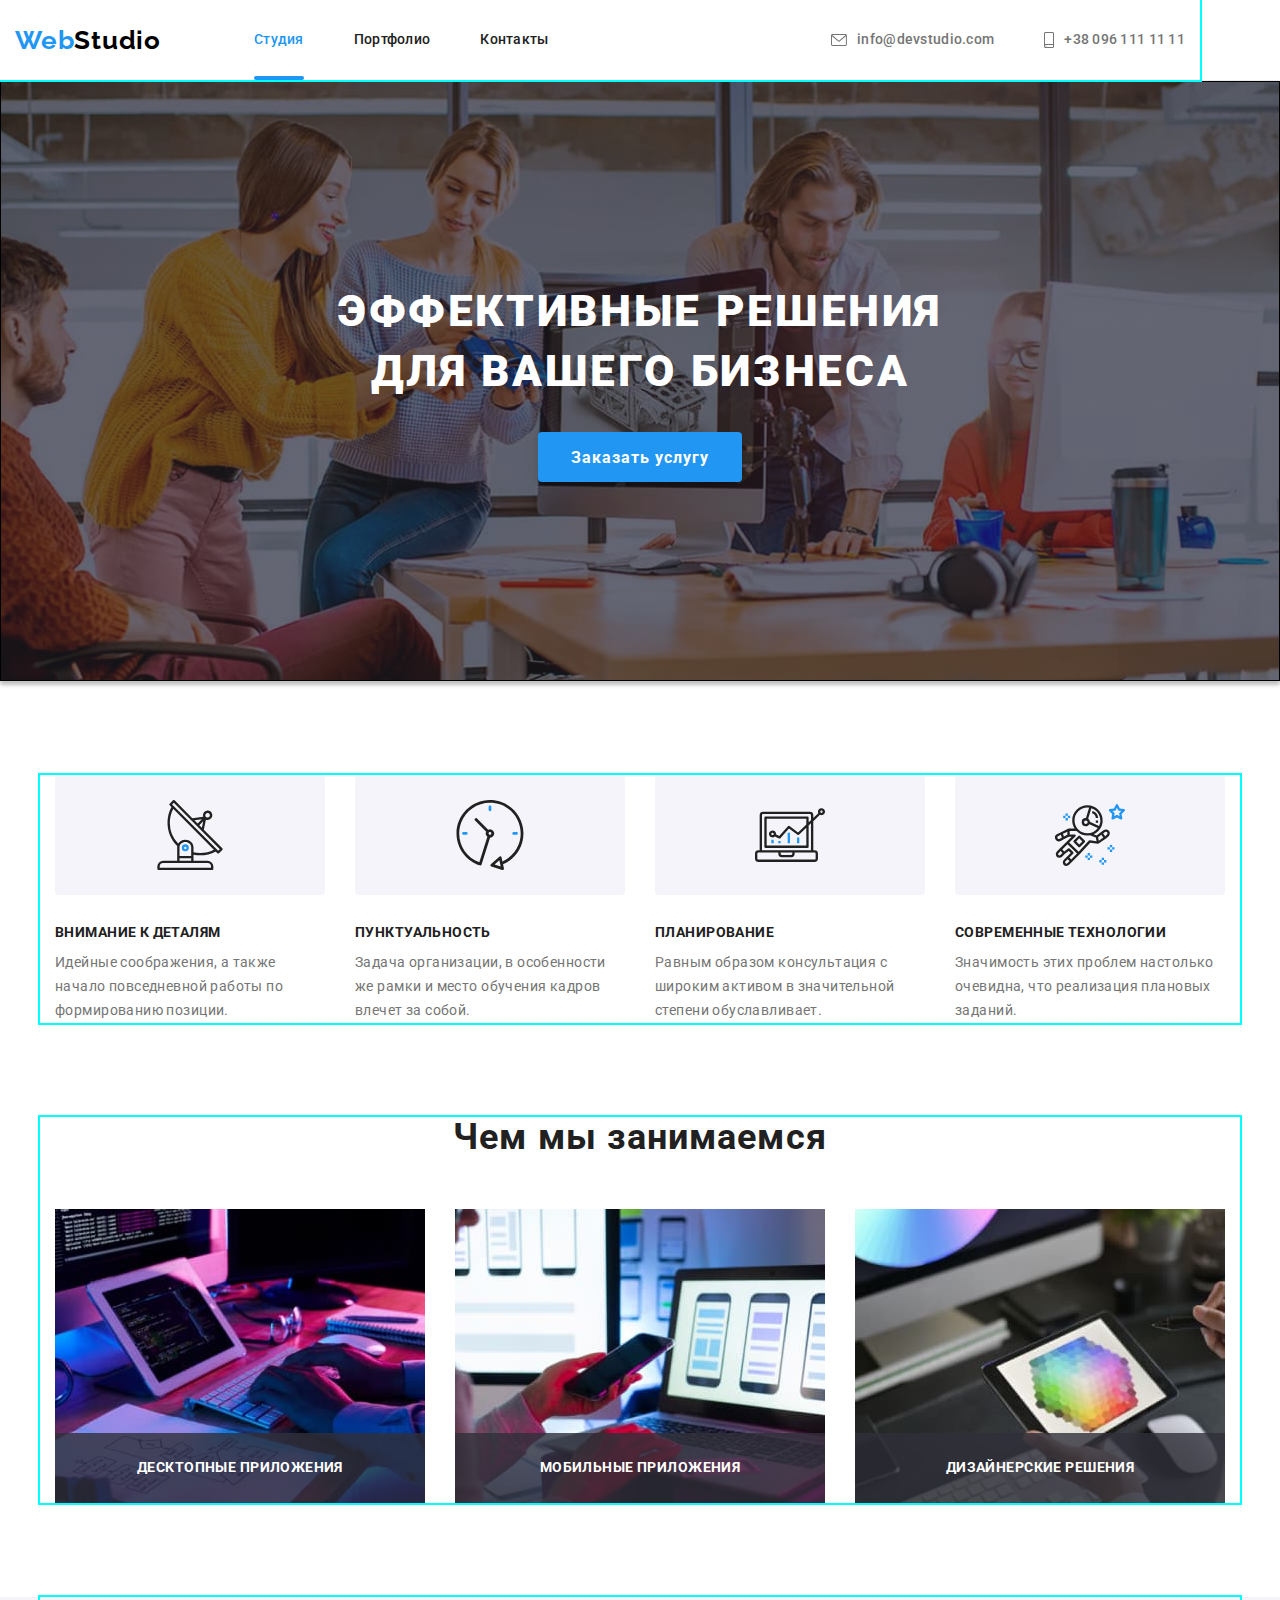
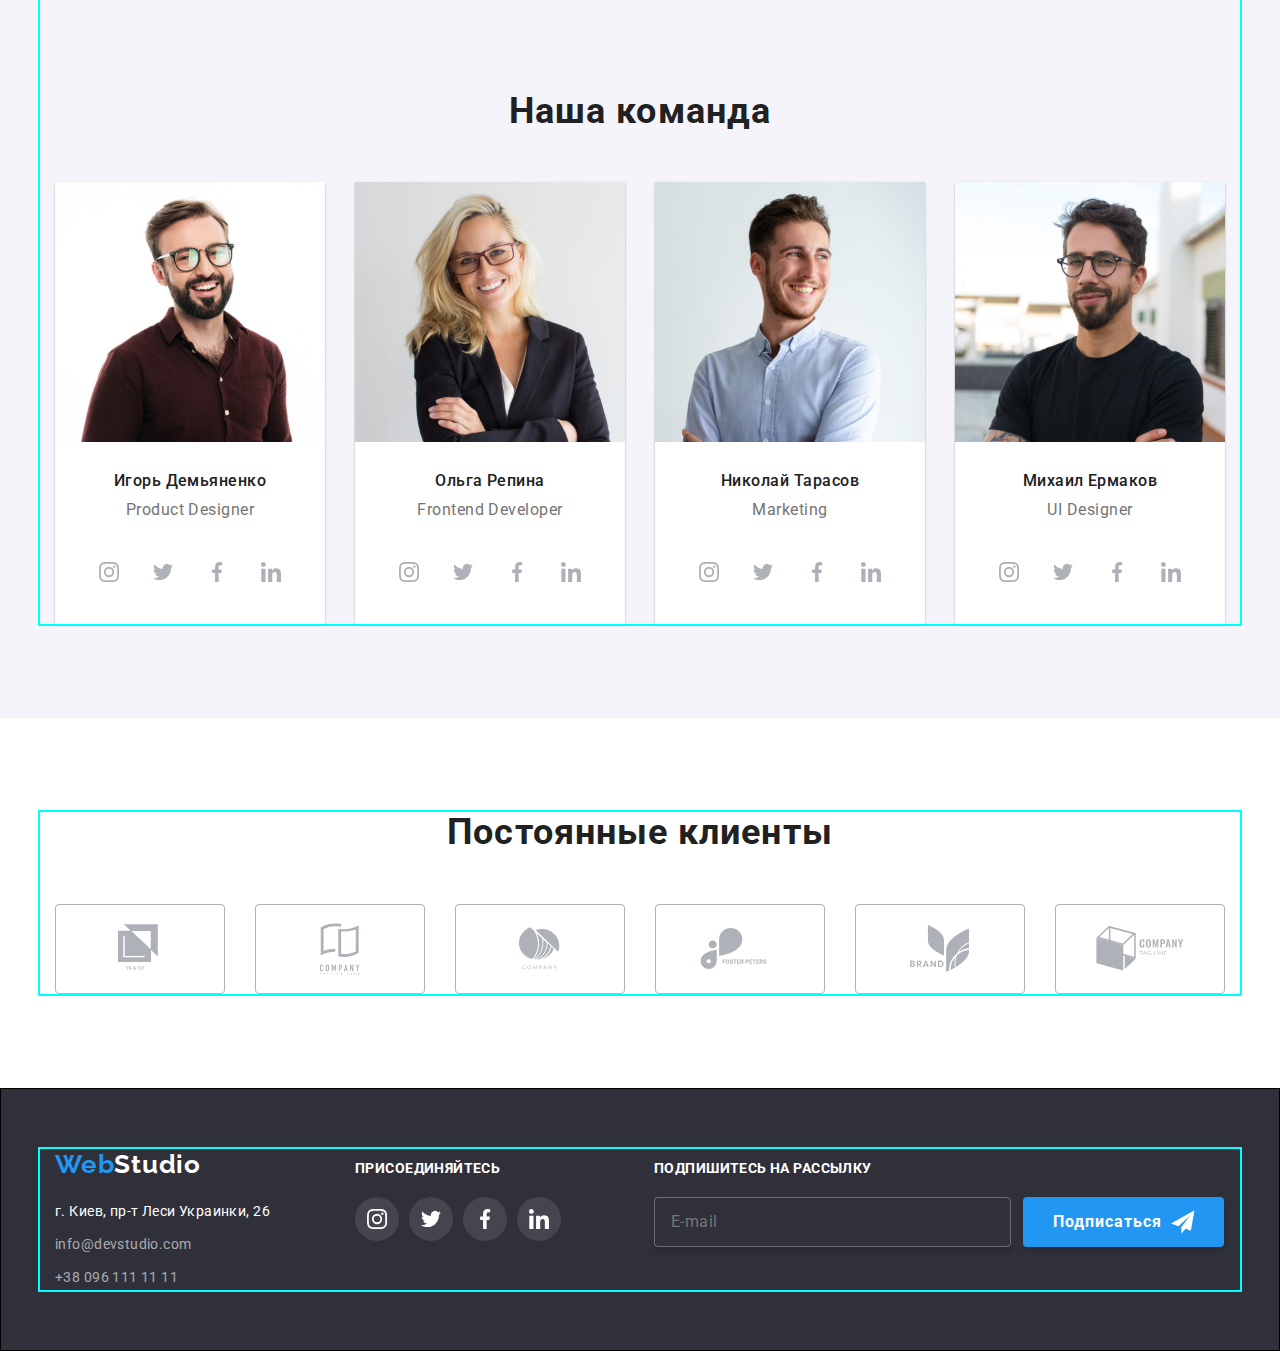
==== index.html @ f3b3c357 "current changes in footer (BEM)" ====
<!DOCTYPE html>
<html lang="ru">
  <head>
    <meta charset="UTF-8" />
    <meta name="viewport" content="width=device-width, initial-scale=1.0" />
    <link rel="preconnect" href="https://fonts.gstatic.com" />
    <link
      href="https://fonts.googleapis.com/css2?family=Raleway:wght@700&family=Roboto:wght@400;500;700;900&display=swap"
      rel="stylesheet"
    />
    <link
      rel="stylesheet"
      href="https://cdnjs.cloudflare.com/ajax/libs/modern-normalize/1.0.0/modern-normalize.min.css"
    />
    <!-- <link rel="stylesheet" href="./css/main.min.css" /> -->
    <link rel="stylesheet" href="./css/style.css" />
    <title>goit-markup-hw-07</title>
  </head>
  <body>
    <!--ХЕДЕР-->
    <header class="page-header">
      <div class="container page-header__container">
        <nav class="page-header__nav">
          <a class="logo" href="./index.html">
            <span class="logo__web">Web</span
            ><span class="logo__studio">Studio</span>
          </a>

          <ul class="site-nav list">
            <li class="site-nav__item">
              <a
                class="site-nav__link site-nav__link--current"
                href="./index.html"
                >Студия</a
              >
            </li>

            <li class="site-nav__item">
              <a class="site-nav__link" href="./portfolio.html">Портфолио</a>
            </li>
            <li class="site-nav__item">
              <a class="site-nav__link" href="">Контакты</a>
            </li>
          </ul>
        </nav>

        <ul class="contacts-top list">
          <li class="contacts-top__item">
            <a class="contacts-top__link" href="mailto:info@devstudio.com">
              <svg class="contacts-top__icon" width="16" height="12">
                <use href="./images/sprite.svg#icon-envelope"></use></svg
              >info@devstudio.com</a
            >
          </li>
          <li class="contacts-top__item">
            <a class="contacts-top__link" href="tel:+380961111111">
              <svg class="contacts-top__icon" width="10" height="16">
                <use href="./images/sprite.svg#icon-smartphone"></use></svg
              >+38 096 111 11 11</a
            >
          </li>
        </ul>
      </div>
    </header>

    <!--ОСНОВНОЙ КОНТЕЙНЕР-->
    <main>
      <!--hero-->
      <section class="hero">
        <h1 class="hero__title">
          Эффективные решения <br />
          для вашего бизнеса
        </h1>
        <button type="button" class="button hero__button" data-modal-open>
          Заказать услугу
        </button>
      </section>

      <!--features-->
      <section class="section features">
        <h2 class="section__title visually-hidden">Особенности</h2>
        <div class="container">
          <ul class="features__items list">
            <li class="features__item">
              <div class="features__thumb">
                <svg class="features__icon" width="70px" height="70px">
                  <use href="./images/sprite.svg#icon-antenna"></use>
                </svg>
              </div>
              <h3 class="features__title">Внимание к деталям</h3>
              <p class="features__text">
                Идейные соображения, а также начало повседневной работы по
                формированию позиции.
              </p>
            </li>

            <li class="features__item">
              <div class="features__thumb">
                <svg class="features__icon" width="70px" height="70px">
                  <use href="./images/sprite.svg#icon-clock"></use>
                </svg>
              </div>
              <h3 class="features__title">Пунктуальность</h3>
              <p class="features__text">
                Задача организации, в особенности же рамки и место обучения
                кадров влечет за собой.
              </p>
            </li>

            <li class="features__item">
              <div class="features__thumb">
                <svg class="features__icon" width="70px" height="70px">
                  <use href="./images/sprite.svg#icon-diagram"></use>
                </svg>
              </div>
              <h3 class="features__title">Планирование</h3>
              <p class="features__text">
                Равным образом консультация с широким активом в значительной
                степени обуславливает.
              </p>
            </li>

            <li class="features__item">
              <div class="features__thumb">
                <svg class="features__icon" width="70px" height="70px">
                  <use href="./images/sprite.svg#icon-astronaut"></use>
                </svg>
              </div>
              <h3 class="features__title">Современные технологии</h3>
              <p class="features__text">
                Значимость этих проблем настолько очевидна, что реализация
                плановых заданий.
              </p>
            </li>
          </ul>
        </div>
      </section>

      <!--our-works-->
      <section class="section our-works">
        <div class="container">
          <h2 class="section__title">Чем мы занимаемся</h2>
          <ul class="our-works__items list">
            <li class="our-works__item">
              <div class="our-works__overlay">
                <h3 class="our-works__title">Десктопные приложения</h3>
              </div>
              <img
                src="./images/img-1.jpg"
                alt="изображение компютера"
                width="370"
                height="294"
              />
            </li>

            <li class="our-works__item">
              <div class="our-works__overlay">
                <h3 class="our-works__title">Мобильные приложения</h3>
              </div>
              <img
                src="./images/img-2.jpg"
                alt="изображение телефона"
                width="370"
                height="294"
              />
            </li>

            <li class="our-works__item">
              <div class="our-works__overlay">
                <h3 class="our-works__title">Дизайнерские решения</h3>
              </div>
              <img
                src="./images/img-3.jpg"
                alt="изображение планшета"
                width="370"
                height="294"
              />
            </li>
          </ul>
        </div>
      </section>

      <!-- our-team -->
      <section class="section our-team">
        <div class="container">
          <h2 class="section__title our-team__title">Наша команда</h2>
          <ul class="our-team__items list">
            <li class="our-team__item">
              <img
                class="our-team__photo"
                src="./images/ИгорьДемьяненко.jpg"
                alt="Фото Игоря Демьяненко"
                width="270"
                height="260"
              />
              <h3 class="our-team__name">Игорь Демьяненко</h3>
              <p class="our-team__profession">Product Designer</p>

              <div class="our-team__socials-container">
                <ul class="socials-net list">
                  <li class="socials-net__item">
                    <a
                      class="socials-net__link socials-net__link--gray"
                      href="#"
                    >
                      <svg width="20" height="20">
                        <use href="./images/sprite.svg#icon-instagram"></use>
                      </svg>
                    </a>
                  </li>
                  <li class="socials-net__item">
                    <a
                      class="socials-net__link socials-net__link--gray"
                      href="#"
                    >
                      <svg width="20" height="20">
                        <use href="./images/sprite.svg#icon-twitter"></use>
                      </svg>
                    </a>
                  </li>
                  <li class="socials-net__item">
                    <a
                      class="socials-net__link socials-net__link--gray"
                      href="#"
                    >
                      <svg width="20" height="20">
                        <use href="./images/sprite.svg#icon-facebook"></use>
                      </svg>
                    </a>
                  </li>
                  <li class="socials-net__item">
                    <a
                      class="socials-net__link socials-net__link--gray"
                      href="#"
                    >
                      <svg width="20" height="20">
                        <use href="./images/sprite.svg#icon-linkedin"></use>
                      </svg>
                    </a>
                  </li>
                </ul>
              </div>
            </li>

            <li class="our-team__item">
              <img
                class="our-team__photo"
                src="./images/ОльгаРепина.jpg"
                alt="Фото Ольги Репиной"
                width="270"
                height="260"
              />
              <h3 class="our-team__name">Ольга Репина</h3>
              <p class="our-team__profession">Frontend Developer</p>
              <div class="our-team__socials-container">
                <ul class="socials-net list">
                  <li class="socials-net__item">
                    <a
                      class="socials-net__link socials-net__link--gray"
                      href="#"
                    >
                      <svg width="20" height="20">
                        <use href="./images/sprite.svg#icon-instagram"></use>
                      </svg>
                    </a>
                  </li>
                  <li class="socials-net__item">
                    <a
                      class="socials-net__link socials-net__link--gray"
                      href="#"
                    >
                      <svg width="20" height="20">
                        <use href="./images/sprite.svg#icon-twitter"></use>
                      </svg>
                    </a>
                  </li>
                  <li class="socials-net__item">
                    <a
                      class="socials-net__link socials-net__link--gray"
                      href="#"
                    >
                      <svg width="20" height="20">
                        <use href="./images/sprite.svg#icon-facebook"></use>
                      </svg>
                    </a>
                  </li>
                  <li class="socials-net__item">
                    <a
                      class="socials-net__link socials-net__link--gray"
                      href="#"
                    >
                      <svg width="20" height="20">
                        <use href="./images/sprite.svg#icon-linkedin"></use>
                      </svg>
                    </a>
                  </li>
                </ul>
              </div>
            </li>

            <li class="our-team__item">
              <img
                class="our-team__photo"
                src="./images/НиколайТарасов.jpg"
                alt="Фото Николая Тарасова"
                width="270"
                height="260"
              />
              <h3 class="our-team__name">Николай Тарасов</h3>
              <p class="our-team__profession">Marketing</p>
              <div class="our-team__socials-container">
                <ul class="socials-net list">
                  <li class="socials-net__item">
                    <a
                      class="socials-net__link socials-net__link--gray"
                      href="#"
                    >
                      <svg width="20" height="20">
                        <use href="./images/sprite.svg#icon-instagram"></use>
                      </svg>
                    </a>
                  </li>
                  <li class="socials-net__item">
                    <a
                      class="socials-net__link socials-net__link--gray"
                      href="#"
                    >
                      <svg width="20" height="20">
                        <use href="./images/sprite.svg#icon-twitter"></use>
                      </svg>
                    </a>
                  </li>
                  <li class="socials-net__item">
                    <a
                      class="socials-net__link socials-net__link--gray"
                      href="#"
                    >
                      <svg width="20" height="20">
                        <use href="./images/sprite.svg#icon-facebook"></use>
                      </svg>
                    </a>
                  </li>
                  <li class="socials-net__item">
                    <a
                      class="socials-net__link socials-net__link--gray"
                      href="#"
                    >
                      <svg width="20" height="20">
                        <use href="./images/sprite.svg#icon-linkedin"></use>
                      </svg>
                    </a>
                  </li>
                </ul>
              </div>
            </li>

            <li class="our-team__item">
              <img
                class="our-team__photo"
                src="./images/МихаилЕрмаков.jpg"
                alt="Фото Михаила Ермакова"
                width="270"
                height="260"
              />
              <h3 class="our-team__name">Михаил Ермаков</h3>
              <p class="our-team__profession">UI Designer</p>
              <div class="our-team__socials-container">
                <ul class="socials-net list">
                  <li class="socials-net__item">
                    <a
                      class="socials-net__link socials-net__link--gray"
                      href="#"
                    >
                      <svg width="20" height="20">
                        <use href="./images/sprite.svg#icon-instagram"></use>
                      </svg>
                    </a>
                  </li>
                  <li class="socials-net__item">
                    <a
                      class="socials-net__link socials-net__link--gray"
                      href="#"
                    >
                      <svg width="20" height="20">
                        <use href="./images/sprite.svg#icon-twitter"></use>
                      </svg>
                    </a>
                  </li>
                  <li class="socials-net__item">
                    <a
                      class="socials-net__link socials-net__link--gray"
                      href="#"
                    >
                      <svg width="20" height="20">
                        <use href="./images/sprite.svg#icon-facebook"></use>
                      </svg>
                    </a>
                  </li>
                  <li class="socials-net__item">
                    <a
                      class="socials-net__link socials-net__link--gray"
                      href="#"
                    >
                      <svg width="20" height="20">
                        <use href="./images/sprite.svg#icon-linkedin"></use>
                      </svg>
                    </a>
                  </li>
                </ul>
              </div>
            </li>
          </ul>
        </div>
      </section>

      <!--regular-clients-->
      <section class="section clients">
        <div class="container">
          <h2 class="section__title">Постоянные клиенты</h2>
          <ul class="clients__items list">
            <li class="clients__item">
              <a class="clients__link" href="#">
                <svg width="44" height="49">
                  <use href="./images/sprite.svg#icon-yaco"></use>
                </svg>
              </a>
            </li>
            <li class="clients__item">
              <a class="clients__link" href="#">
                <svg width="40" height="52">
                  <use href="./images/sprite.svg#icon-taglinehere"></use>
                </svg>
              </a>
            </li>
            <li class="clients__item">
              <a class="clients__link" href="#">
                <svg width="41" height="43">
                  <use href="./images/sprite.svg#icon-company"></use>
                </svg>
              </a>
            </li>
            <li class="clients__item">
              <a class="clients__link" href="#">
                <svg width="80" height="42">
                  <use href="./images/sprite.svg#icon-foster-peters"></use>
                </svg>
              </a>
            </li>
            <li class="clients__item">
              <a class="clients__link" href="#">
                <svg width="59" height="47">
                  <use href="./images/sprite.svg#icon-brand"></use>
                </svg>
              </a>
            </li>
            <li class="clients__item">
              <a class="clients__link" href="#">
                <svg width="88" height="45">
                  <use href="./images/sprite.svg#icon-tag-line"></use>
                </svg>
              </a>
            </li>
          </ul>
        </div>
      </section>
    </main>

    <!--подвал или footer-->
    <footer class="page-footer">
      <div class="container page-footer__container">
        <div class="page-footer__info">
          <a class="logo page-footer__logo" href="./index.html">
            <span class="logo__web">Web</span
            ><span class="logo__studio logo__studio--white">Studio</span>
          </a>
          <address>
            <ul class="contacts-bottom__items list">
              <li class="contacts-bottom__item contacts-bottom__location">
                г. Киев, пр-т Леси Украинки, 26
              </li>

              <li class="contacts-bottom__item">
                <a
                  class="contacts-bottom__link"
                  href="mailto:info@devstudio.com"
                  >info@devstudio.com
                </a>
              </li>

              <li class="contacts-bottom__item">
                <a class="contacts-bottom__link" href="tel:+380961111111"
                  >+38 096 111 11 11</a
                >
              </li>
            </ul>
          </address>
        </div>
        <div class="socials">
          <h3 class="title">присоединяйтесь</h3>
          <ul class="socials-net list">
            <li class="socials-net__item">
              <a class="socials-net__link socials-net__link--white" href="#">
                <svg width="20" height="20">
                  <use href="./images/sprite.svg#icon-instagram"></use>
                </svg>
              </a>
            </li>
            <li class="socials-net__item">
              <a class="socials-net__link socials-net__link--white" href="#">
                <svg width="20" height="20">
                  <use href="./images/sprite.svg#icon-twitter"></use>
                </svg>
              </a>
            </li>
            <li class="socials-net__item">
              <a class="socials-net__link socials-net__link--white" href="#">
                <svg width="20" height="20">
                  <use href="./images/sprite.svg#icon-facebook"></use>
                </svg>
              </a>
            </li>
            <li class="socials-net__item">
              <a class="socials-net__link socials-net__link--white" href="#">
                <svg width="20" height="20">
                  <use href="./images/sprite.svg#icon-linkedin"></use>
                </svg>
              </a>
            </li>
          </ul>
        </div>
        <div class="subscription">
          <p>Подпишитесь на рассылку</p>
          <form class="form">
            <label for="subscription" class="visually-hidden">
              Електронная почта
            </label>
            <input
              type="email"
              name="subscription"
              id="subscription"
              placeholder="E-mail"
            />
            <button
              class="button-subscription subscription__button-subscription"
              type="submit"
            >
              Подписаться
              <svg width="24" height="24">
                <use href="./images/sprite.svg#icon-telegram-icon-send-1"></use>
              </svg>
            </button>
          </form>
        </div>
      </div>
    </footer>
    <div class="backdrop is-hidden" data-modal>
      <div class="modal">
        <button class="modal-close" type="button" data-modal-close>
          <svg width="11" height="11">
            <use href="./images/sprite.svg#icon-Vector"></use>
          </svg>
        </button>
        <span class="title-modal">Оставьте свои данные, мы вам перезвоним</span>
        <form class="form-modal">
          <div class="modal-form">
            <label for="name" class="input-files">
              <span class="title-name">Имя</span>
              <input name="name" type="text" id="name" />
              <svg width="18" height="18">
                <use href="./images/sprite.svg#icon-person-black"></use>
              </svg>
            </label>
            <label for="tel" class="input-files">
              <span class="title-name">Телефон</span>
              <input name="tel" type="tel" id="tel" />
              <svg width="18" height="18">
                <use href="./images/sprite.svg#icon-phone-black"></use>
              </svg>
            </label>
            <label for="email" class="input-files">
              <span class="title-name">Почта</span>
              <input name="email" type="email" id="email" />
              <svg width="18" height="18">
                <use href="./images/sprite.svg#icon-email-black"></use>
              </svg>
            </label>
            <label class="input-files">
              <span class="title-name">Комментарий</span>
              <textarea name="comment" placeholder="Введите текст"></textarea>
            </label>
          </div>
          <!-- ЧЕКБОКС -->
          <label class="check">
            <input
              class="visually-hidden"
              name="checkbox"
              type="checkbox"
              value="consent"
            />
            <span class="svg-check">
              <svg width="16" height="15">
                <use href="./images/sprite.svg#icon-check"></use>
              </svg>
            </span>
            <span class="text"
              >Соглашаюсь с рассылкой и принимаю<a href="">Условия договора</a>
            </span>
          </label>
          <button class="button-submit modal__button-submit" type="submit">
            Отправить
          </button>
        </form>
      </div>
    </div>
    <script src="./js/modal.js"></script>
    <!-- <script src="./js/form.js"></script> -->
  </body>
</html>
---- css/main.min.css ----
/* No CSS *//*# sourceMappingURL=main.min.css.map */
---- css/style.css ----
:root {
  --body-color: #ffffff;
  --hero-text-color: #757575;
  --title-text-color: #212121;
  --accent-color: #2196f3;
  --text-logo-color: #000000;
  --button-hero-color-hover: #188ce8;
  --footer-link-color: rgba(255, 255, 255, 0.6);
  --team-back-color: #f5f4fa;
  --bg-footer-color: #2f303a;
  --bg-hero-color: #c4c4c4;
  --hero-overlay-color: rgba(47, 48, 58, 0.4);
  --cliennt-color: #afb1b8;
  --border-color-header: #ececec;
  --modal-bg-color-overlay: rgba(0, 0, 0, 0.2);
  --modal-vector-close-color: #000000;
  --overlay-section-work-color: rgba(47, 48, 58, 0.8);
  --time-distribution-function: cubic-bezier(0.4, 0, 0.2, 1);
  --transition-time: 250ms;
  --background-product-thumb-color: rgba(33, 150, 243, 0.9);
  --form-visually-hidden-placeholder-color: rgba(255, 255, 255, 0.6);
  --form-input-border-solid-color: rgba(255, 255, 255, 0.3);
  --accent-color-trasparent: #2196f3e6;
  --button-box-shadow-color: rgba(0, 0, 0, 0.15);
  --hero-box-shadow-color: rgba(0, 0, 0, 0.25);
  --link-footer: rgba(255, 255, 255, 0.6);
  --color-testing: #941223;
}
/* ///////////////////////////////////////////////////// */
/* -----global attributes------- */
html {
  box-sizing: border-box;
}
body {
  background-color: var(--body-color);
  color: var(--hero-text-color);
  font-family: 'Roboto', sans-serif;
  margin: 0;
}
a {
  text-decoration: none;
  color: inherit;
  display: block;
}
address {
  color: inherit;
  font-style: normal;
}
img {
  display: block;
  max-width: 100%;
  height: auto;
}
/* ///////////////////////////////////////////////////// */
/* общая стилизация кнопок */
/* .button-submit {
  margin: 0px;
  display: inline-flex;
  justify-content: center;
} */

/* ///////////////////////////////////////////////////// */

/* ...........Button........... */

.hero__button {
  padding-right: 32px;
  padding-left: 32px;
}

.modal__button-submit {
  padding-right: 55px;
  padding-left: 56px;
}

.subscription__button-subscription {
  padding-right: 28px;
  padding-left: 29px;
}

.button,
.button-subscription,
.button-modal,
.button-submit {
  display: inline-block;

  min-width: 200px;
  max-height: 50px;
  padding-top: 10px;
  padding-bottom: 10px;

  background-color: var(--accent-color);
  box-shadow: 0px 4px 4px var(--button-box-shadow-color);
  border-radius: 4px;
  color: var(--body-color);

  font-weight: 700;
  font-size: 16px;
  line-height: 1.9;

  align-items: center;
  text-align: center;
  letter-spacing: 0.06em;

  border: 1px solid transparent;
  transition: var(--transition-time) var(--time-distribution-function),
    background-color var(--transition-time) var(--time-distribution-function);
}

.button:hover,
.button:focus,
.button-subscription:hover,
.button-subscription:focus,
.button-modal:hover,
.button-modal:focus,
.button-submit:hover,
.button-submit:focus {
  background-color: var(--team-back-color);
  color: var(--title-text-color);
  cursor: pointer;
}

/* ///////////////////////////////////////////////////// */

/* ..........Section.......... */

.section {
  padding-bottom: 94px;
}

.section__title {
  color: var(--title-text-color);
  font-weight: 700;
  font-size: 36px;
  line-height: 1.16;
  text-align: center;
  letter-spacing: 0.03em;

  margin-top: 0px;
  margin-bottom: 50px;
}

/* ///////////////////////////////////////////////////// */

/* socials-net */

.socials-net {
  display: flex;
}

.socials-net__item:not(:last-child) {
  margin-right: 10px;
}

.socials-net__link {
  display: flex;
  justify-content: center;
  align-items: center;
  width: 44px;
  height: 44px;
  border-radius: 50%;

  transition: var(--transition-time) var(--time-distribution-function);
}

.socials-net__link--gray {
  fill: var(--cliennt-color);
}

.socials-net__link--white {
  fill: var(--body-color);
  background: rgba(255, 255, 255, 0.1);
}

.socials-net__link:hover,
.socials-net__link:focus {
  fill: var(--body-color);
  background-color: var(--accent-color);
}

/* ///////////////////////////////////////////////////// */

/* .....утилиты....... */

.list {
  list-style-type: none;
  padding: 0px;
  margin: 0px;
}

.container {
  width: 1200px;
  margin-left: auto;
  margin-right: auto;
  padding-left: 15px;
  padding-right: 15px;
  outline: 2px solid aqua;
}

.visually-hidden {
  position: absolute;
  width: 1px;
  height: 1px;
  margin: -1px;
  border: 0;
  padding: 0;
  clip: rect(0 0 0 0);
  overflow: hidden;
}

/* ///////////////////////////////////////////////////// */

/* page-header */

.page-header {
  background-color: var(--body-color);
  border-bottom: 1px solid var(--border-color-header);
}

.page-header__container {
  display: inline-flex;
  justify-content: space-between;
}

.page-header__nav {
  display: flex;
  align-items: center;
  /* justify-content: space-between; */
}

/* ///////////////////////////////////////////////////// */

/* ......logo...... */

.logo {
  /* display: flex; */
  font-family: 'Raleway', sans-serif;
  font-weight: 700;
  font-size: 26px;
  line-height: 1.19;
  text-decoration: none;
  letter-spacing: 0.03em;
}

.logo__web {
  color: var(--accent-color);
}

.logo__studio {
  color: var(--text-logo-color);
}

.logo__studio--white {
  color: var(--body-color);
}

.page-footer__logo {
  margin-bottom: 20px;
}

/* ///////////////////////////////////////////////////// */

/* site-nav */

.site-nav {
  display: flex;
  margin-left: 93px;
}

.site-nav__item {
  margin-right: 50px;
}

.site-nav__item:last-child {
  margin-right: 0px;
}

/* В главной навигации, при помощи псевдоэлемента,
 сделано подчёркивание текущей ссылки */

.site-nav__link {
  position: relative;
  display: block;
  padding-top: 32px;
  padding-bottom: 32px;

  color: var(--title-text-color);
  font-weight: 500;
  font-size: 14px;
  line-height: 1.14;
  letter-spacing: 0.02em;

  transition: color var(--transition-time) var(--time-distribution-function);
}

.site-nav__link::after {
  content: '';
  position: absolute;
  display: block;
  opacity: 0;

  bottom: 0;

  width: 100%;
  height: 4px;
  border-radius: 2px;

  background-color: var(--accent-color);

  transition: opacity var(--transition-time) var(--time-distribution-function);
}

.site-nav__link:hover::after,
.site-nav__link:focus::after {
  opacity: 1;
}

.site-nav__link--current::after {
  opacity: 1;
}

.site-nav__link:hover,
.site-nav__link:focus {
  color: var(--accent-color);
}

.site-nav__link--current {
  color: var(--accent-color);
}

/* ///////////////////////////////////////////////////// */

/* contacts-top */

.contacts-top {
  display: flex;
}

.contacts-top__item:not(:last-child) {
  margin-right: 50px;
}

.contacts-top__link {
  display: flex;
  align-items: center;
  padding-top: 32px;
  padding-bottom: 32px;

  color: var(--hero-text-color);
  font-weight: 500;
  font-size: 14px;
  line-height: 1.14;
  letter-spacing: 0.02em;

  transition: var(--transition-time) var(--time-distribution-function);
}

.contacts-top__link:hover,
.contacts-top__link:focus {
  color: var(--accent-color);
}

.contacts-top__icon {
  margin-right: 10px;
  fill: currentColor;
}

/* ///////////////////////////////////////////////////// */

/* hero */

.hero {
  padding-top: 200px;
  max-width: 1600px;
  height: 600px;
  margin-left: auto;
  margin-right: auto;

  background-color: var(--bg-hero-color);
  background-image: linear-gradient(
      var(--hero-overlay-color),
      var(--hero-overlay-color)
    ),
    url(../images/hero.jpg);
  background-size: cover;
  background-repeat: no-repeat;
  background-position: center;

  border: 1px solid #000000;
  box-sizing: border-box;
  box-shadow: 0px 4px 4px var(--hero-box-shadow-color);

  text-align: center;
}

.hero__title {
  margin-top: 0px;
  margin-bottom: 30px;
  margin-left: auto;
  margin-right: auto;

  color: var(--body-color);
  font-weight: 900;
  font-size: 44px;
  line-height: 1.36;

  letter-spacing: 0.06em;
  text-transform: uppercase;
}

/* ///////////////////////////////////////////////////// */

/* features*/

.features {
  padding-top: 94px;
}

.features__items {
  display: flex;
}

.features__item {
  width: 270px;
}

.features__item:not(:last-child) {
  margin-right: 30px;
}

.features__thumb {
  margin-top: 0px;
  margin-bottom: 30px;
  height: 120px;
  width: 270px;
  border-radius: 4px;
  background-color: var(--team-back-color);
}

.features__icon {
  margin: 25px 100px;
}

.features__title {
  margin-top: 0px;
  margin-bottom: 10px;

  color: var(--title-text-color);
  font-weight: 700;
  font-size: 14px;
  line-height: 1.14;
  letter-spacing: 0.03em;
  text-transform: uppercase;
}

.features__text {
  margin-top: 0px;
  margin-bottom: 0px;
  font-weight: 400;
  font-size: 14px;
  line-height: 1.71;
  letter-spacing: 0.03em;
}

/* ///////////////////////////////////////////////////// */

/* our-works */

/* В секции Чем мы занимаемся текст
 спозиционирован поверх изображения */

.our-works {
  padding-top: 0px;
}

.our-works__items {
  position: relative;
  display: flex;
}

.our-works__item:not(:last-child) {
  margin-right: 30px;
}

.our-works__overlay {
  position: absolute;
  display: flex;
  justify-content: center;
  align-items: center;
  bottom: 0px;
  width: 370px;
  height: 70px;

  background-color: var(--overlay-section-work-color);
}

.our-works__title {
  font-weight: 700;
  font-size: 14px;
  line-height: 1.14;
  text-align: center;
  letter-spacing: 0.03em;
  text-transform: uppercase;
  color: var(--body-color);
  margin: 0;
}

/* ///////////////////////////////////////////////////// */

/* our-team */

.our-team {
  background-color: var(--team-back-color);
}

.our-team__title {
  padding-top: 94px;
}

.our-team__items {
  display: flex;
}

.our-team__item:not(:last-child) {
  margin-right: 30px;
}

.our-team__item {
  box-shadow: 0px 1px 3px rgba(0, 0, 0, 0.12), 0px 1px 1px rgba(0, 0, 0, 0.14),
    0px 2px 1px rgba(0, 0, 0, 0.2);
  border-radius: 0px 0px 4px 4p;
  background-color: var(--body-color);
}

.our-team__photo {
  margin-bottom: 30px;
}

.our-team__name {
  color: var(--title-text-color);
  font-weight: 500;
  font-size: 16px;
  line-height: 1.18;
  text-align: center;
  letter-spacing: 0.03em;

  margin-top: 0px;
  margin-bottom: 10px;
}

.our-team__profession {
  font-weight: 400;
  font-size: 16px;
  line-height: 1.18;
  text-align: center;
  letter-spacing: 0.03em;

  margin-top: 0px;
  margin-bottom: 30px;
}

.our-team__socials-container {
  display: flex;
  justify-content: center;
  margin-bottom: 30px;
}

/* ///////////////////////////////////////////////////// */

/* regular-clients */

.clients {
  padding-top: 94px;
}

.clients__items {
  display: flex;
}

.clients__item {
  display: flex;
  width: calc((100% - 150px) / 6);
}

.clients__item:not(:last-child) {
  margin-right: 30px;
}

.clients__link {
  fill: var(--cliennt-color);
  border: 1px solid #afb1b8;

  box-sizing: border-box;

  border-radius: 4px;
  width: 100%;
  height: 90px;
  margin: 0px;

  display: flex;
  justify-content: center;
  align-items: center;

  transition: var(--transition-time) var(--time-distribution-function);
}

.clients__link:hover,
.clients__link:focus {
  fill: var(--accent-color);
  border: 1px solid var(--accent-color);
}

/* ///////////////////////////////////////////////////// */

/* footer */

.page-footer {
  padding-top: 60px;
  padding-bottom: 60px;

  background-color: var(--bg-footer-color);
  border: 1px solid #000000;
  box-sizing: border-box;
  box-shadow: 0px 4px 4px var(--hero-box-shadow-color);
}
.page-footer__container {
  display: flex;
  align-items: baseline;
}
.page-footer__info {
  margin: 0px;
  width: 230px;

  /* outline: 1px solid red; */
}

.subscription {
  width: 570px;
  margin-left: 93px;

  /* outline: 1px solid red; */
}
/* адресс */
.contacts-bottom__items {
  display: block;
}
.contacts-bottom__item:not(:last-child) {
  margin-bottom: 9px;
}
.contacts-bottom__location {
  color: var(--body-color);
  font-weight: 400;
  font-size: 14px;
  line-height: 1.71;
  letter-spacing: 0.03em;
}
.contacts-bottom__link {
  font-weight: 400;
  font-size: 14px;
  line-height: 1.71;
  letter-spacing: 0.03em;
  color: rgba(255, 255, 255, 0.6);

  transition: var(--transition-time) var(--time-distribution-function);
}

.contacts-bottom__link:focus,
.contacts-bottom__link:hover {
  color: var(--accent-color);
}

/* location
.location {
  margin-bottom: 9px;
  padding: 0px;
}
.location__webstudio {
  color: var(--body-color);
  font-weight: 400;
  font-size: 14px;
  line-height: 1.71;
  letter-spacing: 0.03em;
}

.contacts-bottom__link {
  font-weight: 400;
  font-size: 14px;
  line-height: 1.71;
  letter-spacing: 0.03em;
  color: var(--link-footer);

  transition: var(--transition-time) var(--time-distribution-function);
}

.contacts-bottom {
  padding: 0px;
}
.contacts-bottom__item:not(:last-child) {
  margin-bottom: 9px;
}

.contacts-bottom__link:focus,
.contacts-bottom__link:hover {
  color: var(--accent-color);
} */

/* соц-сети */
.page-footer .socials {
  margin-left: 70px;
  width: 206px;
  height: 80px;

  /* outline: 1px solid red; */
}

.socials .title {
  font-style: normal;
  font-weight: 700;
  font-size: 14px;
  line-height: 1.14;
  letter-spacing: 0.03em;
  text-transform: uppercase;

  color: var(--body-color);

  margin-top: 0px;
  margin-bottom: 20px;
}

/* subscription- форма подписки на рассылку в футере*/

.subscription p {
  margin-top: 0px;
  margin-bottom: 20px;

  font-weight: 700;
  font-size: 14px;
  line-height: 1.14;
  letter-spacing: 0.03em;
  text-transform: uppercase;

  color: var(--body-color);
}

.subscription .form {
  display: flex;
}
.subscription .form input {
  width: 358px;
  height: 50px;
  margin-right: 12px;
  padding: 15px 16px;

  font-weight: 400;
  font-size: 16px;
  line-height: 1.25;

  letter-spacing: 0.03em;
  color: var(--form-visually-hidden-placeholder-color);
  border: 1px solid var(--form-input-border-solid-color);
  box-sizing: border-box;
  border-radius: 4px;
  box-shadow: 0px 4px 4px rgba(0, 0, 0, 0.15);

  background-color: transparent;
  transition: var(--transition-time) var(--time-distribution-function);
}

.page-footer .subscription input:hover,
.page-footer .subscription input:focus {
  color: var(--body-color);
  border: 1px solid var(--accent-color);
}

.page-footer .button-subscription {
  display: flex;
  align-items: center;

  padding-right: 28px;
  padding-left: 29px;
}

.page-footer .button-subscription svg {
  fill: currentColor;
  margin-left: 10px;
}

/*---------- finish------------ */

/* ---------СТИЛИ ПОРТФОЛИО-------------- */
/* .........фильтры или радио кнопки....... */

.filtres {
  color: var(--title-text-color);
  background-color: var(--team-back-color);

  font-weight: 500;
  font-size: 16px;
  line-height: 1.62;
  letter-spacing: 0.03em;

  border-radius: 4px;
  padding: 6px 22px;
  display: inline-block;
  border: 1px solid transparent;

  align-items: center;
  text-align: center;

  min-width: 73px;
  transition: var(--transition-time) var(--time-distribution-function);
}

.content-selector .items + .items {
  margin-left: 8px;
}

/* ........контент портфолио....... */

.portfolio {
  margin: 0px;
  padding-top: 94px;
  padding-bottom: 0px;
}

.content-selector {
  display: flex;
  align-items: center;
  justify-content: center;

  margin-bottom: 50px;
  min-width: 611px;
}

.content-selector .filtres:hover,
.content-selector .filtres:focus,
.content-selector .filtres:active {
  color: var(--body-color);
  background-color: var(--accent-color);
  cursor: pointer;
}

.portfolio .section-title {
  margin-top: 0px;
  margin-bottom: 4px;

  font-weight: 700;
  font-size: 18px;
  line-height: 2;

  letter-spacing: 0.06em;

  color: var(--title-text-color);
}

.portfolio .paragraph {
  margin-top: 0px;
  margin-bottom: 0px;

  font-weight: 400;
  font-size: 16px;
  line-height: 1.87;

  letter-spacing: 0.03em;
}

.portfolio .content {
  display: flex;
  flex-wrap: wrap;
  justify-content: space-between;
}

.portfolio .item {
  width: 370px;

  margin-bottom: 30px;
  margin-right: 30px;
}
/* .content .item:not(:nth-child(3n)) {
  margin-right: 30px;
} */

.content .item:nth-child(3n) {
  margin-right: 0px;
}

.content .item:nth-last-child(-n + 3) {
  margin-bottom: 94px;
}
.content .item:hover,
.content .item:focus {
  cursor: pointer;
  box-shadow: 0px 1px 1px rgba(0, 0, 0, 0.12), 0px 4px 4px rgba(0, 0, 0, 0.06),
    1px 4px 6px rgba(0, 0, 0, 0.16);
}

/*  синий оверлей с текстом в секции Портфолио */
.item .product {
  position: relative;
  overflow: hidden;
}

.product .overlay {
  content: '';
  position: absolute;
  display: inline-block;

  width: 100%;
  height: 100%;
  bottom: 0;

  background-color: var(--background-product-thumb-color);

  transform: translateY(+100%);
  transition: transform var(--transition-time) var(--time-distribution-function);
}

.content .item:hover .overlay,
.content .item:focus.overlay {
  transform: translateY(0);
}

.product .overlay p {
  font-weight: 400;
  font-size: 18px;
  line-height: 1.56;
  letter-spacing: 0.03em;

  margin: 63px 24px;
  color: var(--body-color);

  transition: transform var(--transition-time) var(--time-distribution-function);
}

/* ......альтернатива-1........ */
/* .content .item:not(:nth-child(3n)) {
  margin-right: 30px;
}
.content .item:not(:nth-last-child(-n + 3)) {
  margin-bottom: 30px;
} */
/* ......альтернатива-2...... */
/* .content .item + .item {
  margin-left: 30px;
}
.content .item:nth-child(3n + 1) {
  margin-left: 0px;
}
.content .item:nth-last-child(-n + 3) {
  margin-bottom: 94px;
} */
/* .content .item:not(:nth-last-child(-n + 3)) {
  margin-bottom: 30px;
} */

.content .card {
  background-color: var(--body-color);
  border-right: 1px solid #eeeeee;
  border-bottom: 1px solid #eeeeee;
  border-left: 1px solid #eeeeee;
  box-sizing: border-box;

  width: 370px;

  padding-left: 24px;
  padding-right: 24px;
  padding-top: 20px;
  padding-bottom: 20px;
}
/* Модальное окно */
.backdrop {
  position: fixed;
  z-index: 1;
  top: 0;
  left: 0;
  width: 100%;
  height: 100%;

  background-color: var(--modal-bg-color-overlay);
  opacity: 1;
  transition: opacity var(--transition-time) var(--time-distribution-function);
}

.backdrop.is-hidden {
  opacity: 0;
  pointer-events: none;
}
/* opacity- анемируемое свойство */

.modal {
  position: absolute;
  top: 50%;
  left: 50%;
  transform: translate(-50%, -50%) scale(1);

  width: 528px;
  height: 581px;

  margin: 0px;
  padding: 40px;

  background-color: var(--body-color);
  box-shadow: 0px 1px 3px rgba(0, 0, 0, 0.12), 0px 1px 1px rgba(0, 0, 0, 0.14),
    0px 2px 1px rgba(0, 0, 0, 0.2);
  border-radius: 4px;

  opacity: 1;
  transition: transform var(--transition-time) var(--time-distribution-function);
}

/* transform: translate - анемируемое свойство */

.modal .modal-close {
  position: absolute;
  display: flex;

  justify-content: center;
  align-items: center;

  padding: 6px;
  top: 8px;
  right: 8px;
  width: 30px;
  height: 30px;
  border-radius: 50%;

  fill: var(--modal-vector-close-color);
  background-color: var(--body-color);

  border: 1px solid rgba(0, 0, 0, 0.1);
  box-sizing: border-box;

  transition: var(--transition-time) var(--time-distribution-function);
}

.modal .modal-close:hover,
.modal .modal-close:focus {
  fill: var(--accent-color);
  cursor: pointer;
}

/* форма заявки в модальном окне */
.modal .title-modal {
  margin-top: 0px;
  margin-bottom: 12px;
  width: 448px;

  font-weight: 700;
  font-size: 20px;
  line-height: 1.15;
  text-align: center;
  letter-spacing: 0.03em;

  color: var(--title-text-color);
}

/*форма*/

.form-modal {
  margin: 0px;
  padding: 0px;
}

.modal-form {
  display: flex;
  flex-direction: column;
  max-height: 342px;
  margin-top: 0px;
  margin-bottom: 20px;

  text-align: left;

  /* outline: 1px solid red; */
}
/*  */

.modal-form .title-name {
  padding: 0px;
  margin-top: 0px;
  margin-bottom: 4px;

  font-weight: 400;
  font-size: 12px;
  line-height: 1.17;

  letter-spacing: 0.01em;

  color: var(--hero-text-color);
}

.modal-form .input-files {
  position: relative;
  padding: 0px;
  margin-top: 0px;
  margin-bottom: 10px;
}

.modal-form .input-files:last-child {
  margin-bottom: 0;
}

.modal-form svg {
  position: absolute;

  top: 50%;
  left: 12px;

  fill: var(--title-text-color);
  /* transform: translateY(+23%); */

  transition: var(--transition-time) var(--time-distribution-function);
  /* pointer-events: none; */
}

.modal span {
  display: block;
}

.input-files input:hover + svg,
.input-files input:focus + svg {
  fill: var(--accent-color);
}

.modal .modal-form input {
  height: 40px;
  padding: 12px 16px 12px 42px;
}

.modal .modal-form input,
.modal .modal-form textarea {
  width: 100%;
  font-size: 14px;
  line-height: 1.14;
  letter-spacing: 0.01em;
  background-color: transparent;
  border: 1px solid rgba(33, 33, 33, 0.2);
  border-radius: 4px;
  transition: cololr var(--transition-time) var(--time-distribution-function),
    border var(--transition-time) var(--time-distribution-function);
}

.modal-form textarea {
  height: 120px;
  padding: 12px 16px;
  resize: none;
}

.modal-form input:hover,
.modal-form input:focus,
.modal-form input:focus-within,
.modal-form textarea:hover,
.modal-form textarea:focus {
  border: 1px solid var(--accent-color);
  /* Удаляем стандартный аутлайн чтоб виден был свой в Chrome */
  outline: 0;
  cursor: pointer;
}

.modal .check {
  display: flex;
  justify-content: center;
  align-items: center;
}

.modal .check .svg-check {
  display: flex;
  justify-content: center;
  align-items: center;

  margin-right: 7px;
  border-radius: 2px;
  background-origin: border-box;

  border: 2px solid var(--title-text-color);
  background-color: transparent;
  fill: transparent;

  transition: border-color var(--transition-time)
      var(--time-distribution-function),
    background-color var(--transition-time) var(--time-distribution-function),
    fill var(--transition-time) var(--time-distribution-function),
    box-shadow var(--transition-time) var(--time-distribution-function);
}

.modal .check label:hover + .svg-check,
.modal .check input:checked + .svg-check {
  background-color: var(--accent-color);
  border-color: var(--accent-color);
  fill: var(--body-color);
  cursor: pointer;
}

.modal .check {
  margin-bottom: 30px;
}

.modal .check a {
  color: var(--accent-color);
  text-decoration: underline;
  margin-left: 7px;
}

.modal .check input:checked + .svg {
  border-color: var(--accent-color);
  background-color: var(--accent-color);
  /* fill: var(--color-testing); */
}

.check .text {
  display: flex;
  justify-content: center;
  align-items: center;

  font-weight: 400;
  font-size: 14px;
  line-height: 1.71;

  letter-spacing: 0.03em;

  color: var(--hero-text-color);
}

/* .modal .check a {
  color: var(--accent-color);
} */

/**********************************************
***** ПРИВИЛО - порядок записи css свойств*****
1*position-позиционирование;
2*геометрия-высота, ширина, отступ;
3*текст-шрифт, жирность, центрирование и т.д;
4*оформление-цвет;
***********************************************/
/* ::before-общий */
/* .feature-list .items::before {
  content: '';
  display: block;
  height: 120px;
  outline: 1px solid red;
  background-size: contain;
  background-repeat: no-repeat;
  background-position: center;
 margin-bottom: 30px;
  background: #f5f4fa;
  border-radius: 4px;
}
.icon-antenna::before {
  background-image: url();
}
.icon-clock::before {
  background-image: url();
}
.icon-diagram::before {
  background-image: url();
}
.icon-astronaut::before {
  background-image: url();
}  */
/* альтернатива без доп.класса*/
/* .feature-list .items:nth-child(1)::before {
  background-image: url();
}
.feature-list .items:nth-child(2)::before {
  background-image: url();
} */
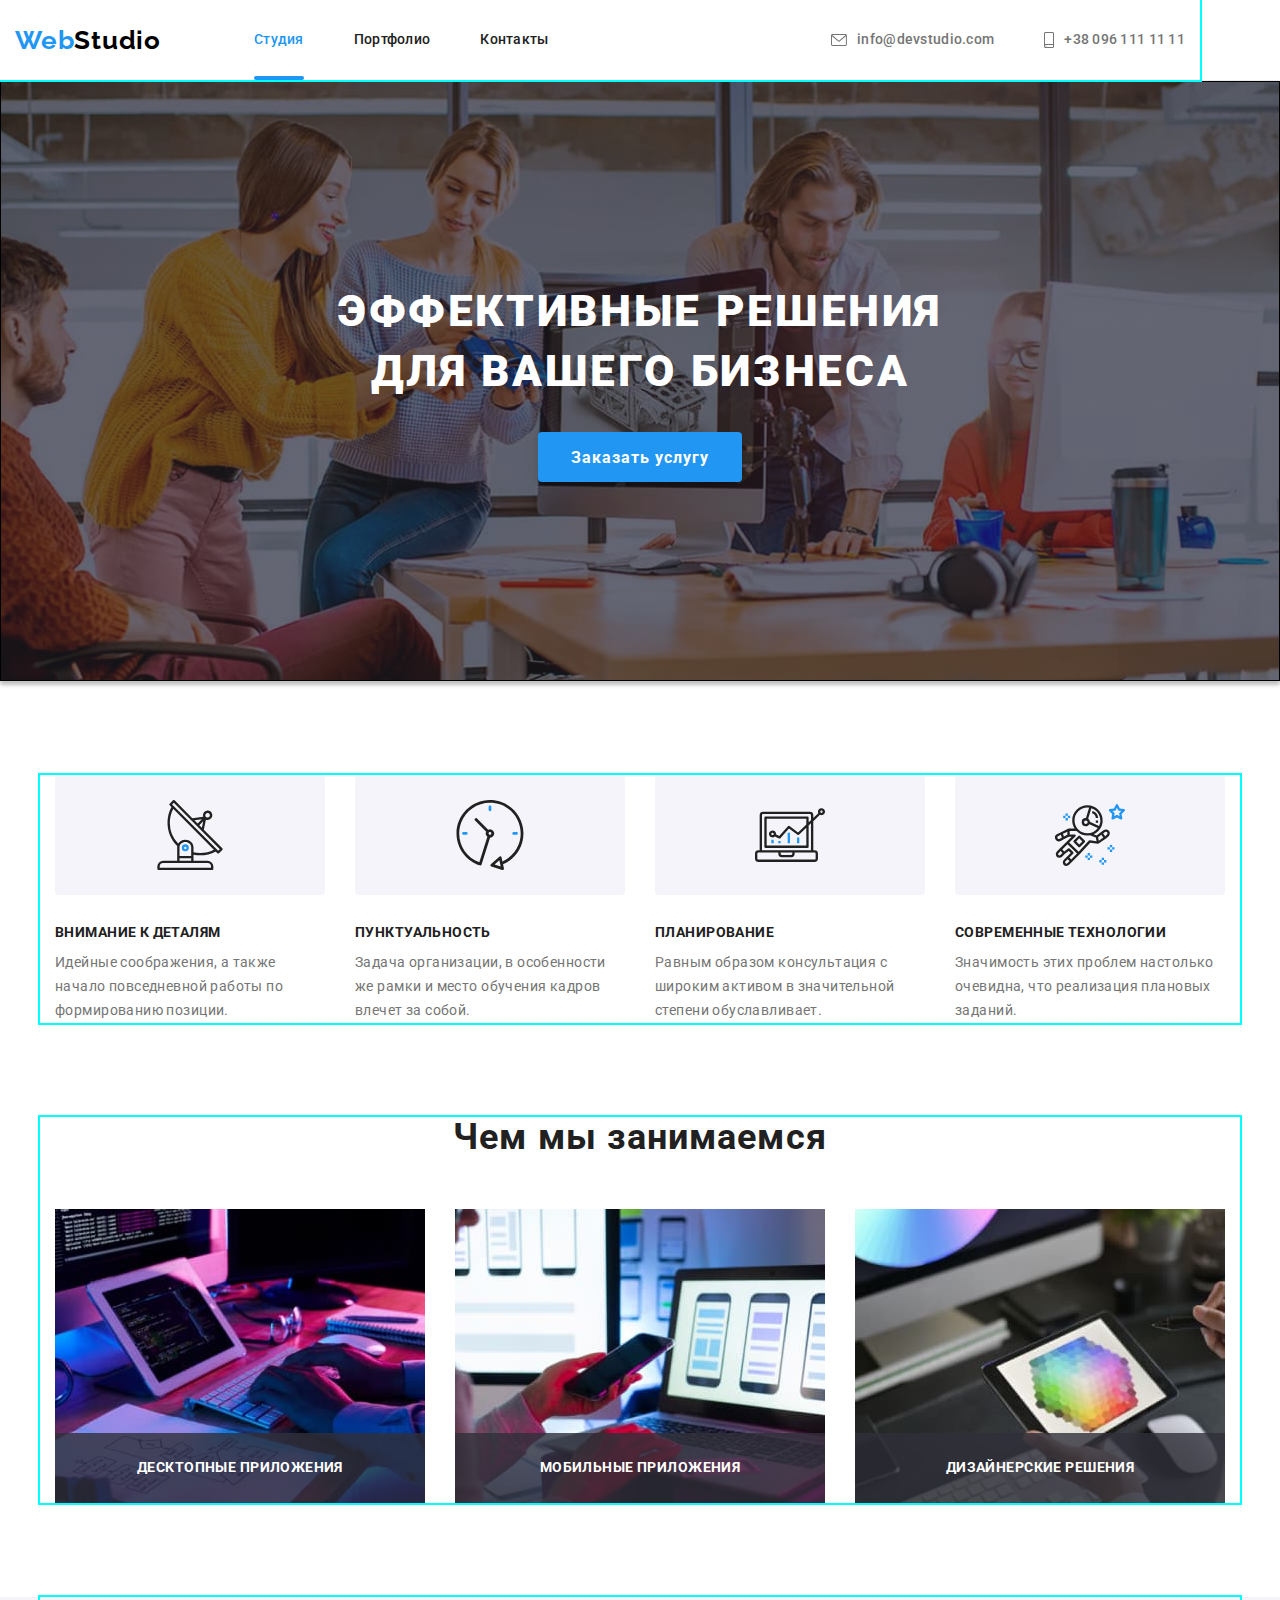
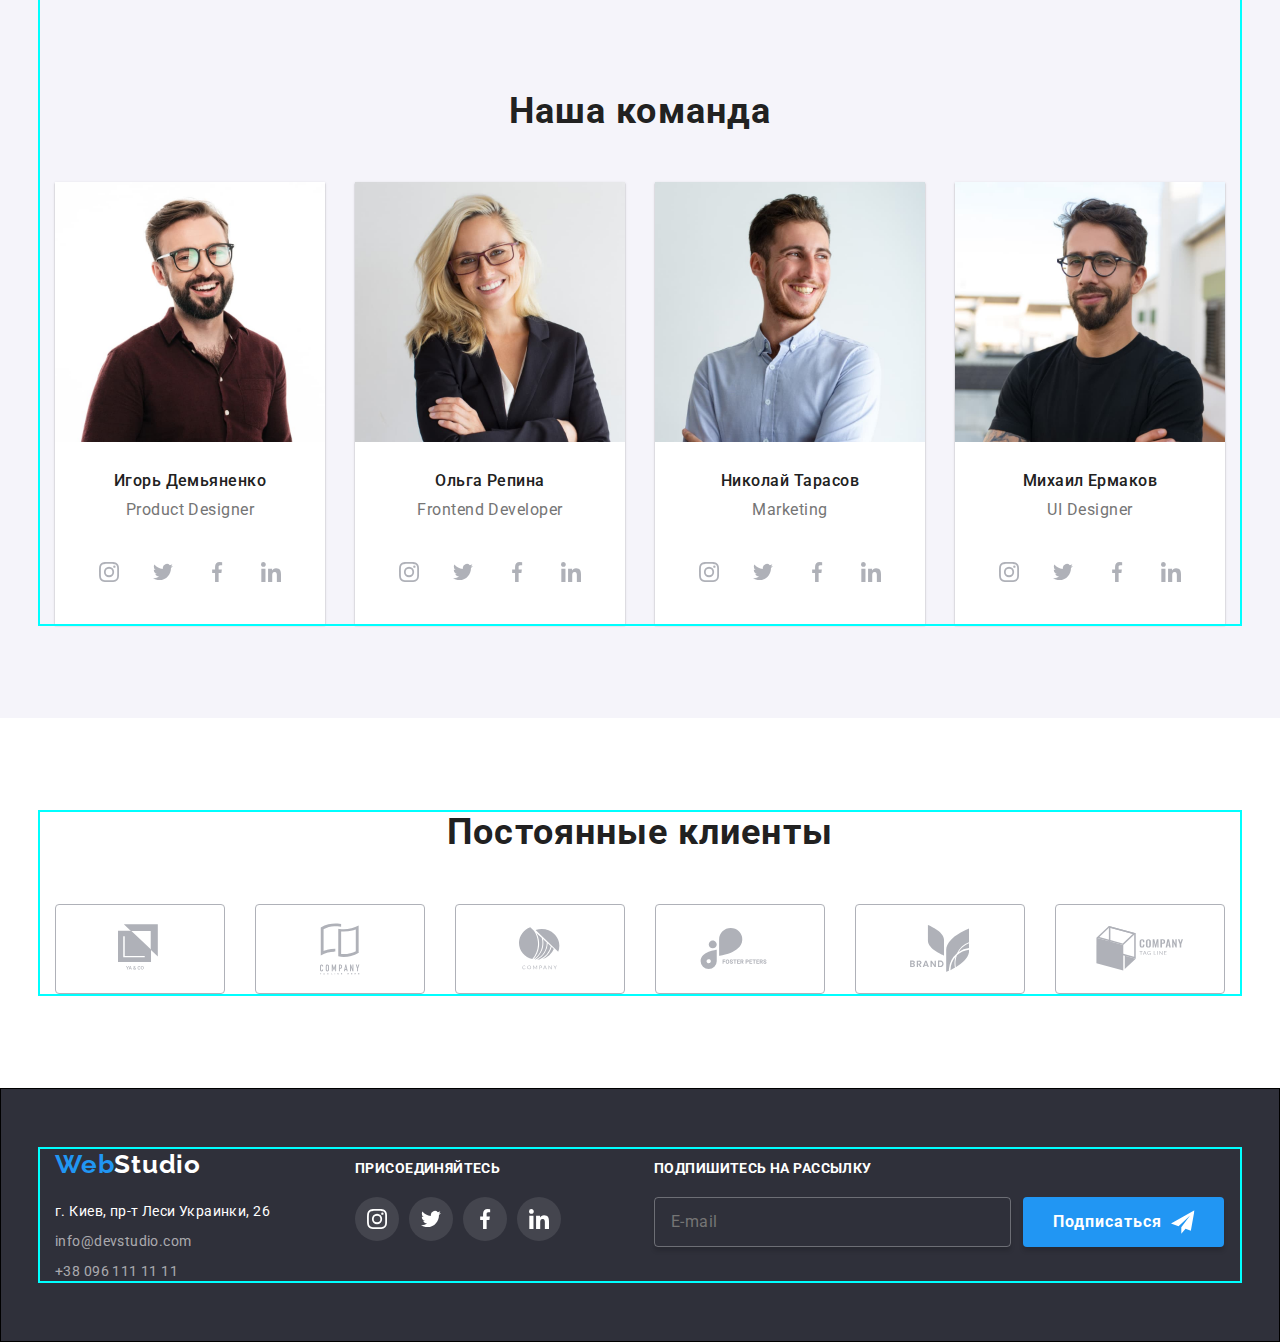
==== commit 1de936b0: "adds changes to: footer, modal, portfolio section (renaming classes by bem) and style." ====
--- a/index.html
+++ b/index.html
@@ -465,7 +465,7 @@
       </section>
     </main>
 
-    <!--подвал или footer-->
+    <!--page-footer-->
     <footer class="page-footer">
       <div class="container page-footer__container">
         <div class="page-footer__info">
@@ -473,30 +473,25 @@
             <span class="logo__web">Web</span
             ><span class="logo__studio logo__studio--white">Studio</span>
           </a>
-          <address>
-            <ul class="contacts-bottom__items list">
-              <li class="contacts-bottom__item contacts-bottom__location">
-                г. Киев, пр-т Леси Украинки, 26
-              </li>
-
-              <li class="contacts-bottom__item">
-                <a
-                  class="contacts-bottom__link"
-                  href="mailto:info@devstudio.com"
-                  >info@devstudio.com
-                </a>
-              </li>
-
-              <li class="contacts-bottom__item">
-                <a class="contacts-bottom__link" href="tel:+380961111111"
-                  >+38 096 111 11 11</a
-                >
-              </li>
-            </ul>
-          </address>
+          <ul class="contacts-bottom list">
+            <li class="contacts-bottom__item contacts-bottom__location">
+              г. Киев, пр-т Леси Украинки, 26
+            </li>
+            <li class="contacts-bottom__item">
+              <a class="contacts-bottom__link" href="mailto:info@devstudio.com"
+                >info@devstudio.com
+              </a>
+            </li>
+            <li class="contacts-bottom__item">
+              <a class="contacts-bottom__link" href="tel:+380961111111">
+                +38 096 111 11 11
+              </a>
+            </li>
+          </ul>
         </div>
-        <div class="socials">
-          <h3 class="title">присоединяйтесь</h3>
+
+        <div class="socials-footer">
+          <h3 class="socials-footer__title">присоединяйтесь</h3>
           <ul class="socials-net list">
             <li class="socials-net__item">
               <a class="socials-net__link socials-net__link--white" href="#">
@@ -528,13 +523,15 @@
             </li>
           </ul>
         </div>
+
         <div class="subscription">
-          <p>Подпишитесь на рассылку</p>
-          <form class="form">
+          <p class="subscription__title">Подпишитесь на рассылку</p>
+          <form class="subscription__form">
             <label for="subscription" class="visually-hidden">
               Електронная почта
             </label>
             <input
+              class="subscription__input"
               type="email"
               name="subscription"
               id="subscription"
@@ -545,7 +542,7 @@
               type="submit"
             >
               Подписаться
-              <svg width="24" height="24">
+              <svg class="button-subscription__icon" width="24" height="24">
                 <use href="./images/sprite.svg#icon-telegram-icon-send-1"></use>
               </svg>
             </button>
@@ -553,57 +550,78 @@
         </div>
       </div>
     </footer>
+
     <div class="backdrop is-hidden" data-modal>
       <div class="modal">
-        <button class="modal-close" type="button" data-modal-close>
+        <button class="modal__close" type="button" data-modal-close>
           <svg width="11" height="11">
             <use href="./images/sprite.svg#icon-Vector"></use>
           </svg>
         </button>
-        <span class="title-modal">Оставьте свои данные, мы вам перезвоним</span>
-        <form class="form-modal">
-          <div class="modal-form">
-            <label for="name" class="input-files">
-              <span class="title-name">Имя</span>
-              <input name="name" type="text" id="name" />
-              <svg width="18" height="18">
+        <span class="modal__title"
+          >Оставьте свои данные, мы вам перезвоним</span
+        >
+        <form>
+          <div class="modal__form-info">
+            <label for="name" class="modal__form-client">
+              <span class="modal__form-title">Имя</span>
+              <input
+                class="modal__form-input"
+                name="name"
+                type="text"
+                id="name"
+              />
+              <svg class="modal__form-icon" width="18" height="18">
                 <use href="./images/sprite.svg#icon-person-black"></use>
               </svg>
             </label>
-            <label for="tel" class="input-files">
-              <span class="title-name">Телефон</span>
-              <input name="tel" type="tel" id="tel" />
-              <svg width="18" height="18">
+            <label for="tel" class="modal__form-client">
+              <span class="modal__form-title">Телефон</span>
+              <input class="modal__form-input" name="tel" type="tel" id="tel" />
+              <svg class="modal__form-icon" width="18" height="18">
                 <use href="./images/sprite.svg#icon-phone-black"></use>
               </svg>
             </label>
-            <label for="email" class="input-files">
-              <span class="title-name">Почта</span>
-              <input name="email" type="email" id="email" />
-              <svg width="18" height="18">
+            <label for="email" class="modal__form-client">
+              <span class="modal__form-title">Почта</span>
+              <input
+                class="modal__form-input"
+                name="email"
+                type="email"
+                id="email"
+              />
+              <svg class="modal__form-icon" width="18" height="18">
                 <use href="./images/sprite.svg#icon-email-black"></use>
               </svg>
             </label>
-            <label class="input-files">
-              <span class="title-name">Комментарий</span>
-              <textarea name="comment" placeholder="Введите текст"></textarea>
+            <label class="modal__form-client">
+              <span class="modal__form-title">Комментарий</span>
+              <textarea
+                class="modal__form-textarea"
+                name="comment"
+                placeholder="Введите текст"
+              ></textarea>
             </label>
           </div>
-          <!-- ЧЕКБОКС -->
-          <label class="check">
+          <!-- checkbox -->
+          <label class="modal__check">
             <input
-              class="visually-hidden"
+              class="modal__check-input visually-hidden"
               name="checkbox"
               type="checkbox"
               value="consent"
             />
-            <span class="svg-check">
+            <span class="modal__check-icon">
               <svg width="16" height="15">
                 <use href="./images/sprite.svg#icon-check"></use>
               </svg>
             </span>
-            <span class="text"
-              >Соглашаюсь с рассылкой и принимаю<a href="">Условия договора</a>
+            <span class="modal__check-agreement"
+              >Соглашаюсь с рассылкой и принимаю<a
+                class="modal__check-link"
+                href=""
+                >Условия договора</a
+              >
             </span>
           </label>
           <button class="button-submit modal__button-submit" type="submit">
--- a/css/style.css
+++ b/css/style.css
@@ -71,6 +71,7 @@
 .modal__button-submit {
   padding-right: 55px;
   padding-left: 56px;
+  transform: translateX(50%);
 }
 
 .subscription__button-subscription {
@@ -623,30 +624,32 @@
   box-sizing: border-box;
   box-shadow: 0px 4px 4px var(--hero-box-shadow-color);
 }
+
 .page-footer__container {
   display: flex;
   align-items: baseline;
 }
+
 .page-footer__info {
   margin: 0px;
   width: 230px;
-
   /* outline: 1px solid red; */
 }
 
-.subscription {
-  width: 570px;
-  margin-left: 93px;
-
-  /* outline: 1px solid red; */
-}
-/* адресс */
-.contacts-bottom__items {
-  display: block;
-}
+/* contacts-bottom */
+.contacts-bottom {
+  margin: 0px;
+  padding: 0px;
+}
+
+.contacts-bottom__item {
+  height: 21px;
+}
+
 .contacts-bottom__item:not(:last-child) {
   margin-bottom: 9px;
 }
+
 .contacts-bottom__location {
   color: var(--body-color);
   font-weight: 400;
@@ -654,6 +657,7 @@
   line-height: 1.71;
   letter-spacing: 0.03em;
 }
+
 .contacts-bottom__link {
   font-weight: 400;
   font-size: 14px;
@@ -669,51 +673,15 @@
   color: var(--accent-color);
 }
 
-/* location
-.location {
-  margin-bottom: 9px;
-  padding: 0px;
-}
-.location__webstudio {
-  color: var(--body-color);
-  font-weight: 400;
-  font-size: 14px;
-  line-height: 1.71;
-  letter-spacing: 0.03em;
-}
-
-.contacts-bottom__link {
-  font-weight: 400;
-  font-size: 14px;
-  line-height: 1.71;
-  letter-spacing: 0.03em;
-  color: var(--link-footer);
-
-  transition: var(--transition-time) var(--time-distribution-function);
-}
-
-.contacts-bottom {
-  padding: 0px;
-}
-.contacts-bottom__item:not(:last-child) {
-  margin-bottom: 9px;
-}
-
-.contacts-bottom__link:focus,
-.contacts-bottom__link:hover {
-  color: var(--accent-color);
-} */
-
-/* соц-сети */
-.page-footer .socials {
+/* socials-footer */
+.socials-footer {
   margin-left: 70px;
   width: 206px;
   height: 80px;
-
   /* outline: 1px solid red; */
 }
 
-.socials .title {
+.socials-footer__title {
   font-style: normal;
   font-weight: 700;
   font-size: 14px;
@@ -727,9 +695,14 @@
   margin-bottom: 20px;
 }
 
-/* subscription- форма подписки на рассылку в футере*/
-
-.subscription p {
+/* subscription */
+.subscription {
+  width: 570px;
+  margin-left: 93px;
+  /* outline: 1px solid red; */
+}
+
+.subscription__title {
   margin-top: 0px;
   margin-bottom: 20px;
 
@@ -742,10 +715,11 @@
   color: var(--body-color);
 }
 
-.subscription .form {
-  display: flex;
-}
-.subscription .form input {
+.subscription__form {
+  display: flex;
+}
+
+.subscription__input {
   width: 358px;
   height: 50px;
   margin-right: 12px;
@@ -766,13 +740,15 @@
   transition: var(--transition-time) var(--time-distribution-function);
 }
 
-.page-footer .subscription input:hover,
-.page-footer .subscription input:focus {
+.subscription__input:hover,
+.subscription__input:focus {
   color: var(--body-color);
   border: 1px solid var(--accent-color);
 }
 
-.page-footer .button-subscription {
+/* button-subscription */
+
+.button-subscription {
   display: flex;
   align-items: center;
 
@@ -780,194 +756,16 @@
   padding-left: 29px;
 }
 
-.page-footer .button-subscription svg {
+.button-subscription__icon {
   fill: currentColor;
   margin-left: 10px;
 }
 
-/*---------- finish------------ */
-
-/* ---------СТИЛИ ПОРТФОЛИО-------------- */
-/* .........фильтры или радио кнопки....... */
-
-.filtres {
-  color: var(--title-text-color);
-  background-color: var(--team-back-color);
-
-  font-weight: 500;
-  font-size: 16px;
-  line-height: 1.62;
-  letter-spacing: 0.03em;
-
-  border-radius: 4px;
-  padding: 6px 22px;
-  display: inline-block;
-  border: 1px solid transparent;
-
-  align-items: center;
-  text-align: center;
-
-  min-width: 73px;
-  transition: var(--transition-time) var(--time-distribution-function);
-}
-
-.content-selector .items + .items {
-  margin-left: 8px;
-}
-
-/* ........контент портфолио....... */
-
-.portfolio {
-  margin: 0px;
-  padding-top: 94px;
-  padding-bottom: 0px;
-}
-
-.content-selector {
-  display: flex;
-  align-items: center;
-  justify-content: center;
-
-  margin-bottom: 50px;
-  min-width: 611px;
-}
-
-.content-selector .filtres:hover,
-.content-selector .filtres:focus,
-.content-selector .filtres:active {
-  color: var(--body-color);
-  background-color: var(--accent-color);
-  cursor: pointer;
-}
-
-.portfolio .section-title {
-  margin-top: 0px;
-  margin-bottom: 4px;
-
-  font-weight: 700;
-  font-size: 18px;
-  line-height: 2;
-
-  letter-spacing: 0.06em;
-
-  color: var(--title-text-color);
-}
-
-.portfolio .paragraph {
-  margin-top: 0px;
-  margin-bottom: 0px;
-
-  font-weight: 400;
-  font-size: 16px;
-  line-height: 1.87;
-
-  letter-spacing: 0.03em;
-}
-
-.portfolio .content {
-  display: flex;
-  flex-wrap: wrap;
-  justify-content: space-between;
-}
-
-.portfolio .item {
-  width: 370px;
-
-  margin-bottom: 30px;
-  margin-right: 30px;
-}
-/* .content .item:not(:nth-child(3n)) {
-  margin-right: 30px;
-} */
-
-.content .item:nth-child(3n) {
-  margin-right: 0px;
-}
-
-.content .item:nth-last-child(-n + 3) {
-  margin-bottom: 94px;
-}
-.content .item:hover,
-.content .item:focus {
-  cursor: pointer;
-  box-shadow: 0px 1px 1px rgba(0, 0, 0, 0.12), 0px 4px 4px rgba(0, 0, 0, 0.06),
-    1px 4px 6px rgba(0, 0, 0, 0.16);
-}
-
-/*  синий оверлей с текстом в секции Портфолио */
-.item .product {
-  position: relative;
-  overflow: hidden;
-}
-
-.product .overlay {
-  content: '';
-  position: absolute;
-  display: inline-block;
-
-  width: 100%;
-  height: 100%;
-  bottom: 0;
-
-  background-color: var(--background-product-thumb-color);
-
-  transform: translateY(+100%);
-  transition: transform var(--transition-time) var(--time-distribution-function);
-}
-
-.content .item:hover .overlay,
-.content .item:focus.overlay {
-  transform: translateY(0);
-}
-
-.product .overlay p {
-  font-weight: 400;
-  font-size: 18px;
-  line-height: 1.56;
-  letter-spacing: 0.03em;
-
-  margin: 63px 24px;
-  color: var(--body-color);
-
-  transition: transform var(--transition-time) var(--time-distribution-function);
-}
-
-/* ......альтернатива-1........ */
-/* .content .item:not(:nth-child(3n)) {
-  margin-right: 30px;
-}
-.content .item:not(:nth-last-child(-n + 3)) {
-  margin-bottom: 30px;
-} */
-/* ......альтернатива-2...... */
-/* .content .item + .item {
-  margin-left: 30px;
-}
-.content .item:nth-child(3n + 1) {
-  margin-left: 0px;
-}
-.content .item:nth-last-child(-n + 3) {
-  margin-bottom: 94px;
-} */
-/* .content .item:not(:nth-last-child(-n + 3)) {
-  margin-bottom: 30px;
-} */
-
-.content .card {
-  background-color: var(--body-color);
-  border-right: 1px solid #eeeeee;
-  border-bottom: 1px solid #eeeeee;
-  border-left: 1px solid #eeeeee;
-  box-sizing: border-box;
-
-  width: 370px;
-
-  padding-left: 24px;
-  padding-right: 24px;
-  padding-top: 20px;
-  padding-bottom: 20px;
-}
-/* Модальное окно */
+/* footer finish */
+
+/* ///////////////////////////////////////////////////// */
+
+/* backdrop*/
 .backdrop {
   position: fixed;
   z-index: 1;
@@ -987,6 +785,8 @@
 }
 /* opacity- анемируемое свойство */
 
+/* modal */
+
 .modal {
   position: absolute;
   top: 50%;
@@ -1007,10 +807,12 @@
   opacity: 1;
   transition: transform var(--transition-time) var(--time-distribution-function);
 }
-
 /* transform: translate - анемируемое свойство */
-
-.modal .modal-close {
+/* .modal span {
+  display: block;
+} */
+
+.modal__close {
   position: absolute;
   display: flex;
 
@@ -1033,14 +835,14 @@
   transition: var(--transition-time) var(--time-distribution-function);
 }
 
-.modal .modal-close:hover,
-.modal .modal-close:focus {
+.modal__close:hover,
+.modal__close:focus {
   fill: var(--accent-color);
   cursor: pointer;
 }
 
-/* форма заявки в модальном окне */
-.modal .title-modal {
+.modal__title {
+  display: block;
   margin-top: 0px;
   margin-bottom: 12px;
   width: 448px;
@@ -1056,12 +858,7 @@
 
 /*форма*/
 
-.form-modal {
-  margin: 0px;
-  padding: 0px;
-}
-
-.modal-form {
+.modal__form-info {
   display: flex;
   flex-direction: column;
   max-height: 342px;
@@ -1072,9 +869,20 @@
 
   /* outline: 1px solid red; */
 }
-/*  */
-
-.modal-form .title-name {
+
+.modal__form-client {
+  position: relative;
+  padding: 0px;
+  margin-top: 0px;
+  margin-bottom: 10px;
+}
+
+.modal__form-client:last-child {
+  margin-bottom: 0;
+}
+
+.modal__form-title {
+  display: block;
   padding: 0px;
   margin-top: 0px;
   margin-bottom: 4px;
@@ -1088,46 +896,13 @@
   color: var(--hero-text-color);
 }
 
-.modal-form .input-files {
-  position: relative;
-  padding: 0px;
-  margin-top: 0px;
-  margin-bottom: 10px;
-}
-
-.modal-form .input-files:last-child {
-  margin-bottom: 0;
-}
-
-.modal-form svg {
-  position: absolute;
-
-  top: 50%;
-  left: 12px;
-
-  fill: var(--title-text-color);
-  /* transform: translateY(+23%); */
-
-  transition: var(--transition-time) var(--time-distribution-function);
-  /* pointer-events: none; */
-}
-
-.modal span {
-  display: block;
-}
-
-.input-files input:hover + svg,
-.input-files input:focus + svg {
-  fill: var(--accent-color);
-}
-
-.modal .modal-form input {
+.modal__form-input {
   height: 40px;
   padding: 12px 16px 12px 42px;
 }
 
-.modal .modal-form input,
-.modal .modal-form textarea {
+.modal__form-input,
+.modal__form-textarea {
   width: 100%;
   font-size: 14px;
   line-height: 1.14;
@@ -1139,30 +914,49 @@
     border var(--transition-time) var(--time-distribution-function);
 }
 
-.modal-form textarea {
+.modal__form-textarea {
   height: 120px;
   padding: 12px 16px;
   resize: none;
 }
 
-.modal-form input:hover,
-.modal-form input:focus,
-.modal-form input:focus-within,
-.modal-form textarea:hover,
-.modal-form textarea:focus {
+.modal__form-input:hover,
+.modal__form-input:focus,
+.modal__form-input:focus-within,
+.modal__form-textarea:hover,
+.modal__form-textarea:focus {
   border: 1px solid var(--accent-color);
   /* Удаляем стандартный аутлайн чтоб виден был свой в Chrome */
   outline: 0;
   cursor: pointer;
 }
 
-.modal .check {
+.modal__form-icon {
+  position: absolute;
+
+  top: 50%;
+  left: 12px;
+
+  fill: var(--title-text-color);
+
+  transition: var(--transition-time) var(--time-distribution-function);
+  /* pointer-events: none; */
+}
+
+.modal__form-input:hover + .modal__form-icon,
+.modal__form-input:focus + .modal__form-icon {
+  fill: var(--accent-color);
+}
+
+/* checkbox */
+
+.modal__check {
   display: flex;
   justify-content: center;
   align-items: center;
 }
 
-.modal .check .svg-check {
+.modal__check-icon {
   display: flex;
   justify-content: center;
   align-items: center;
@@ -1182,31 +976,31 @@
     box-shadow var(--transition-time) var(--time-distribution-function);
 }
 
-.modal .check label:hover + .svg-check,
-.modal .check input:checked + .svg-check {
+.modal__check:hover + .modal__check-icon,
+.modal__check-input:checked + .modal__check-icon {
   background-color: var(--accent-color);
   border-color: var(--accent-color);
   fill: var(--body-color);
   cursor: pointer;
 }
 
-.modal .check {
+.modal__check {
   margin-bottom: 30px;
 }
 
-.modal .check a {
+.modal__check-link {
   color: var(--accent-color);
   text-decoration: underline;
   margin-left: 7px;
 }
 
-.modal .check input:checked + .svg {
+.modal__check-input:checked + .modal__check-icon {
   border-color: var(--accent-color);
   background-color: var(--accent-color);
   /* fill: var(--color-testing); */
 }
 
-.check .text {
+.modal__check-agreement {
   display: flex;
   justify-content: center;
   align-items: center;
@@ -1218,6 +1012,187 @@
   letter-spacing: 0.03em;
 
   color: var(--hero-text-color);
+}
+
+/* ---------СТИЛИ ПОРТФОЛИО-------------- */
+/* .........фильтры или радио кнопки....... */
+
+.filtres {
+  color: var(--title-text-color);
+  background-color: var(--team-back-color);
+
+  font-weight: 500;
+  font-size: 16px;
+  line-height: 1.62;
+  letter-spacing: 0.03em;
+
+  border-radius: 4px;
+  padding: 6px 22px;
+  display: inline-block;
+  border: 1px solid transparent;
+
+  align-items: center;
+  text-align: center;
+
+  min-width: 73px;
+  transition: var(--transition-time) var(--time-distribution-function);
+}
+
+.content-selector .items + .items {
+  margin-left: 8px;
+}
+
+/* ........контент портфолио....... */
+
+.portfolio {
+  margin: 0px;
+  padding-top: 94px;
+  padding-bottom: 0px;
+}
+
+.content-selector {
+  display: flex;
+  align-items: center;
+  justify-content: center;
+
+  margin-bottom: 50px;
+  min-width: 611px;
+}
+
+.content-selector .filtres:hover,
+.content-selector .filtres:focus,
+.content-selector .filtres:active {
+  color: var(--body-color);
+  background-color: var(--accent-color);
+  cursor: pointer;
+}
+
+.portfolio .section-title {
+  margin-top: 0px;
+  margin-bottom: 4px;
+
+  font-weight: 700;
+  font-size: 18px;
+  line-height: 2;
+
+  letter-spacing: 0.06em;
+
+  color: var(--title-text-color);
+}
+
+.portfolio .paragraph {
+  margin-top: 0px;
+  margin-bottom: 0px;
+
+  font-weight: 400;
+  font-size: 16px;
+  line-height: 1.87;
+
+  letter-spacing: 0.03em;
+}
+
+.portfolio .content {
+  display: flex;
+  flex-wrap: wrap;
+  justify-content: space-between;
+}
+
+.portfolio .item {
+  width: 370px;
+
+  margin-bottom: 30px;
+  margin-right: 30px;
+}
+/* .content .item:not(:nth-child(3n)) {
+  margin-right: 30px;
+} */
+
+.content .item:nth-child(3n) {
+  margin-right: 0px;
+}
+
+.content .item:nth-last-child(-n + 3) {
+  margin-bottom: 94px;
+}
+.content .item:hover,
+.content .item:focus {
+  cursor: pointer;
+  box-shadow: 0px 1px 1px rgba(0, 0, 0, 0.12), 0px 4px 4px rgba(0, 0, 0, 0.06),
+    1px 4px 6px rgba(0, 0, 0, 0.16);
+}
+
+/*  синий оверлей с текстом в секции Портфолио */
+.item .product {
+  position: relative;
+  overflow: hidden;
+}
+
+.product .overlay {
+  content: '';
+  position: absolute;
+  display: inline-block;
+
+  width: 100%;
+  height: 100%;
+  bottom: 0;
+
+  background-color: var(--background-product-thumb-color);
+
+  transform: translateY(+100%);
+  transition: transform var(--transition-time) var(--time-distribution-function);
+}
+
+.content .item:hover .overlay,
+.content .item:focus.overlay {
+  transform: translateY(0);
+}
+
+.product .overlay p {
+  font-weight: 400;
+  font-size: 18px;
+  line-height: 1.56;
+  letter-spacing: 0.03em;
+
+  margin: 63px 24px;
+  color: var(--body-color);
+
+  transition: transform var(--transition-time) var(--time-distribution-function);
+}
+
+/* ......альтернатива-1........ */
+/* .content .item:not(:nth-child(3n)) {
+  margin-right: 30px;
+}
+.content .item:not(:nth-last-child(-n + 3)) {
+  margin-bottom: 30px;
+} */
+/* ......альтернатива-2...... */
+/* .content .item + .item {
+  margin-left: 30px;
+}
+.content .item:nth-child(3n + 1) {
+  margin-left: 0px;
+}
+.content .item:nth-last-child(-n + 3) {
+  margin-bottom: 94px;
+} */
+/* .content .item:not(:nth-last-child(-n + 3)) {
+  margin-bottom: 30px;
+} */
+
+.content .card {
+  background-color: var(--body-color);
+  border-right: 1px solid #eeeeee;
+  border-bottom: 1px solid #eeeeee;
+  border-left: 1px solid #eeeeee;
+  box-sizing: border-box;
+
+  width: 370px;
+
+  padding-left: 24px;
+  padding-right: 24px;
+  padding-top: 20px;
+  padding-bottom: 20px;
 }
 
 /* .modal .check a {
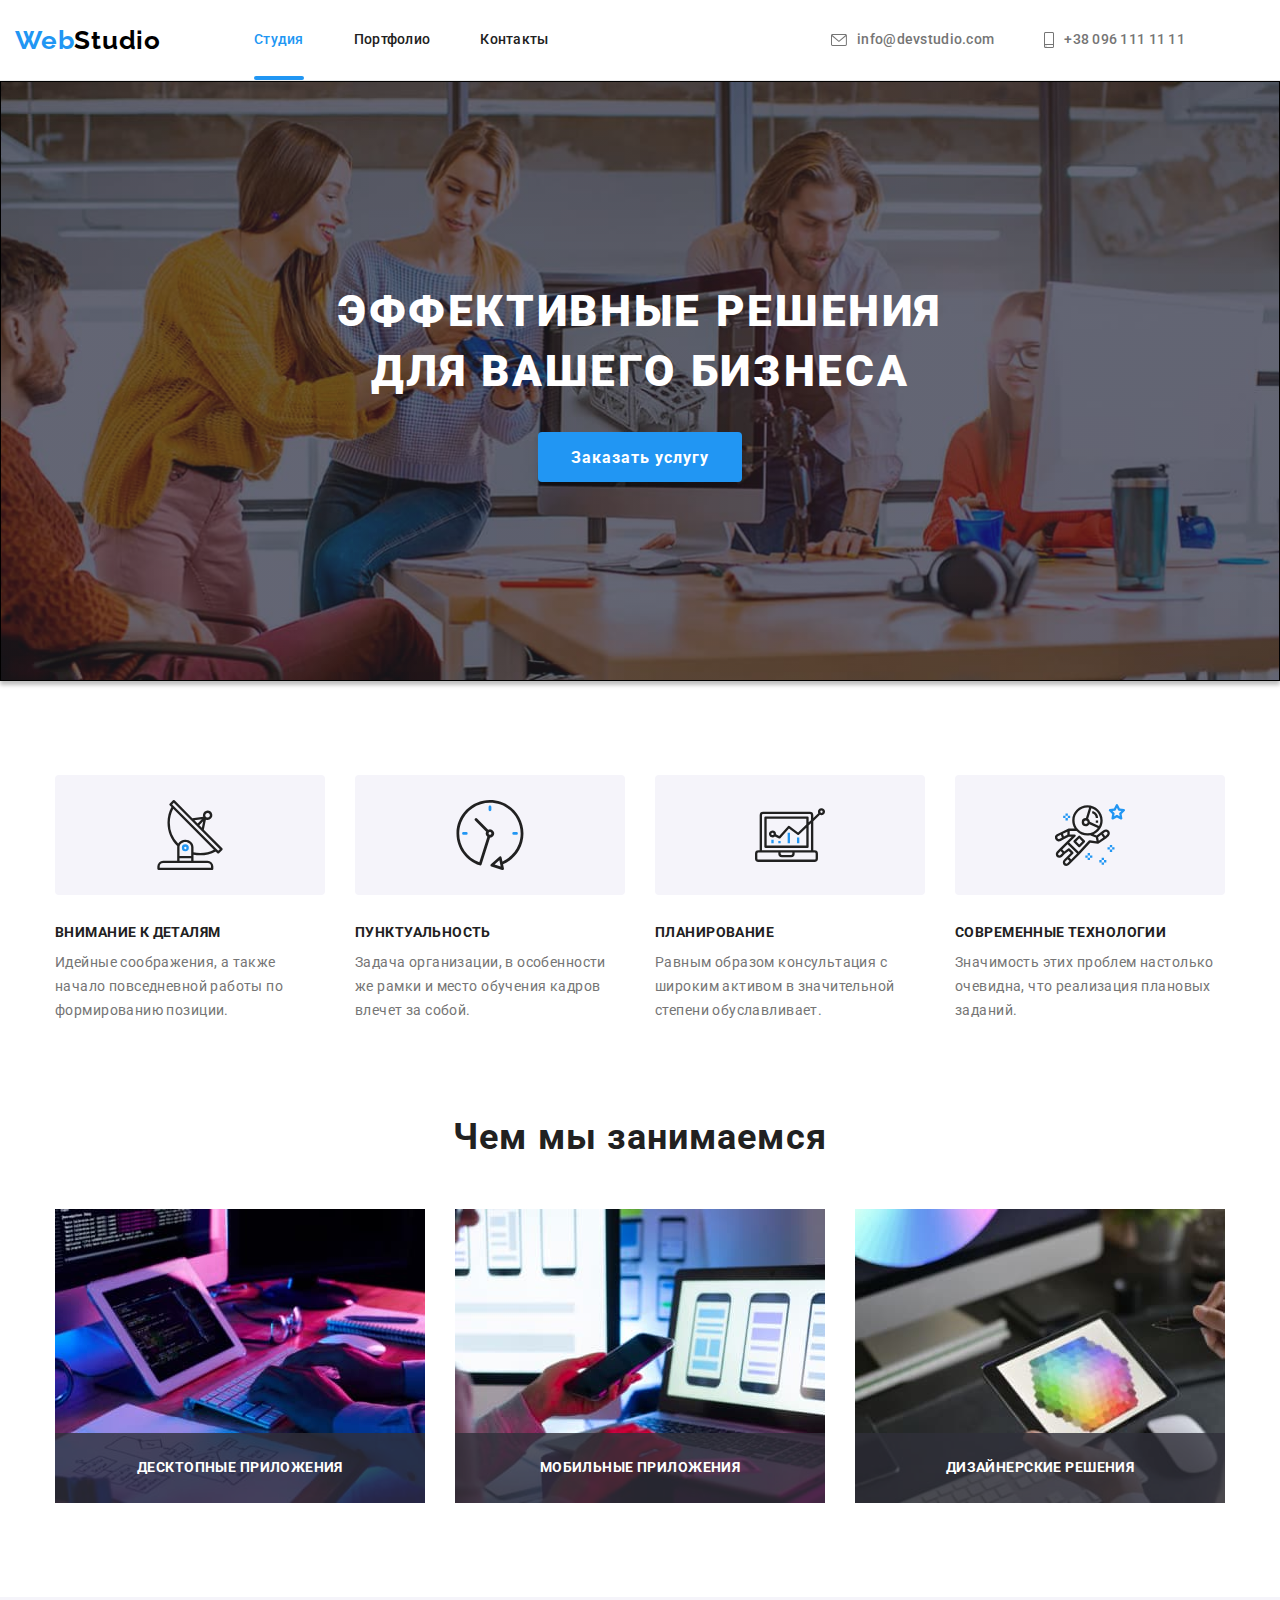
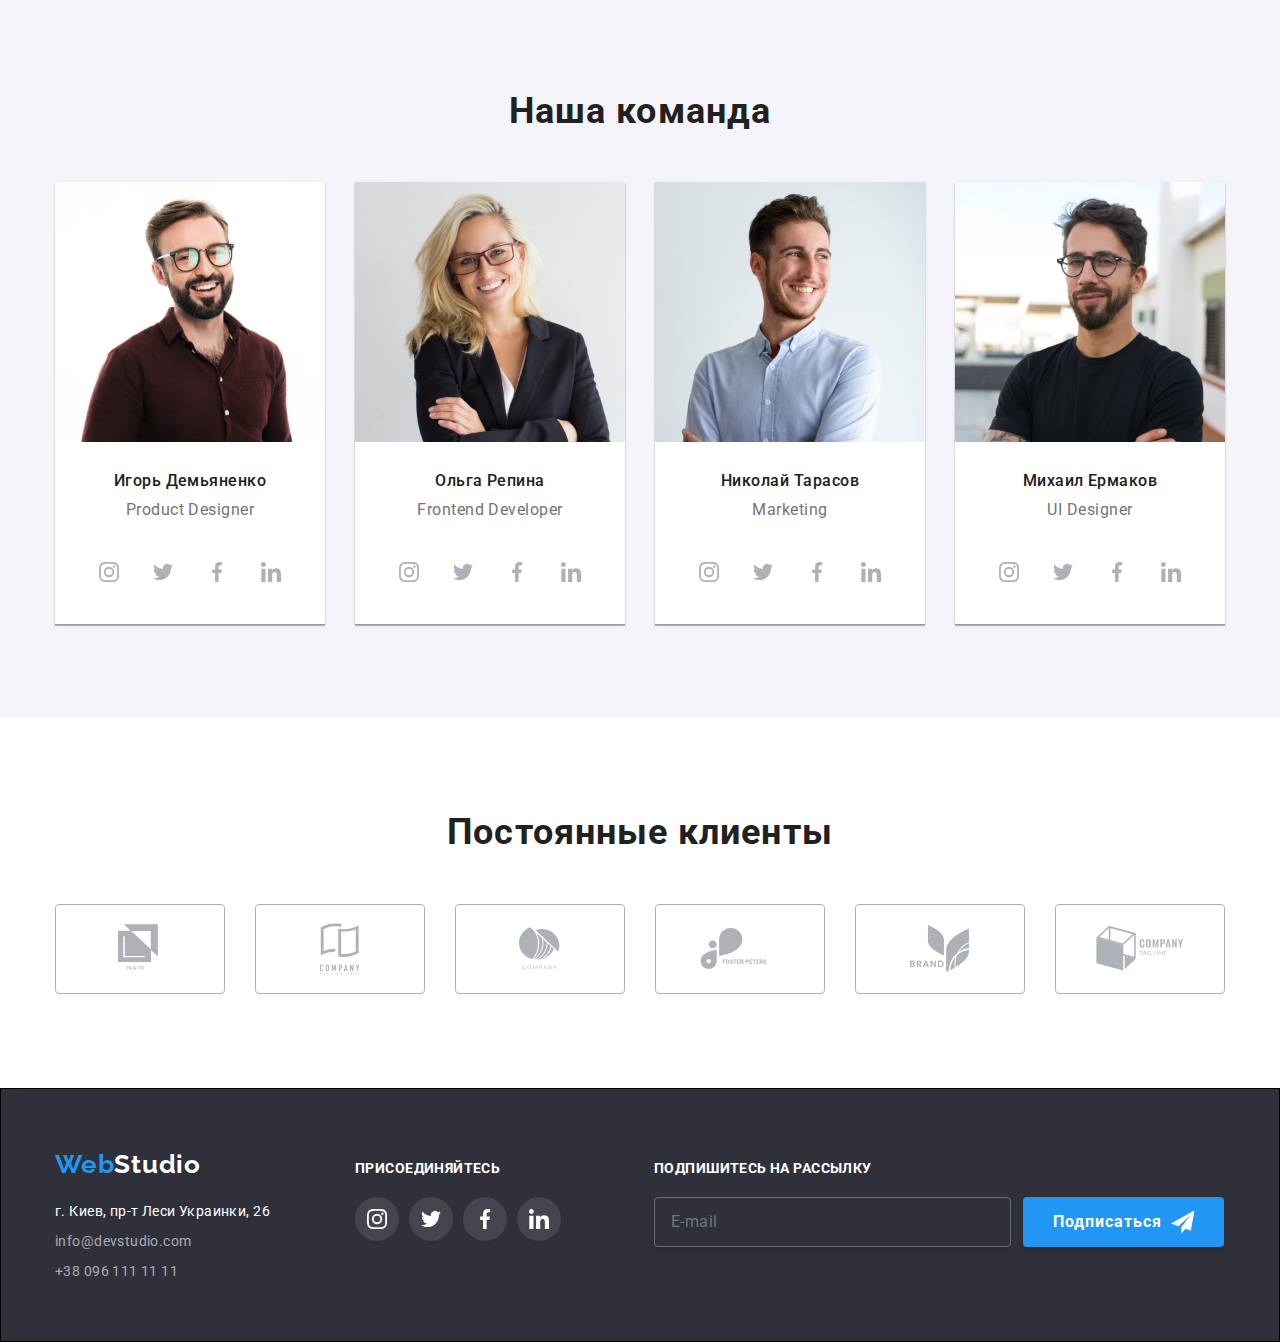
==== commit 5d45fc6a: "adds markup from css to ssss without edits" ====
--- a/index.html
+++ b/index.html
@@ -553,7 +553,7 @@
 
     <div class="backdrop is-hidden" data-modal>
       <div class="modal">
-        <button class="modal__close" type="button" data-modal-close>
+        <button class="button-close" type="button" data-modal-close>
           <svg width="11" height="11">
             <use href="./images/sprite.svg#icon-Vector"></use>
           </svg>
--- a/css/style.css
+++ b/css/style.css
@@ -63,22 +63,6 @@
 
 /* ...........Button........... */
 
-.hero__button {
-  padding-right: 32px;
-  padding-left: 32px;
-}
-
-.modal__button-submit {
-  padding-right: 55px;
-  padding-left: 56px;
-  transform: translateX(50%);
-}
-
-.subscription__button-subscription {
-  padding-right: 28px;
-  padding-left: 29px;
-}
-
 .button,
 .button-subscription,
 .button-modal,
@@ -106,6 +90,35 @@
   border: 1px solid transparent;
   transition: var(--transition-time) var(--time-distribution-function),
     background-color var(--transition-time) var(--time-distribution-function);
+}
+
+.button {
+  padding-right: 32px;
+  padding-left: 32px;
+}
+
+.button-submit {
+  padding-right: 55px;
+  padding-left: 56px;
+  transform: translateX(50%);
+}
+/* button-subscription */
+
+.button-subscription {
+  display: flex;
+  align-items: center;
+
+  padding-right: 28px;
+  padding-left: 29px;
+}
+
+.button-subscription__icon {
+  fill: currentColor;
+  margin-left: 10px;
+}
+.button-subscription {
+  padding-right: 28px;
+  padding-left: 29px;
 }
 
 .button:hover,
@@ -121,6 +134,35 @@
   cursor: pointer;
 }
 
+.button-close {
+  position: absolute;
+  display: flex;
+
+  justify-content: center;
+  align-items: center;
+
+  padding: 6px;
+  top: 8px;
+  right: 8px;
+  width: 30px;
+  height: 30px;
+  border-radius: 50%;
+
+  fill: var(--modal-vector-close-color);
+  background-color: var(--body-color);
+
+  border: 1px solid rgba(0, 0, 0, 0.1);
+  box-sizing: border-box;
+
+  transition: var(--transition-time) var(--time-distribution-function);
+}
+
+.button-close:hover,
+.button-close:focus {
+  fill: var(--accent-color);
+  cursor: pointer;
+}
+
 /* ///////////////////////////////////////////////////// */
 
 /* ..........Section.......... */
@@ -195,7 +237,7 @@
   margin-right: auto;
   padding-left: 15px;
   padding-right: 15px;
-  outline: 2px solid aqua;
+  /* outline: 2px solid aqua; */
 }
 
 .visually-hidden {
@@ -226,9 +268,8 @@
 .page-header__nav {
   display: flex;
   align-items: center;
-  /* justify-content: space-between; */
-}
-
+}
+/* justify-content: space-between; */
 /* ///////////////////////////////////////////////////// */
 
 /* ......logo...... */
@@ -746,21 +787,6 @@
   border: 1px solid var(--accent-color);
 }
 
-/* button-subscription */
-
-.button-subscription {
-  display: flex;
-  align-items: center;
-
-  padding-right: 28px;
-  padding-left: 29px;
-}
-
-.button-subscription__icon {
-  fill: currentColor;
-  margin-left: 10px;
-}
-
 /* footer finish */
 
 /* ///////////////////////////////////////////////////// */
@@ -811,35 +837,6 @@
 /* .modal span {
   display: block;
 } */
-
-.modal__close {
-  position: absolute;
-  display: flex;
-
-  justify-content: center;
-  align-items: center;
-
-  padding: 6px;
-  top: 8px;
-  right: 8px;
-  width: 30px;
-  height: 30px;
-  border-radius: 50%;
-
-  fill: var(--modal-vector-close-color);
-  background-color: var(--body-color);
-
-  border: 1px solid rgba(0, 0, 0, 0.1);
-  box-sizing: border-box;
-
-  transition: var(--transition-time) var(--time-distribution-function);
-}
-
-.modal__close:hover,
-.modal__close:focus {
-  fill: var(--accent-color);
-  cursor: pointer;
-}
 
 .modal__title {
   display: block;
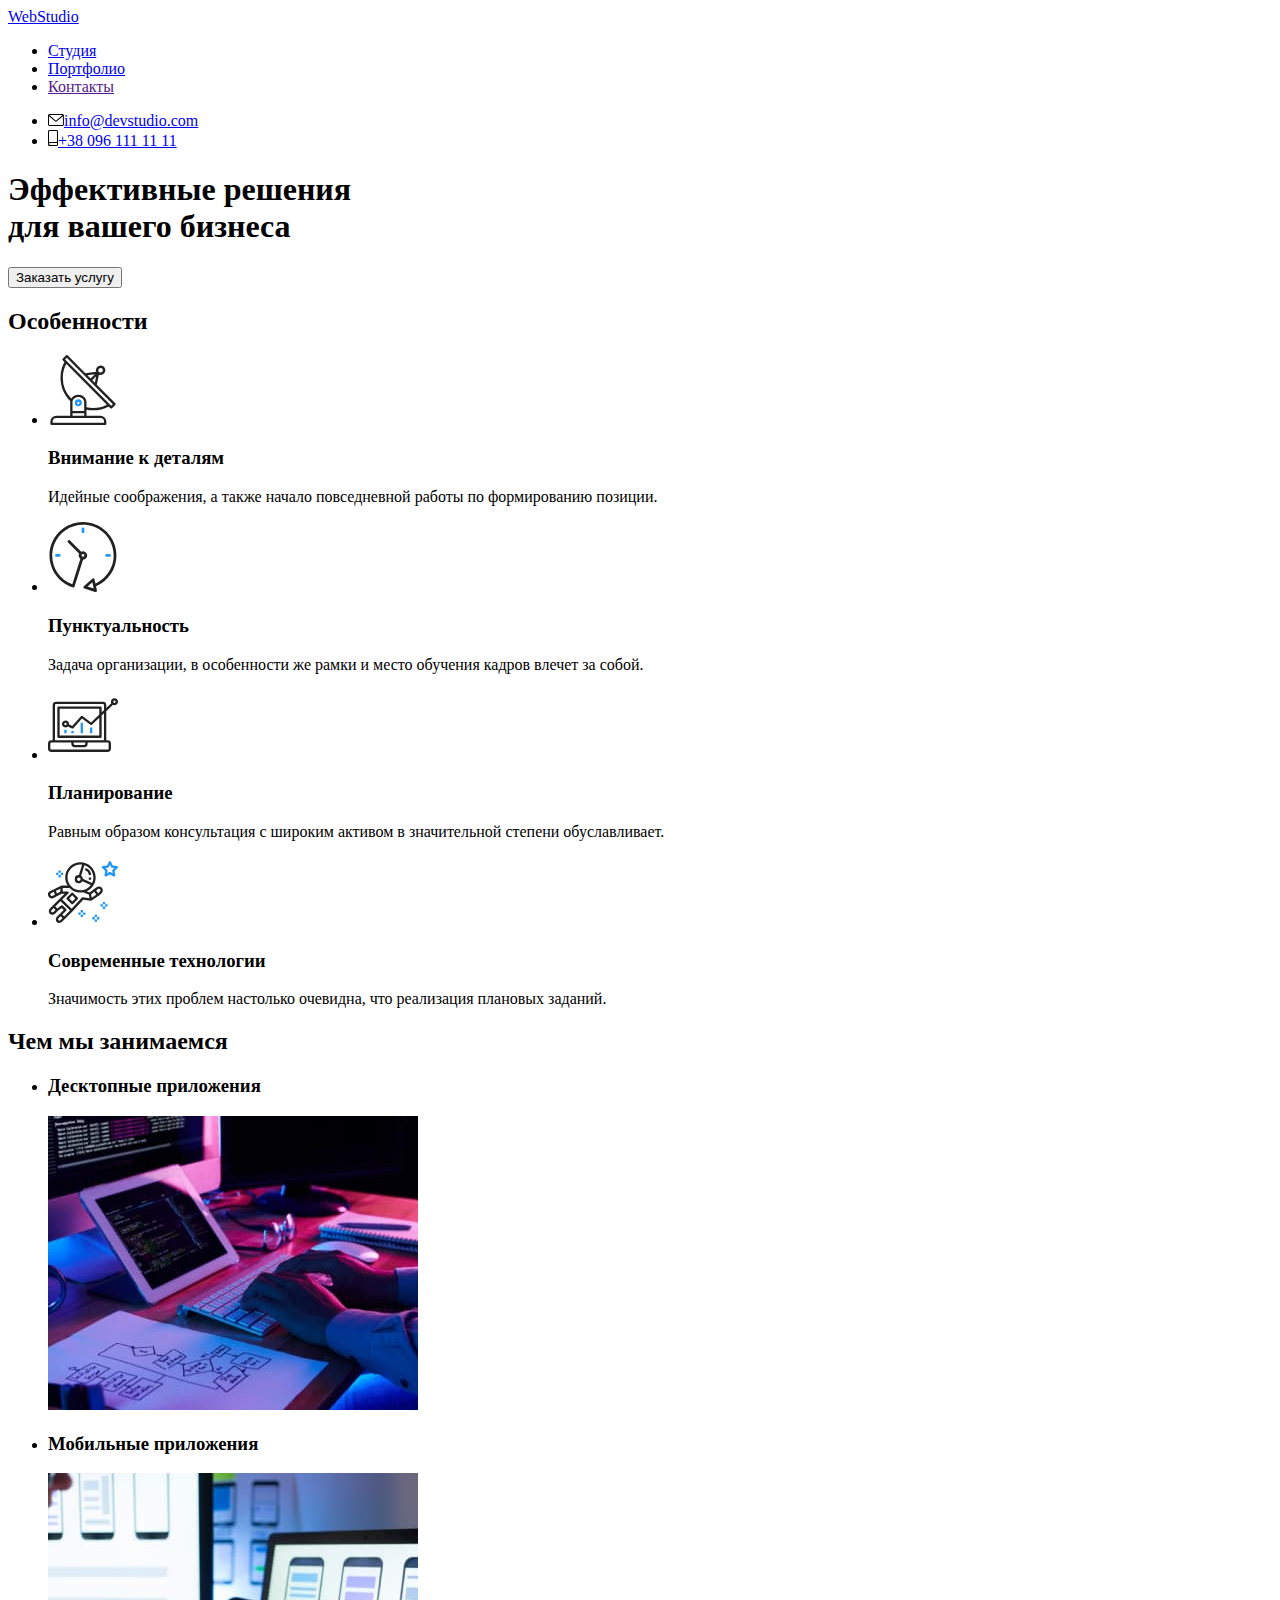
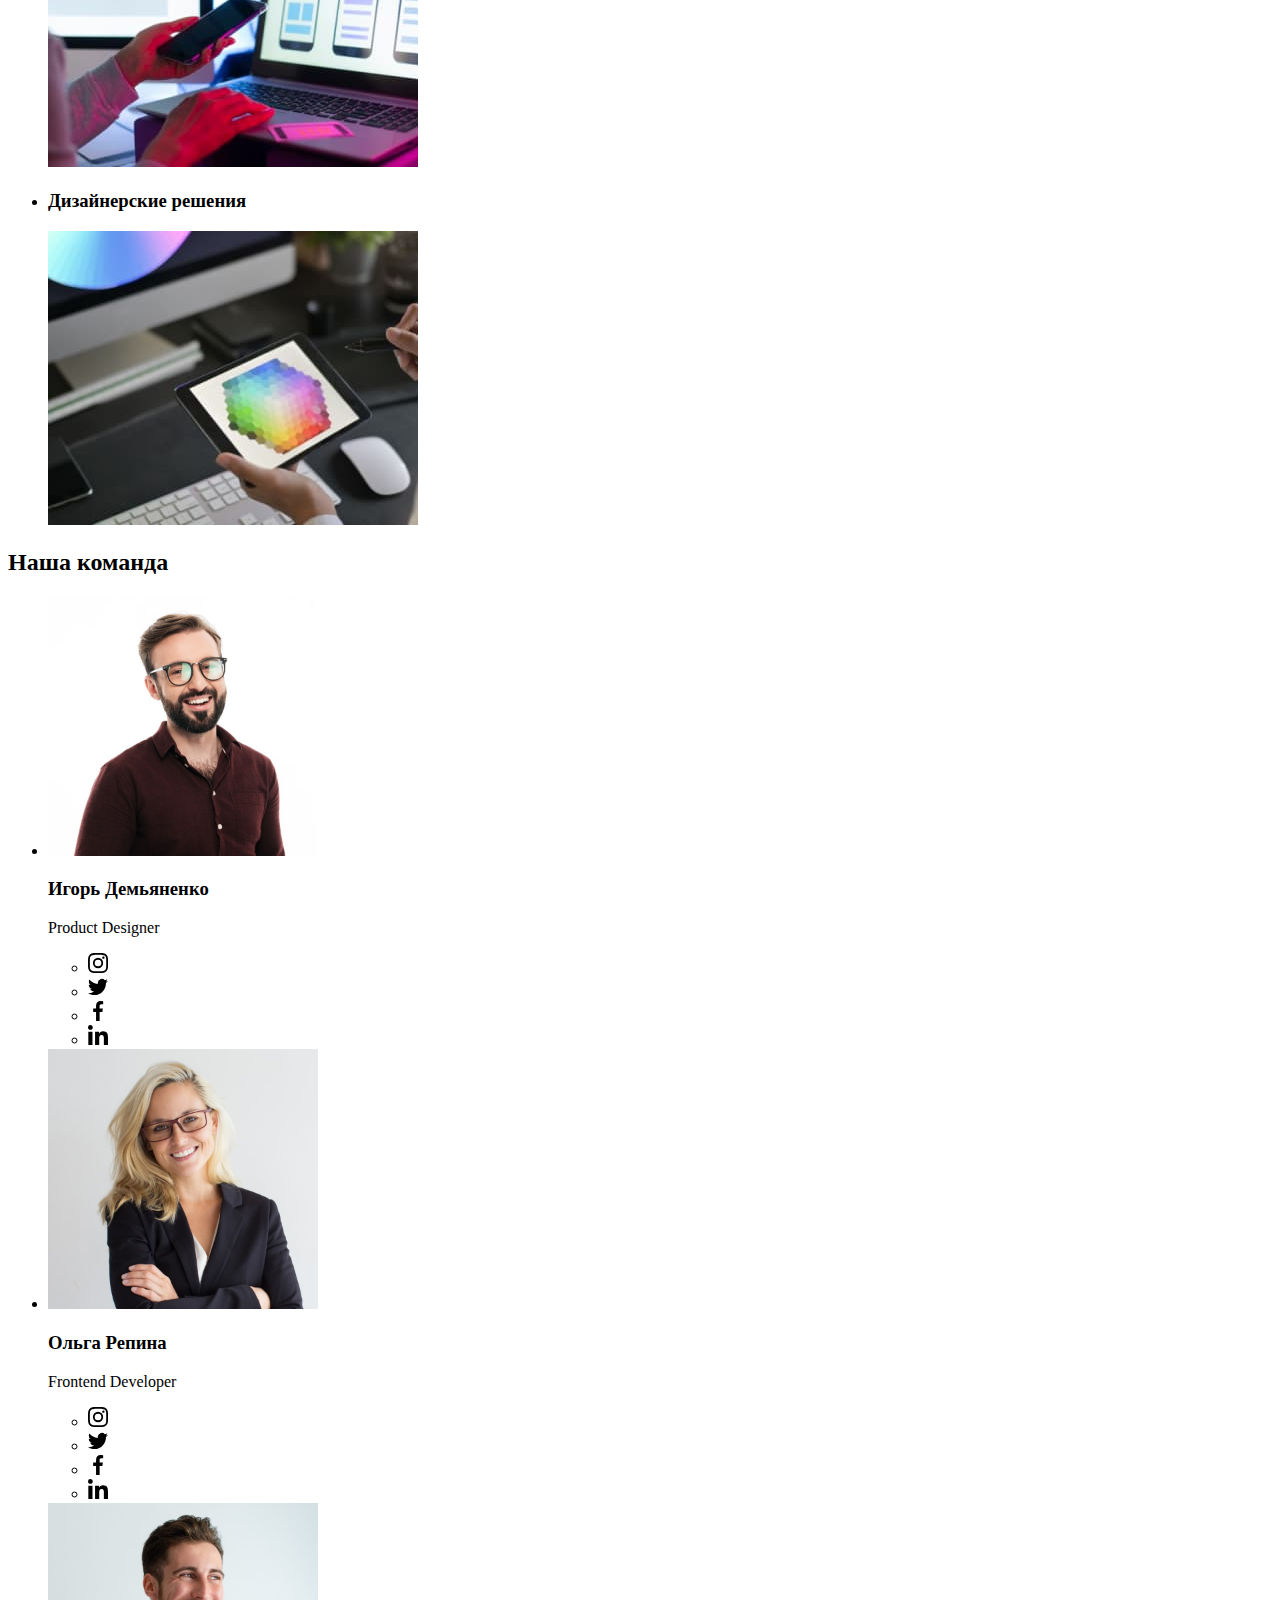
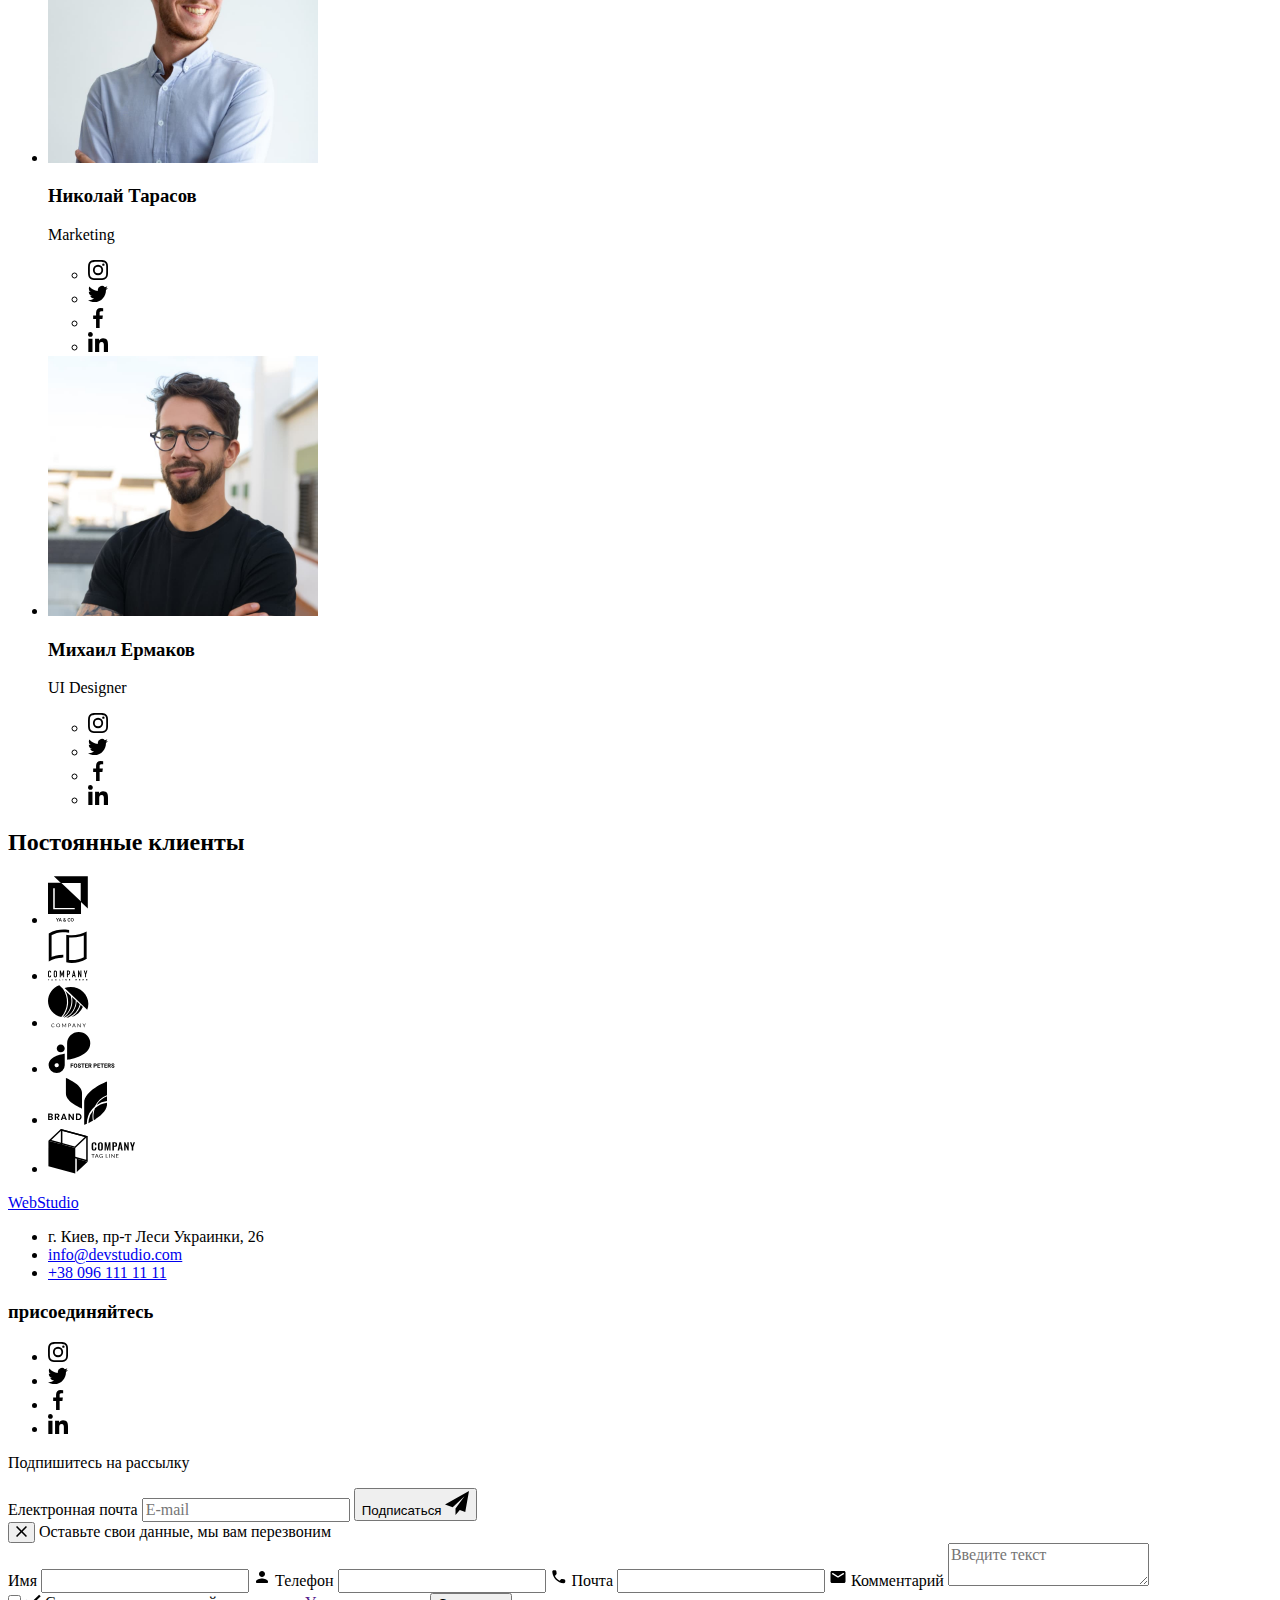
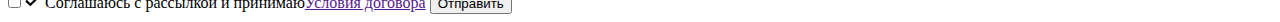
==== commit 9ab33494: "variables are connected" ====
--- a/index.html
+++ b/index.html
@@ -8,12 +8,12 @@
       href="https://fonts.googleapis.com/css2?family=Raleway:wght@700&family=Roboto:wght@400;500;700;900&display=swap"
       rel="stylesheet"
     />
-    <link
+    <!-- <link
       rel="stylesheet"
       href="https://cdnjs.cloudflare.com/ajax/libs/modern-normalize/1.0.0/modern-normalize.min.css"
-    />
-    <!-- <link rel="stylesheet" href="./css/main.min.css" /> -->
-    <link rel="stylesheet" href="./css/style.css" />
+    /> -->
+    <link rel="stylesheet" href="./css/main.min.css" />
+    <!-- <link rel="stylesheet" href="./css/style.css" /> -->
     <title>goit-markup-hw-07</title>
   </head>
   <body>
--- a/css/main.min.css
+++ b/css/main.min.css
@@ -1 +1,3 @@
-/* No CSS *//*# sourceMappingURL=main.min.css.map */+/*! modern-normalize v1.0.0 | MIT License | https://github.com/sindresorhus/modern-normalize */​ ​ ​ *,*::before,*::after{-webkit-box-sizing:border-box;box-sizing:border-box}​ ​ :root{-moz-tab-size:4;-o-tab-size:4;tab-size:4}​ ​ html{line-height:1.15;-webkit-text-size-adjust:100%}​ ​ ​ body{margin:0}​ ​ body{font-family:system-ui,-apple-system,"Segoe UI",Roboto,Helvetica,Arial,sans-serif,"Apple Color Emoji","Segoe UI Emoji"}​ ​ ​ hr{height:0;color:inherit}​ ​ ​ abbr[title]{-webkit-text-decoration:underline dotted;text-decoration:underline dotted}​ ​ b,strong{font-weight:bolder}​ ​ code,kbd,samp,pre{font-family:ui-monospace, SFMono-Regular, Consolas, 'Liberation Mono', Menlo,+ monospace;font-size:1em}​ ​ small{font-size:80%}​ ​ sub,sup{font-size:75%;line-height:0;position:relative;vertical-align:baseline}​ sub{bottom:-0.25em}​ sup{top:-0.5em}​ ​ ​ table{text-indent:0;border-color:inherit}​ ​ ​ button,input,optgroup,select,textarea{font-family:inherit;font-size:100%;line-height:1.15;margin:0}​ ​ button,select{text-transform:none}​ ​ button,[type='button'],[type='reset'],[type='submit']{-webkit-appearance:button}​ ​ ::-moz-focus-inner{border-style:none;padding:0}​ ​ :-moz-focusring{outline:1px dotted ButtonText}​ ​ :-moz-ui-invalid{box-shadow:none}​ ​ legend{padding:0}​ ​ progress{vertical-align:baseline}​ ​ ::-webkit-inner-spin-button,::-webkit-outer-spin-button{height:auto}​ ​ [type='search']{-webkit-appearance:textfield;outline-offset:-2px}​ ​ ::-webkit-search-decoration{-webkit-appearance:none}​ ​ ::-webkit-file-upload-button{-webkit-appearance:button;font:inherit}​ ​ ​ summary{display:list-item}
+/*# sourceMappingURL=main.min.css.map */--- a/css/style.css
+++ b/css/style.css
@@ -1,30 +1,31 @@
 :root {
-  --body-color: #ffffff;
-  --hero-text-color: #757575;
-  --title-text-color: #212121;
-  --accent-color: #2196f3;
-  --text-logo-color: #000000;
-  --button-hero-color-hover: #188ce8;
-  --footer-link-color: rgba(255, 255, 255, 0.6);
-  --team-back-color: #f5f4fa;
-  --bg-footer-color: #2f303a;
-  --bg-hero-color: #c4c4c4;
+  --white-color: #ffffff;
+  --text-gray-color: #757575;
+  --text-title-color: #212121;
+  --text-black-color: #000000;
+
+  --accent-blue-color: #2196f3;
+  --cliennts-light-gray-color: #afb1b8;
+  --border-header-color: #ececec;
+  -modal-vector-close-black-color: #000000;
+
+  --background-modal-color-overlay: rgba(0, 0, 0, 0.2);
+  --background-product-thumb-color: rgba(33, 150, 243, 0.9);
+  --background-hero-color: #c4c4c4;
+  --background-footer-color: #2f303a;
+  --background-team-color: #f5f4fa;
+
   --hero-overlay-color: rgba(47, 48, 58, 0.4);
-  --cliennt-color: #afb1b8;
-  --border-color-header: #ececec;
-  --modal-bg-color-overlay: rgba(0, 0, 0, 0.2);
-  --modal-vector-close-color: #000000;
   --overlay-section-work-color: rgba(47, 48, 58, 0.8);
+  --form-input-border-solid-color: rgba(255, 255, 255, 0.3);
+  --button-box-shadow-color: rgba(0, 0, 0, 0.15);
+  --hero-box-shadow-color: rgba(0, 0, 0, 0.25)
+ --link-footer: rgba(255, 255, 255, 0.6);
+ 
+--form-visually-hidden-placeholder-color: rgba(255, 255, 255, 0.6);
+
   --time-distribution-function: cubic-bezier(0.4, 0, 0.2, 1);
   --transition-time: 250ms;
-  --background-product-thumb-color: rgba(33, 150, 243, 0.9);
-  --form-visually-hidden-placeholder-color: rgba(255, 255, 255, 0.6);
-  --form-input-border-solid-color: rgba(255, 255, 255, 0.3);
-  --accent-color-trasparent: #2196f3e6;
-  --button-box-shadow-color: rgba(0, 0, 0, 0.15);
-  --hero-box-shadow-color: rgba(0, 0, 0, 0.25);
-  --link-footer: rgba(255, 255, 255, 0.6);
-  --color-testing: #941223;
 }
 /* ///////////////////////////////////////////////////// */
 /* -----global attributes------- */
@@ -32,8 +33,8 @@
   box-sizing: border-box;
 }
 body {
-  background-color: var(--body-color);
-  color: var(--hero-text-color);
+  background-color: var(--white-color);
+  color: var(--text-gray-color);
   font-family: 'Roboto', sans-serif;
   margin: 0;
 }
@@ -74,10 +75,10 @@
   padding-top: 10px;
   padding-bottom: 10px;
 
-  background-color: var(--accent-color);
+  background-color: var(--accent-blue-color);
   box-shadow: 0px 4px 4px var(--button-box-shadow-color);
   border-radius: 4px;
-  color: var(--body-color);
+  color: var(--white-color);
 
   font-weight: 700;
   font-size: 16px;
@@ -92,19 +93,19 @@
     background-color var(--transition-time) var(--time-distribution-function);
 }
 
-.button {
+.hero__button {
   padding-right: 32px;
   padding-left: 32px;
 }
 
-.button-submit {
+.modal__button-submit {
   padding-right: 55px;
   padding-left: 56px;
   transform: translateX(50%);
 }
 /* button-subscription */
 
-.button-subscription {
+.subscription__button-subscription {
   display: flex;
   align-items: center;
 
@@ -129,8 +130,8 @@
 .button-modal:focus,
 .button-submit:hover,
 .button-submit:focus {
-  background-color: var(--team-back-color);
-  color: var(--title-text-color);
+  background-color: var(--background-team-color);
+  color: var(--text-title-color);
   cursor: pointer;
 }
 
@@ -148,8 +149,8 @@
   height: 30px;
   border-radius: 50%;
 
-  fill: var(--modal-vector-close-color);
-  background-color: var(--body-color);
+  fill: var(--modal-vector-close-black-color);
+  background-color: var(--white-color);
 
   border: 1px solid rgba(0, 0, 0, 0.1);
   box-sizing: border-box;
@@ -159,7 +160,7 @@
 
 .button-close:hover,
 .button-close:focus {
-  fill: var(--accent-color);
+  fill: var(--accent-blue-color);
   cursor: pointer;
 }
 
@@ -172,7 +173,7 @@
 }
 
 .section__title {
-  color: var(--title-text-color);
+  color: var(--text-title-color);
   font-weight: 700;
   font-size: 36px;
   line-height: 1.16;
@@ -207,18 +208,18 @@
 }
 
 .socials-net__link--gray {
-  fill: var(--cliennt-color);
+  fill: var(--cliennts-light-gray-color);
 }
 
 .socials-net__link--white {
-  fill: var(--body-color);
+  fill: var(--white-color);
   background: rgba(255, 255, 255, 0.1);
 }
 
 .socials-net__link:hover,
 .socials-net__link:focus {
-  fill: var(--body-color);
-  background-color: var(--accent-color);
+  fill: var(--white-color);
+  background-color: var(--accent-blue-color);
 }
 
 /* ///////////////////////////////////////////////////// */
@@ -256,8 +257,8 @@
 /* page-header */
 
 .page-header {
-  background-color: var(--body-color);
-  border-bottom: 1px solid var(--border-color-header);
+  background-color: var(--white-color);
+  border-bottom: 1px solid var(--border-header-color);
 }
 
 .page-header__container {
@@ -285,15 +286,15 @@
 }
 
 .logo__web {
-  color: var(--accent-color);
+  color: var(--accent-blue-color);
 }
 
 .logo__studio {
-  color: var(--text-logo-color);
+  color: var(--text-black-color);
 }
 
 .logo__studio--white {
-  color: var(--body-color);
+  color: var(--white-color);
 }
 
 .page-footer__logo {
@@ -326,7 +327,7 @@
   padding-top: 32px;
   padding-bottom: 32px;
 
-  color: var(--title-text-color);
+  color: var(--text-title-color);
   font-weight: 500;
   font-size: 14px;
   line-height: 1.14;
@@ -347,7 +348,7 @@
   height: 4px;
   border-radius: 2px;
 
-  background-color: var(--accent-color);
+  background-color: var(--accent-blue-color);
 
   transition: opacity var(--transition-time) var(--time-distribution-function);
 }
@@ -363,11 +364,11 @@
 
 .site-nav__link:hover,
 .site-nav__link:focus {
-  color: var(--accent-color);
+  color: var(--accent-blue-color);
 }
 
 .site-nav__link--current {
-  color: var(--accent-color);
+  color: var(--accent-blue-color);
 }
 
 /* ///////////////////////////////////////////////////// */
@@ -388,7 +389,7 @@
   padding-top: 32px;
   padding-bottom: 32px;
 
-  color: var(--hero-text-color);
+  color: var(--text-gray-color);
   font-weight: 500;
   font-size: 14px;
   line-height: 1.14;
@@ -399,7 +400,7 @@
 
 .contacts-top__link:hover,
 .contacts-top__link:focus {
-  color: var(--accent-color);
+  color: var(--accent-blue-color);
 }
 
 .contacts-top__icon {
@@ -418,7 +419,7 @@
   margin-left: auto;
   margin-right: auto;
 
-  background-color: var(--bg-hero-color);
+  background-color: var(--background-hero-color);
   background-image: linear-gradient(
       var(--hero-overlay-color),
       var(--hero-overlay-color)
@@ -441,7 +442,7 @@
   margin-left: auto;
   margin-right: auto;
 
-  color: var(--body-color);
+  color: var(--white-color);
   font-weight: 900;
   font-size: 44px;
   line-height: 1.36;
@@ -476,7 +477,7 @@
   height: 120px;
   width: 270px;
   border-radius: 4px;
-  background-color: var(--team-back-color);
+  background-color: var(--background-team-color);
 }
 
 .features__icon {
@@ -487,7 +488,7 @@
   margin-top: 0px;
   margin-bottom: 10px;
 
-  color: var(--title-text-color);
+  color: var(--text-title-color);
   font-weight: 700;
   font-size: 14px;
   line-height: 1.14;
@@ -543,7 +544,7 @@
   text-align: center;
   letter-spacing: 0.03em;
   text-transform: uppercase;
-  color: var(--body-color);
+  color: var(--white-color);
   margin: 0;
 }
 
@@ -552,7 +553,7 @@
 /* our-team */
 
 .our-team {
-  background-color: var(--team-back-color);
+  background-color: var(--background-team-color);
 }
 
 .our-team__title {
@@ -571,7 +572,7 @@
   box-shadow: 0px 1px 3px rgba(0, 0, 0, 0.12), 0px 1px 1px rgba(0, 0, 0, 0.14),
     0px 2px 1px rgba(0, 0, 0, 0.2);
   border-radius: 0px 0px 4px 4p;
-  background-color: var(--body-color);
+  background-color: var(--white-color);
 }
 
 .our-team__photo {
@@ -579,7 +580,7 @@
 }
 
 .our-team__name {
-  color: var(--title-text-color);
+  color: var(--text-title-color);
   font-weight: 500;
   font-size: 16px;
   line-height: 1.18;
@@ -629,7 +630,7 @@
 }
 
 .clients__link {
-  fill: var(--cliennt-color);
+  fill: var(--cliennts-light-gray-color);
   border: 1px solid #afb1b8;
 
   box-sizing: border-box;
@@ -648,8 +649,8 @@
 
 .clients__link:hover,
 .clients__link:focus {
-  fill: var(--accent-color);
-  border: 1px solid var(--accent-color);
+  fill: var(--accent-blue-color);
+  border: 1px solid var(--accent-blue-color);
 }
 
 /* ///////////////////////////////////////////////////// */
@@ -660,7 +661,7 @@
   padding-top: 60px;
   padding-bottom: 60px;
 
-  background-color: var(--bg-footer-color);
+  background-color: var(--background-footer-color);
   border: 1px solid #000000;
   box-sizing: border-box;
   box-shadow: 0px 4px 4px var(--hero-box-shadow-color);
@@ -692,7 +693,7 @@
 }
 
 .contacts-bottom__location {
-  color: var(--body-color);
+  color: var(--white-color);
   font-weight: 400;
   font-size: 14px;
   line-height: 1.71;
@@ -711,7 +712,7 @@
 
 .contacts-bottom__link:focus,
 .contacts-bottom__link:hover {
-  color: var(--accent-color);
+  color: var(--accent-blue-color);
 }
 
 /* socials-footer */
@@ -730,7 +731,7 @@
   letter-spacing: 0.03em;
   text-transform: uppercase;
 
-  color: var(--body-color);
+  color: var(--white-color);
 
   margin-top: 0px;
   margin-bottom: 20px;
@@ -753,7 +754,7 @@
   letter-spacing: 0.03em;
   text-transform: uppercase;
 
-  color: var(--body-color);
+  color: var(--white-color);
 }
 
 .subscription__form {
@@ -783,8 +784,8 @@
 
 .subscription__input:hover,
 .subscription__input:focus {
-  color: var(--body-color);
-  border: 1px solid var(--accent-color);
+  color: var(--white-color);
+  border: 1px solid var(--accent-blue-color);
 }
 
 /* footer finish */
@@ -800,7 +801,7 @@
   width: 100%;
   height: 100%;
 
-  background-color: var(--modal-bg-color-overlay);
+  background-color: var(--background-modal-color-overlay);
   opacity: 1;
   transition: opacity var(--transition-time) var(--time-distribution-function);
 }
@@ -825,7 +826,7 @@
   margin: 0px;
   padding: 40px;
 
-  background-color: var(--body-color);
+  background-color: var(--white-color);
   box-shadow: 0px 1px 3px rgba(0, 0, 0, 0.12), 0px 1px 1px rgba(0, 0, 0, 0.14),
     0px 2px 1px rgba(0, 0, 0, 0.2);
   border-radius: 4px;
@@ -850,7 +851,7 @@
   text-align: center;
   letter-spacing: 0.03em;
 
-  color: var(--title-text-color);
+  color: var(--text-title-color);
 }
 
 /*форма*/
@@ -890,7 +891,7 @@
 
   letter-spacing: 0.01em;
 
-  color: var(--hero-text-color);
+  color: var(--text-gray-color);
 }
 
 .modal__form-input {
@@ -922,7 +923,7 @@
 .modal__form-input:focus-within,
 .modal__form-textarea:hover,
 .modal__form-textarea:focus {
-  border: 1px solid var(--accent-color);
+  border: 1px solid var(--accent-blue-color);
   /* Удаляем стандартный аутлайн чтоб виден был свой в Chrome */
   outline: 0;
   cursor: pointer;
@@ -934,7 +935,7 @@
   top: 50%;
   left: 12px;
 
-  fill: var(--title-text-color);
+  fill: var(--text-title-color);
 
   transition: var(--transition-time) var(--time-distribution-function);
   /* pointer-events: none; */
@@ -942,7 +943,7 @@
 
 .modal__form-input:hover + .modal__form-icon,
 .modal__form-input:focus + .modal__form-icon {
-  fill: var(--accent-color);
+  fill: var(--accent-blue-color);
 }
 
 /* checkbox */
@@ -955,14 +956,14 @@
 
 .modal__check-icon {
   display: flex;
-  justify-content: center;
-  align-items: center;
+  /* justify-content: center;
+  align-items: center; */
 
   margin-right: 7px;
   border-radius: 2px;
   background-origin: border-box;
 
-  border: 2px solid var(--title-text-color);
+  border: 2px solid var(--text-title-color);
   background-color: transparent;
   fill: transparent;
 
@@ -975,9 +976,9 @@
 
 .modal__check:hover + .modal__check-icon,
 .modal__check-input:checked + .modal__check-icon {
-  background-color: var(--accent-color);
-  border-color: var(--accent-color);
-  fill: var(--body-color);
+  background-color: var(--accent-blue-color);
+  border-color: var(--accent-blue-color);
+  fill: var(--white-color);
   cursor: pointer;
 }
 
@@ -986,21 +987,21 @@
 }
 
 .modal__check-link {
-  color: var(--accent-color);
+  color: var(--accent-blue-color);
   text-decoration: underline;
   margin-left: 7px;
 }
 
 .modal__check-input:checked + .modal__check-icon {
-  border-color: var(--accent-color);
-  background-color: var(--accent-color);
+  border-color: var(--accent-blue-color);
+  background-color: var(--accent-blue-color);
   /* fill: var(--color-testing); */
 }
 
 .modal__check-agreement {
   display: flex;
-  justify-content: center;
-  align-items: center;
+  /* justify-content: center;
+  align-items: center; */
 
   font-weight: 400;
   font-size: 14px;
@@ -1008,15 +1009,15 @@
 
   letter-spacing: 0.03em;
 
-  color: var(--hero-text-color);
+  color: var(--text-gray-color);
 }
 
 /* ---------СТИЛИ ПОРТФОЛИО-------------- */
 /* .........фильтры или радио кнопки....... */
 
 .filtres {
-  color: var(--title-text-color);
-  background-color: var(--team-back-color);
+  color: var(--text-title-color);
+  background-color: var(--background-team-color);
 
   font-weight: 500;
   font-size: 16px;
@@ -1059,8 +1060,8 @@
 .content-selector .filtres:hover,
 .content-selector .filtres:focus,
 .content-selector .filtres:active {
-  color: var(--body-color);
-  background-color: var(--accent-color);
+  color: var(--white-color);
+  background-color: var(--accent-blue-color);
   cursor: pointer;
 }
 
@@ -1074,7 +1075,7 @@
 
   letter-spacing: 0.06em;
 
-  color: var(--title-text-color);
+  color: var(--text-title-color);
 }
 
 .portfolio .paragraph {
@@ -1151,7 +1152,7 @@
   letter-spacing: 0.03em;
 
   margin: 63px 24px;
-  color: var(--body-color);
+  color: var(--white-color);
 
   transition: transform var(--transition-time) var(--time-distribution-function);
 }
@@ -1178,7 +1179,7 @@
 } */
 
 .content .card {
-  background-color: var(--body-color);
+  background-color: var(--white-color);
   border-right: 1px solid #eeeeee;
   border-bottom: 1px solid #eeeeee;
   border-left: 1px solid #eeeeee;
@@ -1193,7 +1194,7 @@
 }
 
 /* .modal .check a {
-  color: var(--accent-color);
+  color: var(--accent-blue-color);
 } */
 
 /**********************************************
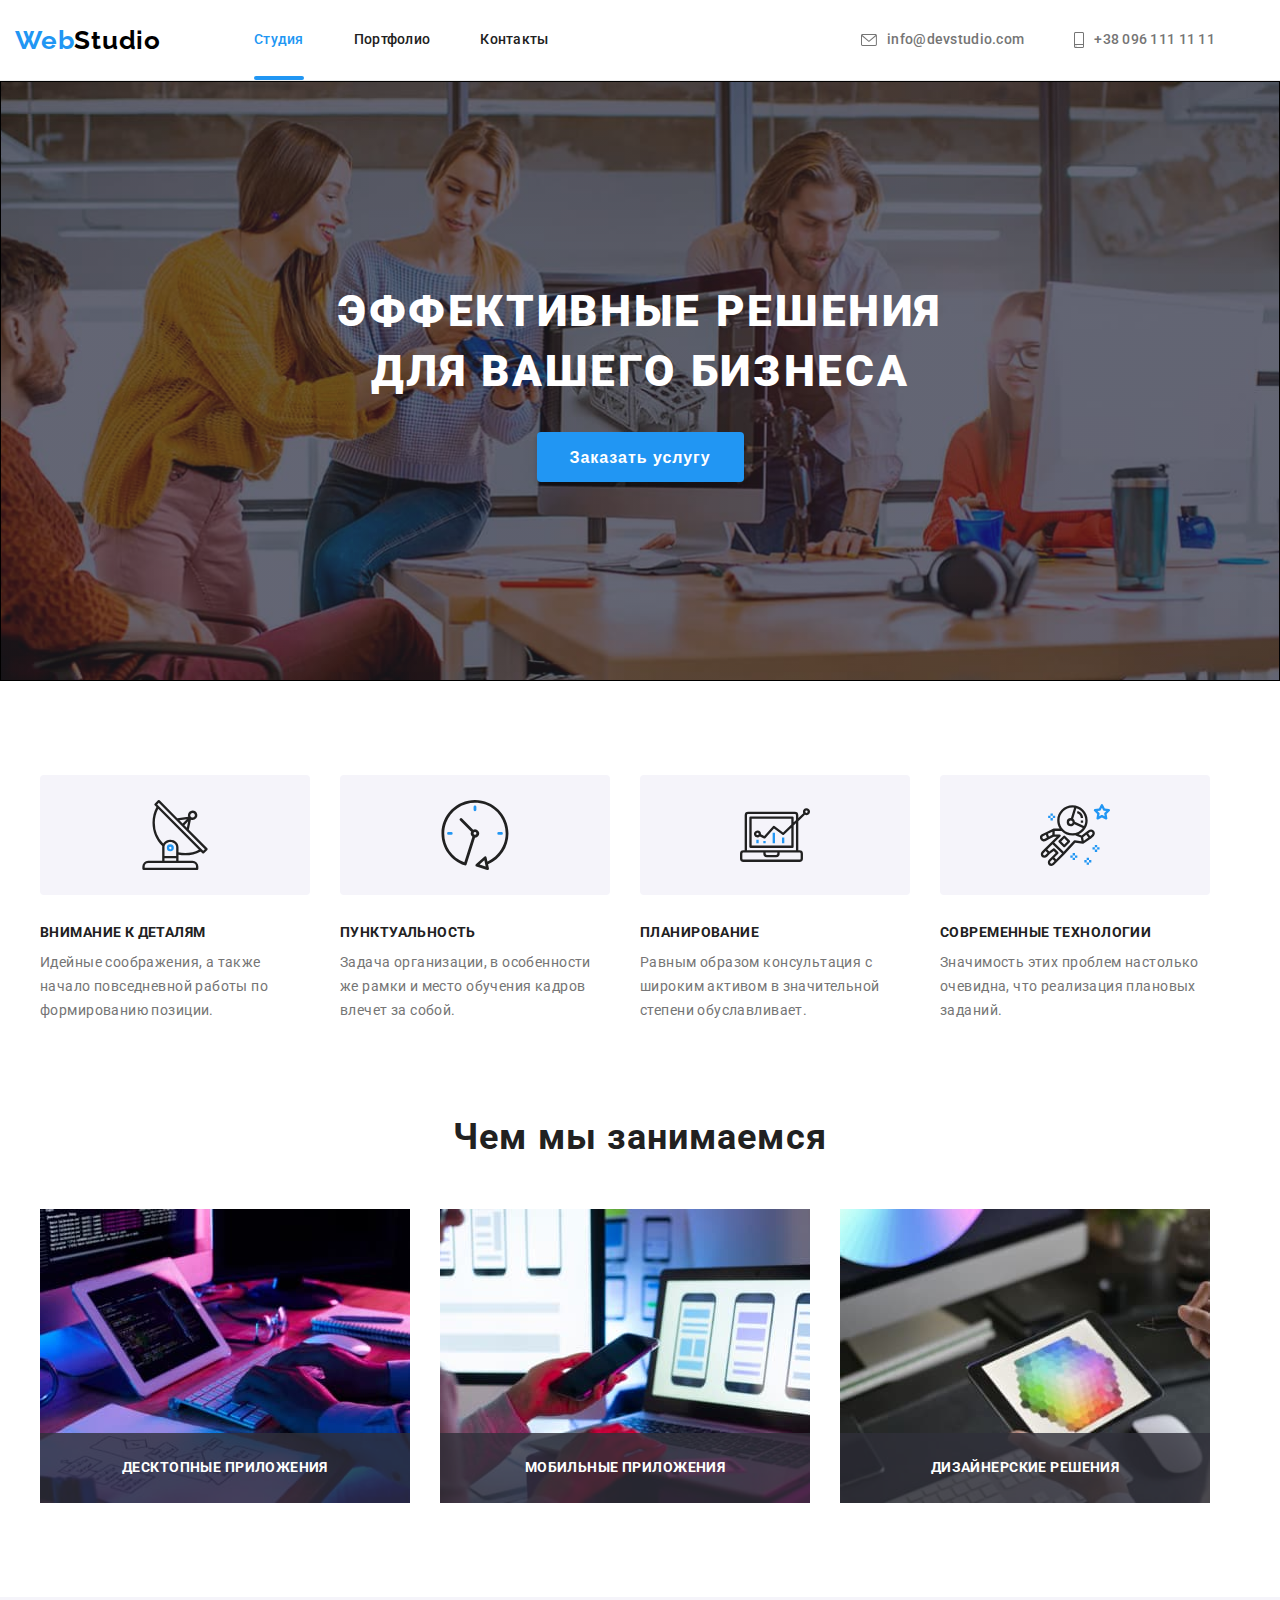
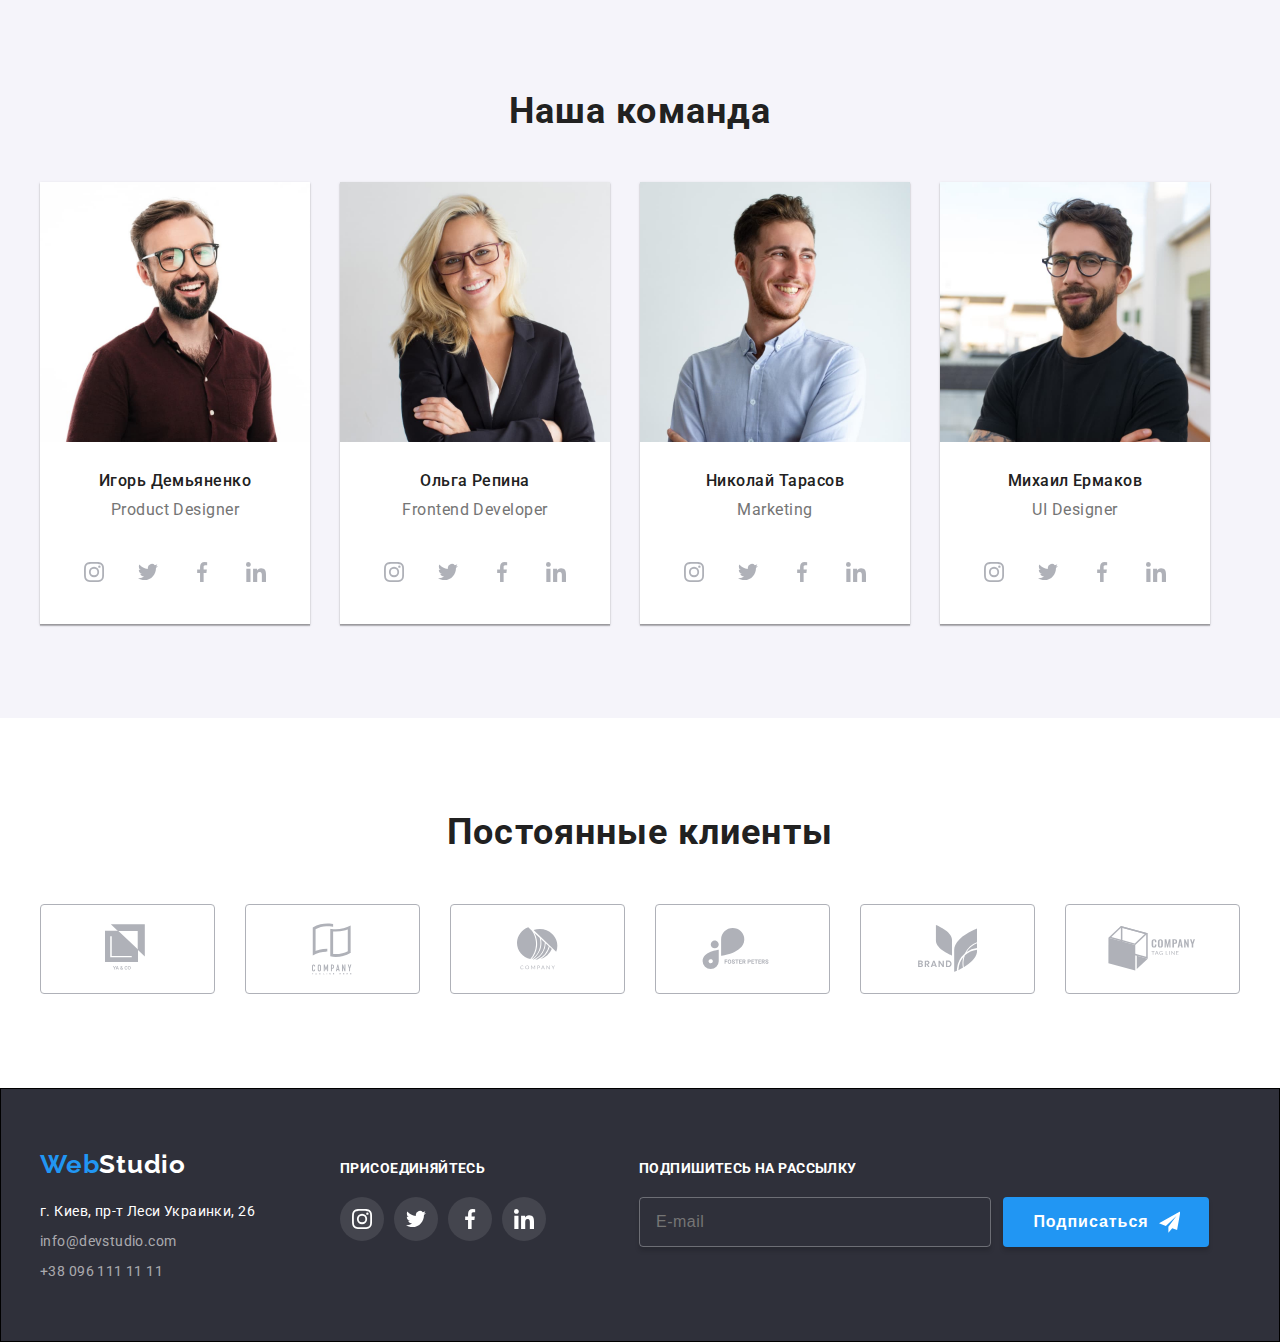
==== commit 7802549e: "changed names of variable colors on page heder, site nav" ====
--- a/index.html
+++ b/index.html
@@ -12,8 +12,8 @@
       rel="stylesheet"
       href="https://cdnjs.cloudflare.com/ajax/libs/modern-normalize/1.0.0/modern-normalize.min.css"
     /> -->
-    <link rel="stylesheet" href="./css/main.min.css" />
-    <!-- <link rel="stylesheet" href="./css/style.css" /> -->
+    <!-- <link rel="stylesheet" href="./css/main.min.css" /> -->
+    <link rel="stylesheet" href="./css/style.css" />
     <title>goit-markup-hw-07</title>
   </head>
   <body>
--- a/css/main.min.css
+++ b/css/main.min.css
@@ -1,3 +1,3 @@
 /*! modern-normalize v1.0.0 | MIT License | https://github.com/sindresorhus/modern-normalize */​ ​ ​ *,*::before,*::after{-webkit-box-sizing:border-box;box-sizing:border-box}​ ​ :root{-moz-tab-size:4;-o-tab-size:4;tab-size:4}​ ​ html{line-height:1.15;-webkit-text-size-adjust:100%}​ ​ ​ body{margin:0}​ ​ body{font-family:system-ui,-apple-system,"Segoe UI",Roboto,Helvetica,Arial,sans-serif,"Apple Color Emoji","Segoe UI Emoji"}​ ​ ​ hr{height:0;color:inherit}​ ​ ​ abbr[title]{-webkit-text-decoration:underline dotted;text-decoration:underline dotted}​ ​ b,strong{font-weight:bolder}​ ​ code,kbd,samp,pre{font-family:ui-monospace, SFMono-Regular, Consolas, 'Liberation Mono', Menlo,- monospace;font-size:1em}​ ​ small{font-size:80%}​ ​ sub,sup{font-size:75%;line-height:0;position:relative;vertical-align:baseline}​ sub{bottom:-0.25em}​ sup{top:-0.5em}​ ​ ​ table{text-indent:0;border-color:inherit}​ ​ ​ button,input,optgroup,select,textarea{font-family:inherit;font-size:100%;line-height:1.15;margin:0}​ ​ button,select{text-transform:none}​ ​ button,[type='button'],[type='reset'],[type='submit']{-webkit-appearance:button}​ ​ ::-moz-focus-inner{border-style:none;padding:0}​ ​ :-moz-focusring{outline:1px dotted ButtonText}​ ​ :-moz-ui-invalid{box-shadow:none}​ ​ legend{padding:0}​ ​ progress{vertical-align:baseline}​ ​ ::-webkit-inner-spin-button,::-webkit-outer-spin-button{height:auto}​ ​ [type='search']{-webkit-appearance:textfield;outline-offset:-2px}​ ​ ::-webkit-search-decoration{-webkit-appearance:none}​ ​ ::-webkit-file-upload-button{-webkit-appearance:button;font:inherit}​ ​ ​ summary{display:list-item}
+ monospace;font-size:1em}​ ​ small{font-size:80%}​ ​ sub,sup{font-size:75%;line-height:0;position:relative;vertical-align:baseline}​ sub{bottom:-0.25em}​ sup{top:-0.5em}​ ​ ​ table{text-indent:0;border-color:inherit}​ ​ ​ button,input,optgroup,select,textarea{font-family:inherit;font-size:100%;line-height:1.15;margin:0}​ ​ button,select{text-transform:none}​ ​ button,[type='button'],[type='reset'],[type='submit']{-webkit-appearance:button}​ ​ ::-moz-focus-inner{border-style:none;padding:0}​ ​ :-moz-focusring{outline:1px dotted ButtonText}​ ​ :-moz-ui-invalid{box-shadow:none}​ ​ legend{padding:0}​ ​ progress{vertical-align:baseline}​ ​ ::-webkit-inner-spin-button,::-webkit-outer-spin-button{height:auto}​ ​ [type='search']{-webkit-appearance:textfield;outline-offset:-2px}​ ​ ::-webkit-search-decoration{-webkit-appearance:none}​ ​ ::-webkit-file-upload-button{-webkit-appearance:button;font:inherit}​ ​ ​ summary{display:list-item}html{-webkit-box-sizing:border-box;box-sizing:border-box}body{background-color:var(--body-color);color:var(--hero-text-color);font-family:'Roboto', sans-serif;margin:0}a{text-decoration:none;color:inherit;display:block}address{color:inherit;font-style:normal}img{display:block;max-width:100%;height:auto}.list{list-style-type:none;padding:0px;margin:0px}.button,.button-subscription,.button-modal,.button-submit{display:inline-block;min-width:200px;max-height:50px;padding-top:10px;padding-bottom:10px;background-color:#2196f3;-webkit-box-shadow:0px 4px 4px rgba(0,0,0,0.15);box-shadow:0px 4px 4px rgba(0,0,0,0.15);border-radius:4px;color:#fff;font-weight:700;font-size:16px;line-height:1.9;-webkit-box-align:center;-ms-flex-align:center;align-items:center;text-align:center;letter-spacing:0.06em;border:1px solid transparent;-webkit-transition:250ms cubic-bezier(0.4, 0, 0.2, 1),background-color 250ms cubic-bezier(0.4, 0, 0.2, 1);transition:250ms cubic-bezier(0.4, 0, 0.2, 1),background-color 250ms cubic-bezier(0.4, 0, 0.2, 1)}.hero__button{padding-right:32px;padding-left:32px}.modal__button-submit{padding-right:55px;padding-left:56px;-webkit-transform:translateX(50%);transform:translateX(50%)}.subscription__button-subscription{display:-webkit-box;display:-ms-flexbox;display:flex;-webkit-box-align:center;-ms-flex-align:center;align-items:center;padding-right:28px;padding-left:29px}.button-subscription__icon{fill:currentColor;margin-left:10px}.button-subscription{padding-right:28px;padding-left:29px}.button:hover,.button:focus,.button-subscription:hover,.button-subscription:focus,.button-modal:hover,.button-modal:focus,.button-submit:hover,.button-submit:focus{background-color:#f5f4fa;color:#212121;cursor:pointer}.button-close{position:absolute;display:-webkit-box;display:-ms-flexbox;display:flex;-webkit-box-pack:center;-ms-flex-pack:center;justify-content:center;-webkit-box-align:center;-ms-flex-align:center;align-items:center;padding:6px;top:8px;right:8px;width:30px;height:30px;border-radius:50%;fill:#000;background-color:#fff;border:1px solid rgba(0,0,0,0.1);-webkit-box-sizing:border-box;box-sizing:border-box;-webkit-transition:250ms cubic-bezier(0.4, 0, 0.2, 1);transition:250ms cubic-bezier(0.4, 0, 0.2, 1)}.button-close:hover,.button-close:focus{fill:#2196f3;cursor:pointer}.contacts-top{display:-webkit-box;display:-ms-flexbox;display:flex}.contacts-top__item:not(:last-child){margin-right:50px}.contacts-top__link{display:-webkit-box;display:-ms-flexbox;display:flex;-webkit-box-align:center;-ms-flex-align:center;align-items:center;padding-top:32px;padding-bottom:32px;color:#757575;font-weight:500;font-size:14px;line-height:1.14;letter-spacing:0.02em;-webkit-transition:250ms cubic-bezier(0.4, 0, 0.2, 1);transition:250ms cubic-bezier(0.4, 0, 0.2, 1)}.contacts-top__link:hover,.contacts-top__link:focus{color:#2196f3}.contacts-top__icon{margin-right:10px;fill:currentColor}.contacts-bottom{margin:0px;padding:0px}.contacts-bottom__item{height:21px}.contacts-bottom__item:not(:last-child){margin-bottom:9px}.contacts-bottom__location{color:#fff;font-weight:400;font-size:14px;line-height:1.71;letter-spacing:0.03em}.contacts-bottom__link{font-weight:400;font-size:14px;line-height:1.71;letter-spacing:0.03em;color:rgba(255,255,255,0.6);-webkit-transition:250ms cubic-bezier(0.4, 0, 0.2, 1);transition:250ms cubic-bezier(0.4, 0, 0.2, 1)}.contacts-bottom__link:focus,.contacts-bottom__link:hover{color:#2196f3}.section{padding-bottom:94px}.section__title{color:#212121;font-weight:700;font-size:36px;line-height:1.16;text-align:center;letter-spacing:0.03em;margin-top:0px;margin-bottom:50px}.socials-net{display:-webkit-box;display:-ms-flexbox;display:flex}.socials-net__item:not(:last-child){margin-right:10px}.socials-net__link{display:-webkit-box;display:-ms-flexbox;display:flex;-webkit-box-pack:center;-ms-flex-pack:center;justify-content:center;-webkit-box-align:center;-ms-flex-align:center;align-items:center;width:44px;height:44px;border-radius:50%;-webkit-transition:250ms cubic-bezier(0.4, 0, 0.2, 1);transition:250ms cubic-bezier(0.4, 0, 0.2, 1)}.socials-net__link--gray{fill:#afb1b8}.socials-net__link--white{fill:#fff;background:rgba(255,255,255,0.1)}.socials-net__link:hover,.socials-net__link:focus{fill:#fff;background-color:#2196f3}.container{width:1200px;margin-left:auto;margin-right:auto;padding-left:15px;padding-right:15px;outline:1px solid red}.visually-hidden{position:absolute;width:1px;height:1px;margin:-1px;border:0;padding:0;clip:rect(0 0 0 0);overflow:hidden}.page-header{background-color:#fff;border-bottom:1px solid #ececec}.page-header__container{display:-webkit-box;display:-ms-flexbox;display:flex;-webkit-box-pack:justify;-ms-flex-pack:justify;justify-content:space-between}.page-header__nav{display:-webkit-box;display:-ms-flexbox;display:flex;-webkit-box-align:center;-ms-flex-align:center;align-items:center}.logo{font-family:'Raleway', sans-serif;font-weight:700;font-size:26px;line-height:1.19;text-decoration:none;letter-spacing:0.03em}.logo__web{color:#2196f3}.logo__studio{color:#000}.logo__studio--white{color:#fff}.page-footer__logo{margin-bottom:20px}.site-nav{display:-webkit-box;display:-ms-flexbox;display:flex;margin-left:93px}.site-nav__item{margin-right:50px}.site-nav__item:last-child{margin-right:0px}.site-nav__link{position:relative;display:block;padding-top:32px;padding-bottom:32px;color:var(--title-text-color);font-weight:500;font-size:14px;line-height:1.14;letter-spacing:0.02em;-webkit-transition:color var(--transition-time) var(--time-distribution-function);transition:color var(--transition-time) var(--time-distribution-function)}.site-nav__link::after{content:'';position:absolute;display:block;opacity:0;bottom:0;width:100%;height:4px;border-radius:2px;background-color:var(--accent-color);-webkit-transition:opacity var(--transition-time) var(--time-distribution-function);transition:opacity var(--transition-time) var(--time-distribution-function)}.site-nav__link:hover::after,.site-nav__link:focus::after{opacity:1}.site-nav__link--current::after{opacity:1}.site-nav{display:-webkit-box;display:-ms-flexbox;display:flex;margin-left:93px}.site-nav__item{margin-right:50px}.site-nav__item:last-child{margin-right:0px}.site-nav__link{position:relative;display:block;padding-top:32px;padding-bottom:32px;color:var(--text-title-color);font-weight:500;font-size:14px;line-height:1.14;letter-spacing:0.02em;-webkit-transition:color var(--transition-time) var(--time-distribution-function);transition:color var(--transition-time) var(--time-distribution-function)}.site-nav__link::after{content:'';position:absolute;display:block;opacity:0;bottom:0;width:100%;height:4px;border-radius:2px;background-color:var(--accent-blue-color);-webkit-transition:opacity var(--transition-time) var(--time-distribution-function);transition:opacity var(--transition-time) var(--time-distribution-function)}.site-nav__link:hover::after,.site-nav__link:focus::after{opacity:1}.site-nav__link--current::after{opacity:1}.site-nav__link:hover,.site-nav__link:focus{color:var(--accent-blue-color)}.site-nav__link--current{color:var(--accent-blue-color)}.site-nav__link:hover,.site-nav__link:focus{color:var(--accent-color)}.site-nav__link--current{color:var(--accent-color)}.hero{padding-top:200px;max-width:1600px;height:600px;margin-left:auto;margin-right:auto;background-color:var(--bg-hero-color);background-image:-webkit-gradient(linear, left top, left bottom, from(var(--hero-overlay-color)), to(var(--hero-overlay-color))),url(../images/hero.jpg);background-image:linear-gradient(var(--hero-overlay-color), var(--hero-overlay-color)),url(../images/hero.jpg);background-size:cover;background-repeat:no-repeat;background-position:center;border:1px solid #000000;-webkit-box-sizing:border-box;box-sizing:border-box;-webkit-box-shadow:0px 4px 4px var(--hero-box-shadow-color);box-shadow:0px 4px 4px var(--hero-box-shadow-color);text-align:center}.hero__title{margin-top:0px;margin-bottom:30px;margin-left:auto;margin-right:auto;color:var(--body-color);font-weight:900;font-size:44px;line-height:1.36;letter-spacing:0.06em;text-transform:uppercase}.features{padding-top:94px}.features__items{display:-webkit-box;display:-ms-flexbox;display:flex}.features__item{width:270px}.features__item:not(:last-child){margin-right:30px}.features__thumb{margin-top:0px;margin-bottom:30px;height:120px;width:270px;border-radius:4px;background-color:var(--team-back-color)}.features__icon{margin:25px 100px}.features__title{margin-top:0px;margin-bottom:10px;color:var(--title-text-color);font-weight:700;font-size:14px;line-height:1.14;letter-spacing:0.03em;text-transform:uppercase}.features__text{margin-top:0px;margin-bottom:0px;font-weight:400;font-size:14px;line-height:1.71;letter-spacing:0.03em}.our-works{padding-top:0px}.our-works__items{position:relative;display:-webkit-box;display:-ms-flexbox;display:flex}.our-works__item:not(:last-child){margin-right:30px}.our-works__overlay{position:absolute;display:-webkit-box;display:-ms-flexbox;display:flex;-webkit-box-pack:center;-ms-flex-pack:center;justify-content:center;-webkit-box-align:center;-ms-flex-align:center;align-items:center;bottom:0px;width:370px;height:70px;background-color:var(--overlay-section-work-color)}.our-works__title{font-weight:700;font-size:14px;line-height:1.14;text-align:center;letter-spacing:0.03em;text-transform:uppercase;color:var(--body-color);margin:0}.our-team{background-color:var(--team-back-color)}.our-team__title{padding-top:94px}.our-team__items{display:-webkit-box;display:-ms-flexbox;display:flex}.our-team__item:not(:last-child){margin-right:30px}.our-team__item{-webkit-box-shadow:0px 1px 3px rgba(0,0,0,0.12),0px 1px 1px rgba(0,0,0,0.14),0px 2px 1px rgba(0,0,0,0.2);box-shadow:0px 1px 3px rgba(0,0,0,0.12),0px 1px 1px rgba(0,0,0,0.14),0px 2px 1px rgba(0,0,0,0.2);border-radius:0px 0px 4px 4p;background-color:var(--body-color)}.our-team__photo{margin-bottom:30px}.our-team__name{color:var(--title-text-color);font-weight:500;font-size:16px;line-height:1.18;text-align:center;letter-spacing:0.03em;margin-top:0px;margin-bottom:10px}.our-team__profession{font-weight:400;font-size:16px;line-height:1.18;text-align:center;letter-spacing:0.03em;margin-top:0px;margin-bottom:30px}.our-team__socials-container{display:-webkit-box;display:-ms-flexbox;display:flex;-webkit-box-pack:center;-ms-flex-pack:center;justify-content:center;margin-bottom:30px}.clients{padding-top:94px}.clients__items{display:-webkit-box;display:-ms-flexbox;display:flex}.clients__item{display:-webkit-box;display:-ms-flexbox;display:flex;width:calc((100% - 150px) / 6)}.clients__item:not(:last-child){margin-right:30px}.clients__link{fill:var(--cliennt-color);border:1px solid #afb1b8;-webkit-box-sizing:border-box;box-sizing:border-box;border-radius:4px;width:100%;height:90px;margin:0px;display:-webkit-box;display:-ms-flexbox;display:flex;-webkit-box-pack:center;-ms-flex-pack:center;justify-content:center;-webkit-box-align:center;-ms-flex-align:center;align-items:center;-webkit-transition:var(--transition-time) var(--time-distribution-function);transition:var(--transition-time) var(--time-distribution-function)}.clients__link:hover,.clients__link:focus{fill:var(--accent-color);border:1px solid var(--accent-color)}.page-footer{padding-top:60px;padding-bottom:60px;background-color:var(--bg-footer-color);border:1px solid #000000;-webkit-box-sizing:border-box;box-sizing:border-box;-webkit-box-shadow:0px 4px 4px var(--hero-box-shadow-color);box-shadow:0px 4px 4px var(--hero-box-shadow-color)}.page-footer__container{display:-webkit-box;display:-ms-flexbox;display:flex;-webkit-box-align:baseline;-ms-flex-align:baseline;align-items:baseline}.page-footer__info{margin:0px;width:230px}.socials-footer{margin-left:70px;width:206px;height:80px}.socials-footer__title{font-style:normal;font-weight:700;font-size:14px;line-height:1.14;letter-spacing:0.03em;text-transform:uppercase;color:var(--white-color);margin-top:0px;margin-bottom:20px}.subscription{width:570px;margin-left:93px}.subscription__title{margin-top:0px;margin-bottom:20px;font-weight:700;font-size:14px;line-height:1.14;letter-spacing:0.03em;text-transform:uppercase;color:var(--white-color)}.subscription__form{display:-webkit-box;display:-ms-flexbox;display:flex}.subscription__input{width:358px;height:50px;margin-right:12px;padding:15px 16px;font-weight:400;font-size:16px;line-height:1.25;letter-spacing:0.03em;color:var(--form-visually-hidden-placeholder-color);border:1px solid var(--form-input-border-solid-color);-webkit-box-sizing:border-box;box-sizing:border-box;border-radius:4px;-webkit-box-shadow:0px 4px 4px rgba(0,0,0,0.15);box-shadow:0px 4px 4px rgba(0,0,0,0.15);background-color:transparent;-webkit-transition:var(--transition-time) var(--time-distribution-function);transition:var(--transition-time) var(--time-distribution-function)}.subscription__input:hover,.subscription__input:focus{color:var(--white-color);border:1px solid var(--accent-blue-color)}
 /*# sourceMappingURL=main.min.css.map */--- a/css/style.css
+++ b/css/style.css
@@ -165,7 +165,78 @@
 }
 
 /* ///////////////////////////////////////////////////// */
-
+/* contacts-top */
+
+.contacts-top {
+  display: flex;
+}
+
+.contacts-top__item:not(:last-child) {
+  margin-right: 50px;
+}
+
+.contacts-top__link {
+  display: flex;
+  align-items: center;
+  padding-top: 32px;
+  padding-bottom: 32px;
+
+  color: var(--text-gray-color);
+  font-weight: 500;
+  font-size: 14px;
+  line-height: 1.14;
+  letter-spacing: 0.02em;
+
+  transition: var(--transition-time) var(--time-distribution-function);
+}
+
+.contacts-top__link:hover,
+.contacts-top__link:focus {
+  color: var(--accent-blue-color);
+}
+
+.contacts-top__icon {
+  margin-right: 10px;
+  fill: currentColor;
+}
+/* contacts-bottom */
+.contacts-bottom {
+  margin: 0px;
+  padding: 0px;
+}
+
+.contacts-bottom__item {
+  height: 21px;
+}
+
+.contacts-bottom__item:not(:last-child) {
+  margin-bottom: 9px;
+}
+
+.contacts-bottom__location {
+  color: var(--white-color);
+  font-weight: 400;
+  font-size: 14px;
+  line-height: 1.71;
+  letter-spacing: 0.03em;
+}
+
+.contacts-bottom__link {
+  font-weight: 400;
+  font-size: 14px;
+  line-height: 1.71;
+  letter-spacing: 0.03em;
+  color: rgba(255, 255, 255, 0.6);
+
+  transition: var(--transition-time) var(--time-distribution-function);
+}
+
+.contacts-bottom__link:focus,
+.contacts-bottom__link:hover {
+  color: var(--accent-blue-color);
+}
+
+/* ///////////////////////////////////////////////////// */
 /* ..........Section.......... */
 
 .section {
@@ -373,42 +444,6 @@
 
 /* ///////////////////////////////////////////////////// */
 
-/* contacts-top */
-
-.contacts-top {
-  display: flex;
-}
-
-.contacts-top__item:not(:last-child) {
-  margin-right: 50px;
-}
-
-.contacts-top__link {
-  display: flex;
-  align-items: center;
-  padding-top: 32px;
-  padding-bottom: 32px;
-
-  color: var(--text-gray-color);
-  font-weight: 500;
-  font-size: 14px;
-  line-height: 1.14;
-  letter-spacing: 0.02em;
-
-  transition: var(--transition-time) var(--time-distribution-function);
-}
-
-.contacts-top__link:hover,
-.contacts-top__link:focus {
-  color: var(--accent-blue-color);
-}
-
-.contacts-top__icon {
-  margin-right: 10px;
-  fill: currentColor;
-}
-
-/* ///////////////////////////////////////////////////// */
 
 /* hero */
 
@@ -678,42 +713,6 @@
   /* outline: 1px solid red; */
 }
 
-/* contacts-bottom */
-.contacts-bottom {
-  margin: 0px;
-  padding: 0px;
-}
-
-.contacts-bottom__item {
-  height: 21px;
-}
-
-.contacts-bottom__item:not(:last-child) {
-  margin-bottom: 9px;
-}
-
-.contacts-bottom__location {
-  color: var(--white-color);
-  font-weight: 400;
-  font-size: 14px;
-  line-height: 1.71;
-  letter-spacing: 0.03em;
-}
-
-.contacts-bottom__link {
-  font-weight: 400;
-  font-size: 14px;
-  line-height: 1.71;
-  letter-spacing: 0.03em;
-  color: rgba(255, 255, 255, 0.6);
-
-  transition: var(--transition-time) var(--time-distribution-function);
-}
-
-.contacts-bottom__link:focus,
-.contacts-bottom__link:hover {
-  color: var(--accent-blue-color);
-}
 
 /* socials-footer */
 .socials-footer {
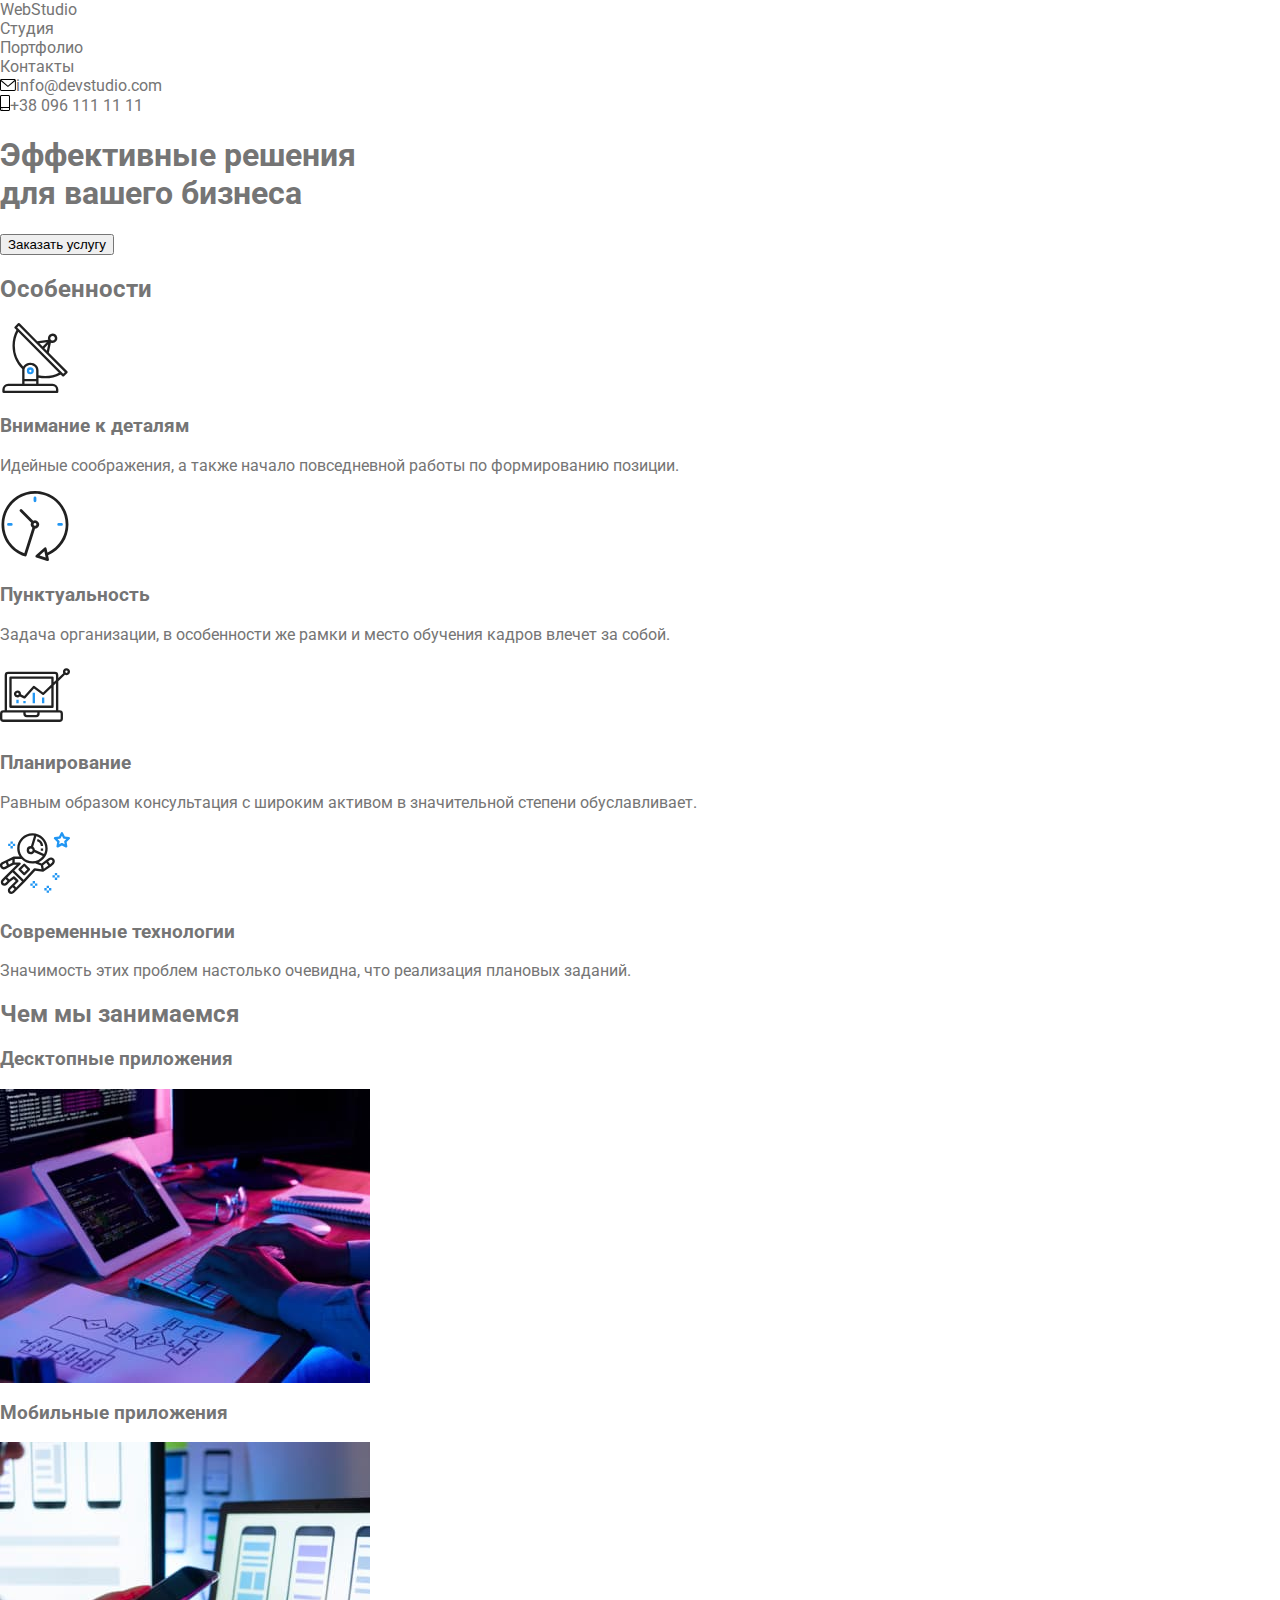
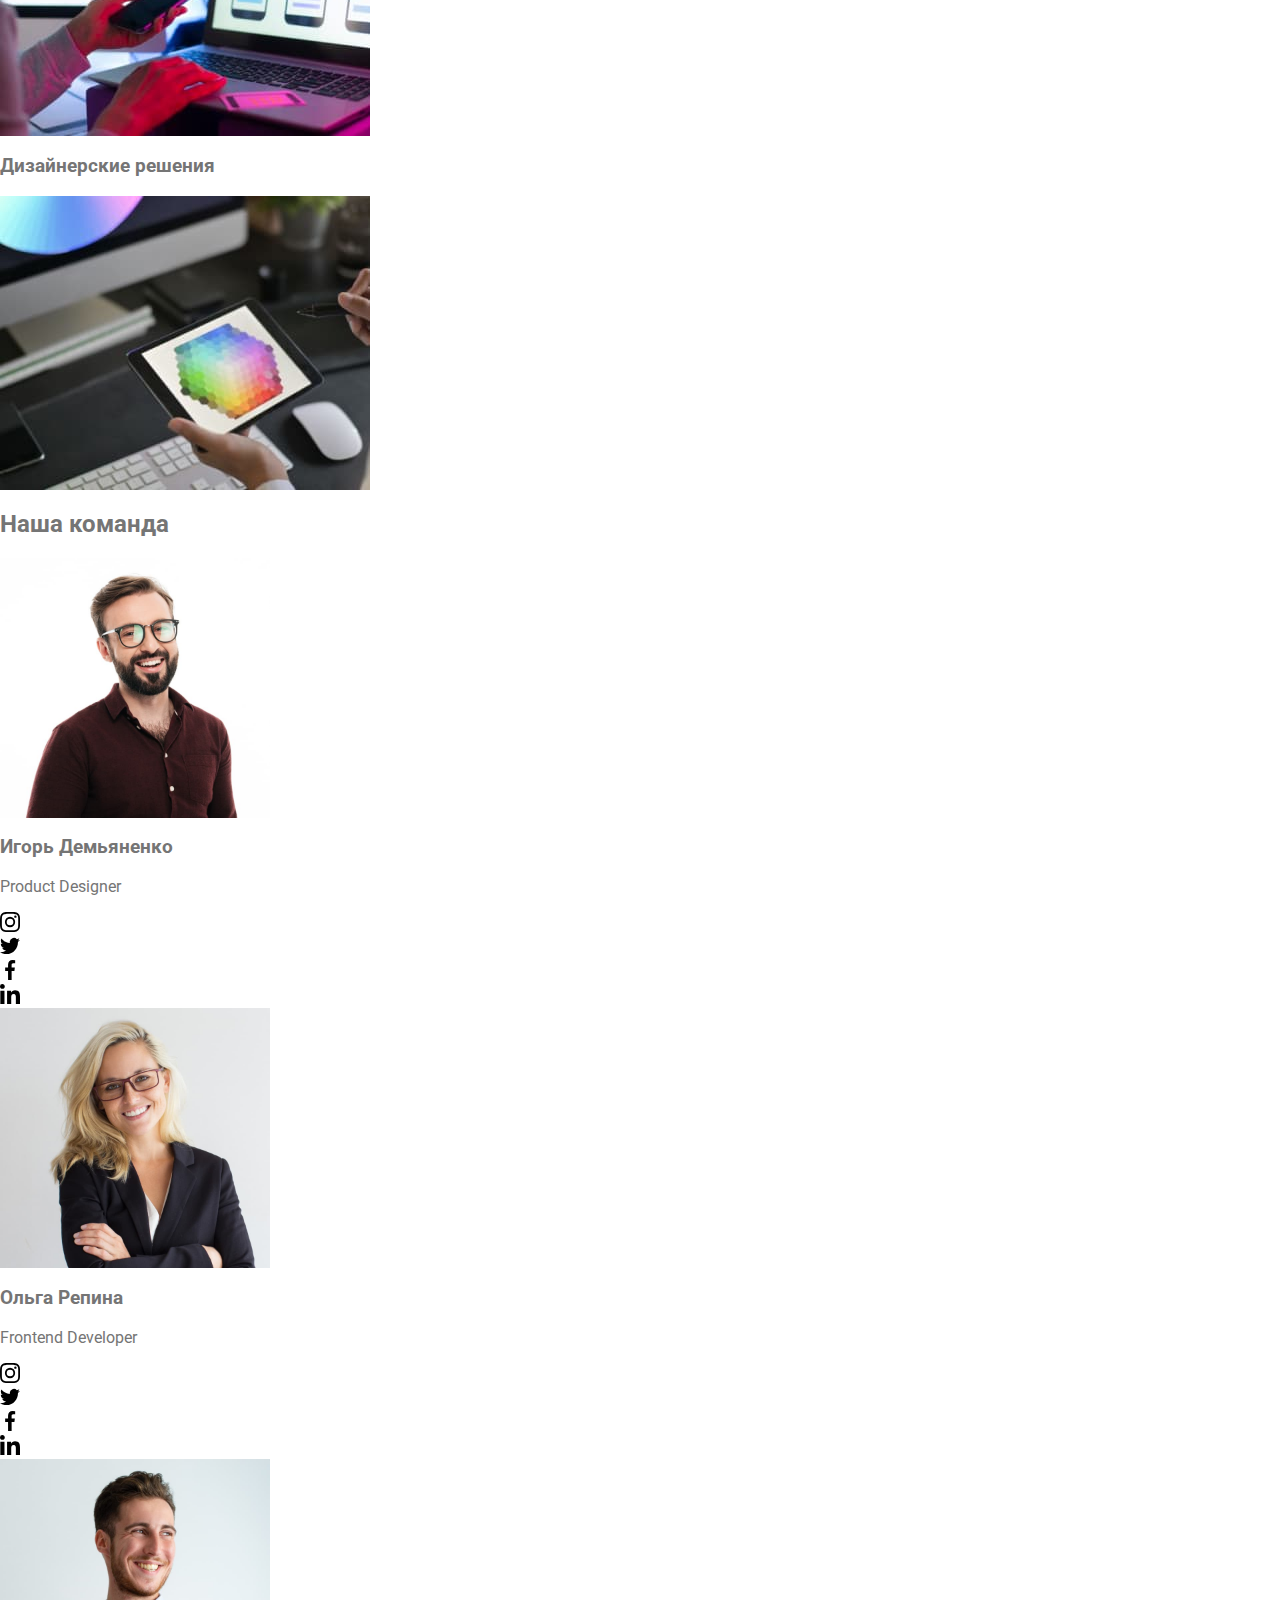
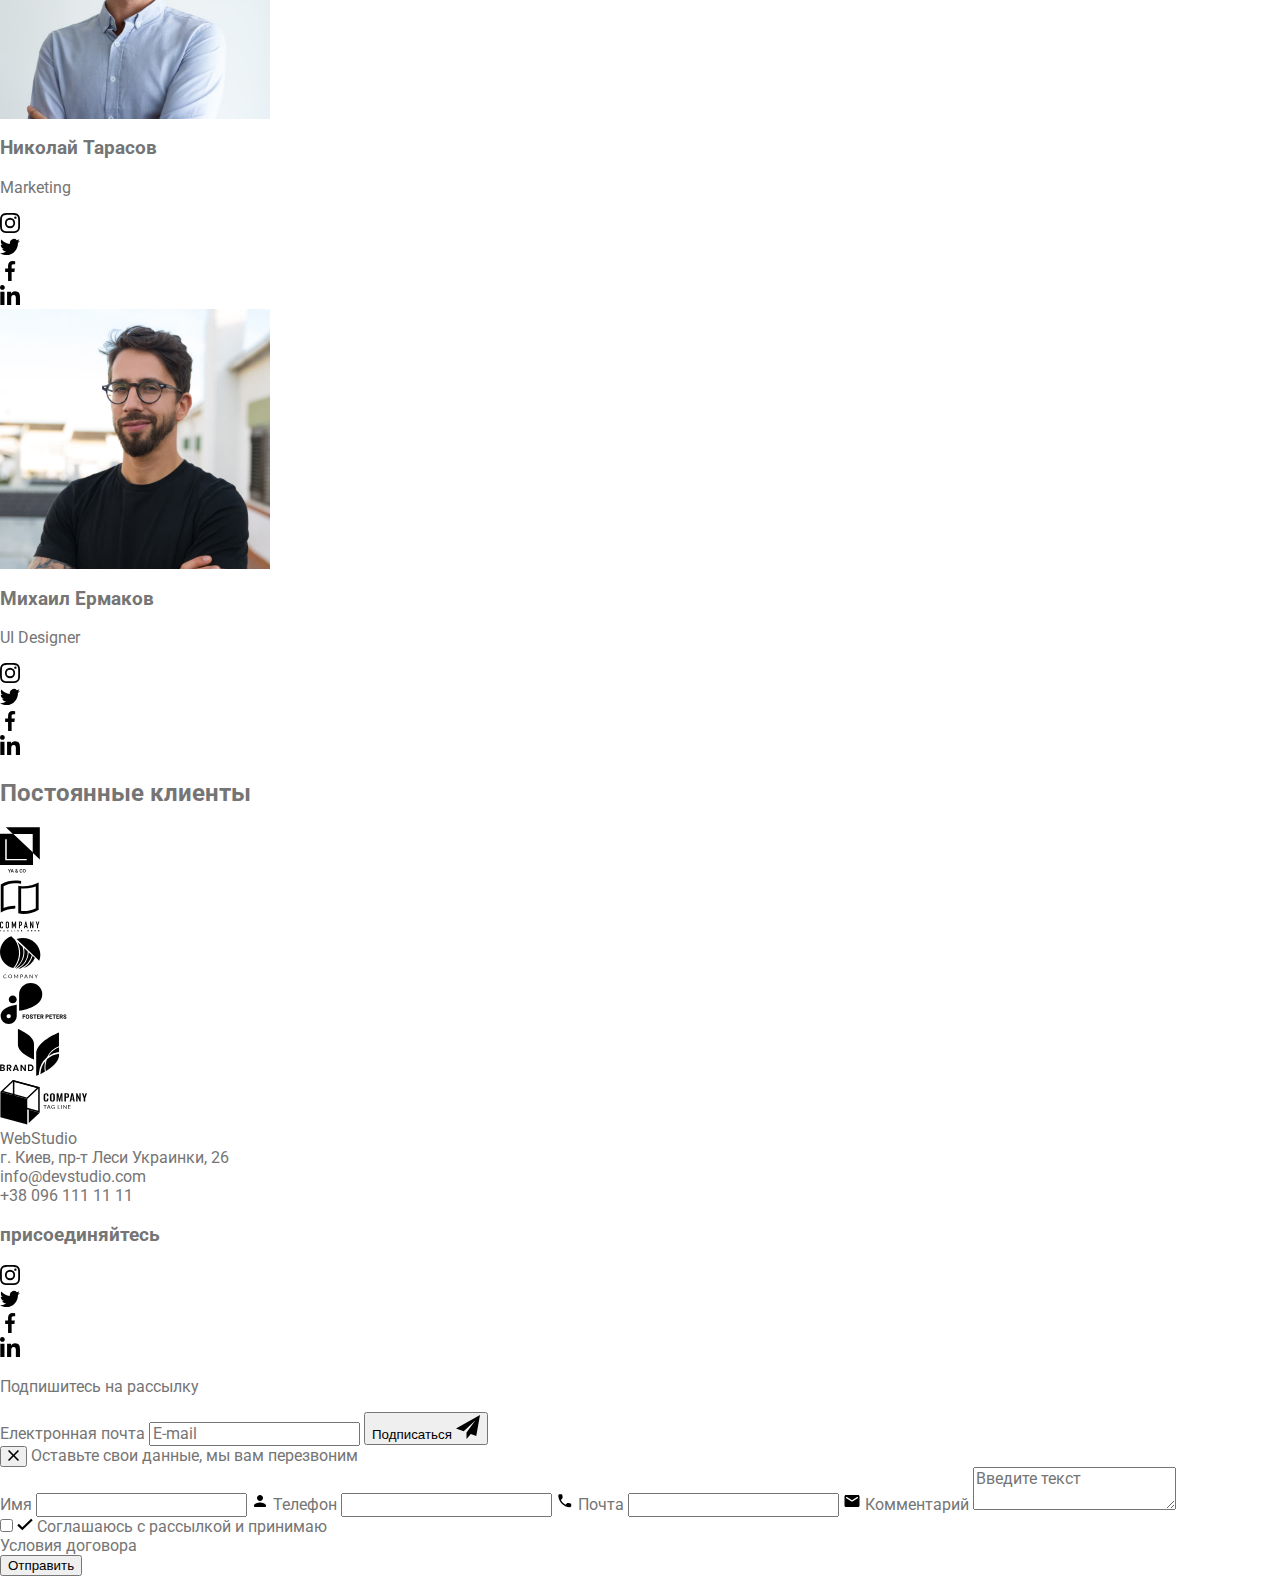
==== commit de568133: "I reconnect styles via @import" ====
--- a/index.html
+++ b/index.html
@@ -12,8 +12,8 @@
       rel="stylesheet"
       href="https://cdnjs.cloudflare.com/ajax/libs/modern-normalize/1.0.0/modern-normalize.min.css"
     /> -->
-    <!-- <link rel="stylesheet" href="./css/main.min.css" /> -->
-    <link rel="stylesheet" href="./css/style.css" />
+    <link rel="stylesheet" href="./css/main.min.css" />
+    <!-- <link rel="stylesheet" href="./css/style.css" /> -->
     <title>goit-markup-hw-07</title>
   </head>
   <body>
--- a/css/main.min.css
+++ b/css/main.min.css
@@ -1,3 +1,3 @@
 /*! modern-normalize v1.0.0 | MIT License | https://github.com/sindresorhus/modern-normalize */​ ​ ​ *,*::before,*::after{-webkit-box-sizing:border-box;box-sizing:border-box}​ ​ :root{-moz-tab-size:4;-o-tab-size:4;tab-size:4}​ ​ html{line-height:1.15;-webkit-text-size-adjust:100%}​ ​ ​ body{margin:0}​ ​ body{font-family:system-ui,-apple-system,"Segoe UI",Roboto,Helvetica,Arial,sans-serif,"Apple Color Emoji","Segoe UI Emoji"}​ ​ ​ hr{height:0;color:inherit}​ ​ ​ abbr[title]{-webkit-text-decoration:underline dotted;text-decoration:underline dotted}​ ​ b,strong{font-weight:bolder}​ ​ code,kbd,samp,pre{font-family:ui-monospace, SFMono-Regular, Consolas, 'Liberation Mono', Menlo,- monospace;font-size:1em}​ ​ small{font-size:80%}​ ​ sub,sup{font-size:75%;line-height:0;position:relative;vertical-align:baseline}​ sub{bottom:-0.25em}​ sup{top:-0.5em}​ ​ ​ table{text-indent:0;border-color:inherit}​ ​ ​ button,input,optgroup,select,textarea{font-family:inherit;font-size:100%;line-height:1.15;margin:0}​ ​ button,select{text-transform:none}​ ​ button,[type='button'],[type='reset'],[type='submit']{-webkit-appearance:button}​ ​ ::-moz-focus-inner{border-style:none;padding:0}​ ​ :-moz-focusring{outline:1px dotted ButtonText}​ ​ :-moz-ui-invalid{box-shadow:none}​ ​ legend{padding:0}​ ​ progress{vertical-align:baseline}​ ​ ::-webkit-inner-spin-button,::-webkit-outer-spin-button{height:auto}​ ​ [type='search']{-webkit-appearance:textfield;outline-offset:-2px}​ ​ ::-webkit-search-decoration{-webkit-appearance:none}​ ​ ::-webkit-file-upload-button{-webkit-appearance:button;font:inherit}​ ​ ​ summary{display:list-item}html{-webkit-box-sizing:border-box;box-sizing:border-box}body{background-color:var(--body-color);color:var(--hero-text-color);font-family:'Roboto', sans-serif;margin:0}a{text-decoration:none;color:inherit;display:block}address{color:inherit;font-style:normal}img{display:block;max-width:100%;height:auto}.list{list-style-type:none;padding:0px;margin:0px}.button,.button-subscription,.button-modal,.button-submit{display:inline-block;min-width:200px;max-height:50px;padding-top:10px;padding-bottom:10px;background-color:#2196f3;-webkit-box-shadow:0px 4px 4px rgba(0,0,0,0.15);box-shadow:0px 4px 4px rgba(0,0,0,0.15);border-radius:4px;color:#fff;font-weight:700;font-size:16px;line-height:1.9;-webkit-box-align:center;-ms-flex-align:center;align-items:center;text-align:center;letter-spacing:0.06em;border:1px solid transparent;-webkit-transition:250ms cubic-bezier(0.4, 0, 0.2, 1),background-color 250ms cubic-bezier(0.4, 0, 0.2, 1);transition:250ms cubic-bezier(0.4, 0, 0.2, 1),background-color 250ms cubic-bezier(0.4, 0, 0.2, 1)}.hero__button{padding-right:32px;padding-left:32px}.modal__button-submit{padding-right:55px;padding-left:56px;-webkit-transform:translateX(50%);transform:translateX(50%)}.subscription__button-subscription{display:-webkit-box;display:-ms-flexbox;display:flex;-webkit-box-align:center;-ms-flex-align:center;align-items:center;padding-right:28px;padding-left:29px}.button-subscription__icon{fill:currentColor;margin-left:10px}.button-subscription{padding-right:28px;padding-left:29px}.button:hover,.button:focus,.button-subscription:hover,.button-subscription:focus,.button-modal:hover,.button-modal:focus,.button-submit:hover,.button-submit:focus{background-color:#f5f4fa;color:#212121;cursor:pointer}.button-close{position:absolute;display:-webkit-box;display:-ms-flexbox;display:flex;-webkit-box-pack:center;-ms-flex-pack:center;justify-content:center;-webkit-box-align:center;-ms-flex-align:center;align-items:center;padding:6px;top:8px;right:8px;width:30px;height:30px;border-radius:50%;fill:#000;background-color:#fff;border:1px solid rgba(0,0,0,0.1);-webkit-box-sizing:border-box;box-sizing:border-box;-webkit-transition:250ms cubic-bezier(0.4, 0, 0.2, 1);transition:250ms cubic-bezier(0.4, 0, 0.2, 1)}.button-close:hover,.button-close:focus{fill:#2196f3;cursor:pointer}.contacts-top{display:-webkit-box;display:-ms-flexbox;display:flex}.contacts-top__item:not(:last-child){margin-right:50px}.contacts-top__link{display:-webkit-box;display:-ms-flexbox;display:flex;-webkit-box-align:center;-ms-flex-align:center;align-items:center;padding-top:32px;padding-bottom:32px;color:#757575;font-weight:500;font-size:14px;line-height:1.14;letter-spacing:0.02em;-webkit-transition:250ms cubic-bezier(0.4, 0, 0.2, 1);transition:250ms cubic-bezier(0.4, 0, 0.2, 1)}.contacts-top__link:hover,.contacts-top__link:focus{color:#2196f3}.contacts-top__icon{margin-right:10px;fill:currentColor}.contacts-bottom{margin:0px;padding:0px}.contacts-bottom__item{height:21px}.contacts-bottom__item:not(:last-child){margin-bottom:9px}.contacts-bottom__location{color:#fff;font-weight:400;font-size:14px;line-height:1.71;letter-spacing:0.03em}.contacts-bottom__link{font-weight:400;font-size:14px;line-height:1.71;letter-spacing:0.03em;color:rgba(255,255,255,0.6);-webkit-transition:250ms cubic-bezier(0.4, 0, 0.2, 1);transition:250ms cubic-bezier(0.4, 0, 0.2, 1)}.contacts-bottom__link:focus,.contacts-bottom__link:hover{color:#2196f3}.section{padding-bottom:94px}.section__title{color:#212121;font-weight:700;font-size:36px;line-height:1.16;text-align:center;letter-spacing:0.03em;margin-top:0px;margin-bottom:50px}.socials-net{display:-webkit-box;display:-ms-flexbox;display:flex}.socials-net__item:not(:last-child){margin-right:10px}.socials-net__link{display:-webkit-box;display:-ms-flexbox;display:flex;-webkit-box-pack:center;-ms-flex-pack:center;justify-content:center;-webkit-box-align:center;-ms-flex-align:center;align-items:center;width:44px;height:44px;border-radius:50%;-webkit-transition:250ms cubic-bezier(0.4, 0, 0.2, 1);transition:250ms cubic-bezier(0.4, 0, 0.2, 1)}.socials-net__link--gray{fill:#afb1b8}.socials-net__link--white{fill:#fff;background:rgba(255,255,255,0.1)}.socials-net__link:hover,.socials-net__link:focus{fill:#fff;background-color:#2196f3}.container{width:1200px;margin-left:auto;margin-right:auto;padding-left:15px;padding-right:15px;outline:1px solid red}.visually-hidden{position:absolute;width:1px;height:1px;margin:-1px;border:0;padding:0;clip:rect(0 0 0 0);overflow:hidden}.page-header{background-color:#fff;border-bottom:1px solid #ececec}.page-header__container{display:-webkit-box;display:-ms-flexbox;display:flex;-webkit-box-pack:justify;-ms-flex-pack:justify;justify-content:space-between}.page-header__nav{display:-webkit-box;display:-ms-flexbox;display:flex;-webkit-box-align:center;-ms-flex-align:center;align-items:center}.logo{font-family:'Raleway', sans-serif;font-weight:700;font-size:26px;line-height:1.19;text-decoration:none;letter-spacing:0.03em}.logo__web{color:#2196f3}.logo__studio{color:#000}.logo__studio--white{color:#fff}.page-footer__logo{margin-bottom:20px}.site-nav{display:-webkit-box;display:-ms-flexbox;display:flex;margin-left:93px}.site-nav__item{margin-right:50px}.site-nav__item:last-child{margin-right:0px}.site-nav__link{position:relative;display:block;padding-top:32px;padding-bottom:32px;color:var(--title-text-color);font-weight:500;font-size:14px;line-height:1.14;letter-spacing:0.02em;-webkit-transition:color var(--transition-time) var(--time-distribution-function);transition:color var(--transition-time) var(--time-distribution-function)}.site-nav__link::after{content:'';position:absolute;display:block;opacity:0;bottom:0;width:100%;height:4px;border-radius:2px;background-color:var(--accent-color);-webkit-transition:opacity var(--transition-time) var(--time-distribution-function);transition:opacity var(--transition-time) var(--time-distribution-function)}.site-nav__link:hover::after,.site-nav__link:focus::after{opacity:1}.site-nav__link--current::after{opacity:1}.site-nav{display:-webkit-box;display:-ms-flexbox;display:flex;margin-left:93px}.site-nav__item{margin-right:50px}.site-nav__item:last-child{margin-right:0px}.site-nav__link{position:relative;display:block;padding-top:32px;padding-bottom:32px;color:var(--text-title-color);font-weight:500;font-size:14px;line-height:1.14;letter-spacing:0.02em;-webkit-transition:color var(--transition-time) var(--time-distribution-function);transition:color var(--transition-time) var(--time-distribution-function)}.site-nav__link::after{content:'';position:absolute;display:block;opacity:0;bottom:0;width:100%;height:4px;border-radius:2px;background-color:var(--accent-blue-color);-webkit-transition:opacity var(--transition-time) var(--time-distribution-function);transition:opacity var(--transition-time) var(--time-distribution-function)}.site-nav__link:hover::after,.site-nav__link:focus::after{opacity:1}.site-nav__link--current::after{opacity:1}.site-nav__link:hover,.site-nav__link:focus{color:var(--accent-blue-color)}.site-nav__link--current{color:var(--accent-blue-color)}.site-nav__link:hover,.site-nav__link:focus{color:var(--accent-color)}.site-nav__link--current{color:var(--accent-color)}.hero{padding-top:200px;max-width:1600px;height:600px;margin-left:auto;margin-right:auto;background-color:var(--bg-hero-color);background-image:-webkit-gradient(linear, left top, left bottom, from(var(--hero-overlay-color)), to(var(--hero-overlay-color))),url(../images/hero.jpg);background-image:linear-gradient(var(--hero-overlay-color), var(--hero-overlay-color)),url(../images/hero.jpg);background-size:cover;background-repeat:no-repeat;background-position:center;border:1px solid #000000;-webkit-box-sizing:border-box;box-sizing:border-box;-webkit-box-shadow:0px 4px 4px var(--hero-box-shadow-color);box-shadow:0px 4px 4px var(--hero-box-shadow-color);text-align:center}.hero__title{margin-top:0px;margin-bottom:30px;margin-left:auto;margin-right:auto;color:var(--body-color);font-weight:900;font-size:44px;line-height:1.36;letter-spacing:0.06em;text-transform:uppercase}.features{padding-top:94px}.features__items{display:-webkit-box;display:-ms-flexbox;display:flex}.features__item{width:270px}.features__item:not(:last-child){margin-right:30px}.features__thumb{margin-top:0px;margin-bottom:30px;height:120px;width:270px;border-radius:4px;background-color:var(--team-back-color)}.features__icon{margin:25px 100px}.features__title{margin-top:0px;margin-bottom:10px;color:var(--title-text-color);font-weight:700;font-size:14px;line-height:1.14;letter-spacing:0.03em;text-transform:uppercase}.features__text{margin-top:0px;margin-bottom:0px;font-weight:400;font-size:14px;line-height:1.71;letter-spacing:0.03em}.our-works{padding-top:0px}.our-works__items{position:relative;display:-webkit-box;display:-ms-flexbox;display:flex}.our-works__item:not(:last-child){margin-right:30px}.our-works__overlay{position:absolute;display:-webkit-box;display:-ms-flexbox;display:flex;-webkit-box-pack:center;-ms-flex-pack:center;justify-content:center;-webkit-box-align:center;-ms-flex-align:center;align-items:center;bottom:0px;width:370px;height:70px;background-color:var(--overlay-section-work-color)}.our-works__title{font-weight:700;font-size:14px;line-height:1.14;text-align:center;letter-spacing:0.03em;text-transform:uppercase;color:var(--body-color);margin:0}.our-team{background-color:var(--team-back-color)}.our-team__title{padding-top:94px}.our-team__items{display:-webkit-box;display:-ms-flexbox;display:flex}.our-team__item:not(:last-child){margin-right:30px}.our-team__item{-webkit-box-shadow:0px 1px 3px rgba(0,0,0,0.12),0px 1px 1px rgba(0,0,0,0.14),0px 2px 1px rgba(0,0,0,0.2);box-shadow:0px 1px 3px rgba(0,0,0,0.12),0px 1px 1px rgba(0,0,0,0.14),0px 2px 1px rgba(0,0,0,0.2);border-radius:0px 0px 4px 4p;background-color:var(--body-color)}.our-team__photo{margin-bottom:30px}.our-team__name{color:var(--title-text-color);font-weight:500;font-size:16px;line-height:1.18;text-align:center;letter-spacing:0.03em;margin-top:0px;margin-bottom:10px}.our-team__profession{font-weight:400;font-size:16px;line-height:1.18;text-align:center;letter-spacing:0.03em;margin-top:0px;margin-bottom:30px}.our-team__socials-container{display:-webkit-box;display:-ms-flexbox;display:flex;-webkit-box-pack:center;-ms-flex-pack:center;justify-content:center;margin-bottom:30px}.clients{padding-top:94px}.clients__items{display:-webkit-box;display:-ms-flexbox;display:flex}.clients__item{display:-webkit-box;display:-ms-flexbox;display:flex;width:calc((100% - 150px) / 6)}.clients__item:not(:last-child){margin-right:30px}.clients__link{fill:var(--cliennt-color);border:1px solid #afb1b8;-webkit-box-sizing:border-box;box-sizing:border-box;border-radius:4px;width:100%;height:90px;margin:0px;display:-webkit-box;display:-ms-flexbox;display:flex;-webkit-box-pack:center;-ms-flex-pack:center;justify-content:center;-webkit-box-align:center;-ms-flex-align:center;align-items:center;-webkit-transition:var(--transition-time) var(--time-distribution-function);transition:var(--transition-time) var(--time-distribution-function)}.clients__link:hover,.clients__link:focus{fill:var(--accent-color);border:1px solid var(--accent-color)}.page-footer{padding-top:60px;padding-bottom:60px;background-color:var(--bg-footer-color);border:1px solid #000000;-webkit-box-sizing:border-box;box-sizing:border-box;-webkit-box-shadow:0px 4px 4px var(--hero-box-shadow-color);box-shadow:0px 4px 4px var(--hero-box-shadow-color)}.page-footer__container{display:-webkit-box;display:-ms-flexbox;display:flex;-webkit-box-align:baseline;-ms-flex-align:baseline;align-items:baseline}.page-footer__info{margin:0px;width:230px}.socials-footer{margin-left:70px;width:206px;height:80px}.socials-footer__title{font-style:normal;font-weight:700;font-size:14px;line-height:1.14;letter-spacing:0.03em;text-transform:uppercase;color:var(--white-color);margin-top:0px;margin-bottom:20px}.subscription{width:570px;margin-left:93px}.subscription__title{margin-top:0px;margin-bottom:20px;font-weight:700;font-size:14px;line-height:1.14;letter-spacing:0.03em;text-transform:uppercase;color:var(--white-color)}.subscription__form{display:-webkit-box;display:-ms-flexbox;display:flex}.subscription__input{width:358px;height:50px;margin-right:12px;padding:15px 16px;font-weight:400;font-size:16px;line-height:1.25;letter-spacing:0.03em;color:var(--form-visually-hidden-placeholder-color);border:1px solid var(--form-input-border-solid-color);-webkit-box-sizing:border-box;box-sizing:border-box;border-radius:4px;-webkit-box-shadow:0px 4px 4px rgba(0,0,0,0.15);box-shadow:0px 4px 4px rgba(0,0,0,0.15);background-color:transparent;-webkit-transition:var(--transition-time) var(--time-distribution-function);transition:var(--transition-time) var(--time-distribution-function)}.subscription__input:hover,.subscription__input:focus{color:var(--white-color);border:1px solid var(--accent-blue-color)}
+ monospace;font-size:1em}​ ​ small{font-size:80%}​ ​ sub,sup{font-size:75%;line-height:0;position:relative;vertical-align:baseline}​ sub{bottom:-0.25em}​ sup{top:-0.5em}​ ​ ​ table{text-indent:0;border-color:inherit}​ ​ ​ button,input,optgroup,select,textarea{font-family:inherit;font-size:100%;line-height:1.15;margin:0}​ ​ button,select{text-transform:none}​ ​ button,[type='button'],[type='reset'],[type='submit']{-webkit-appearance:button}​ ​ ::-moz-focus-inner{border-style:none;padding:0}​ ​ :-moz-focusring{outline:1px dotted ButtonText}​ ​ :-moz-ui-invalid{box-shadow:none}​ ​ legend{padding:0}​ ​ progress{vertical-align:baseline}​ ​ ::-webkit-inner-spin-button,::-webkit-outer-spin-button{height:auto}​ ​ [type='search']{-webkit-appearance:textfield;outline-offset:-2px}​ ​ ::-webkit-search-decoration{-webkit-appearance:none}​ ​ ::-webkit-file-upload-button{-webkit-appearance:button;font:inherit}​ ​ ​ summary{display:list-item}html{-webkit-box-sizing:border-box;box-sizing:border-box}body{background-color:#fff;color:#757575;font-family:'Roboto', sans-serif;margin:0}a{text-decoration:none;color:inherit;display:block}address{color:inherit;font-style:normal}img{display:block;max-width:100%;height:auto}.list{list-style-type:none;padding:0px;margin:0px}
 /*# sourceMappingURL=main.min.css.map */--- a/css/style.css
+++ b/css/style.css
@@ -859,6 +859,7 @@
   display: flex;
   flex-direction: column;
   max-height: 342px;
+   width: 448px;
   margin-top: 0px;
   margin-bottom: 20px;
 
@@ -894,7 +895,8 @@
 }
 
 .modal__form-input {
-  height: 40px;
+  /* height: 40px; */
+  width: 448px;
   padding: 12px 16px 12px 42px;
 }
 
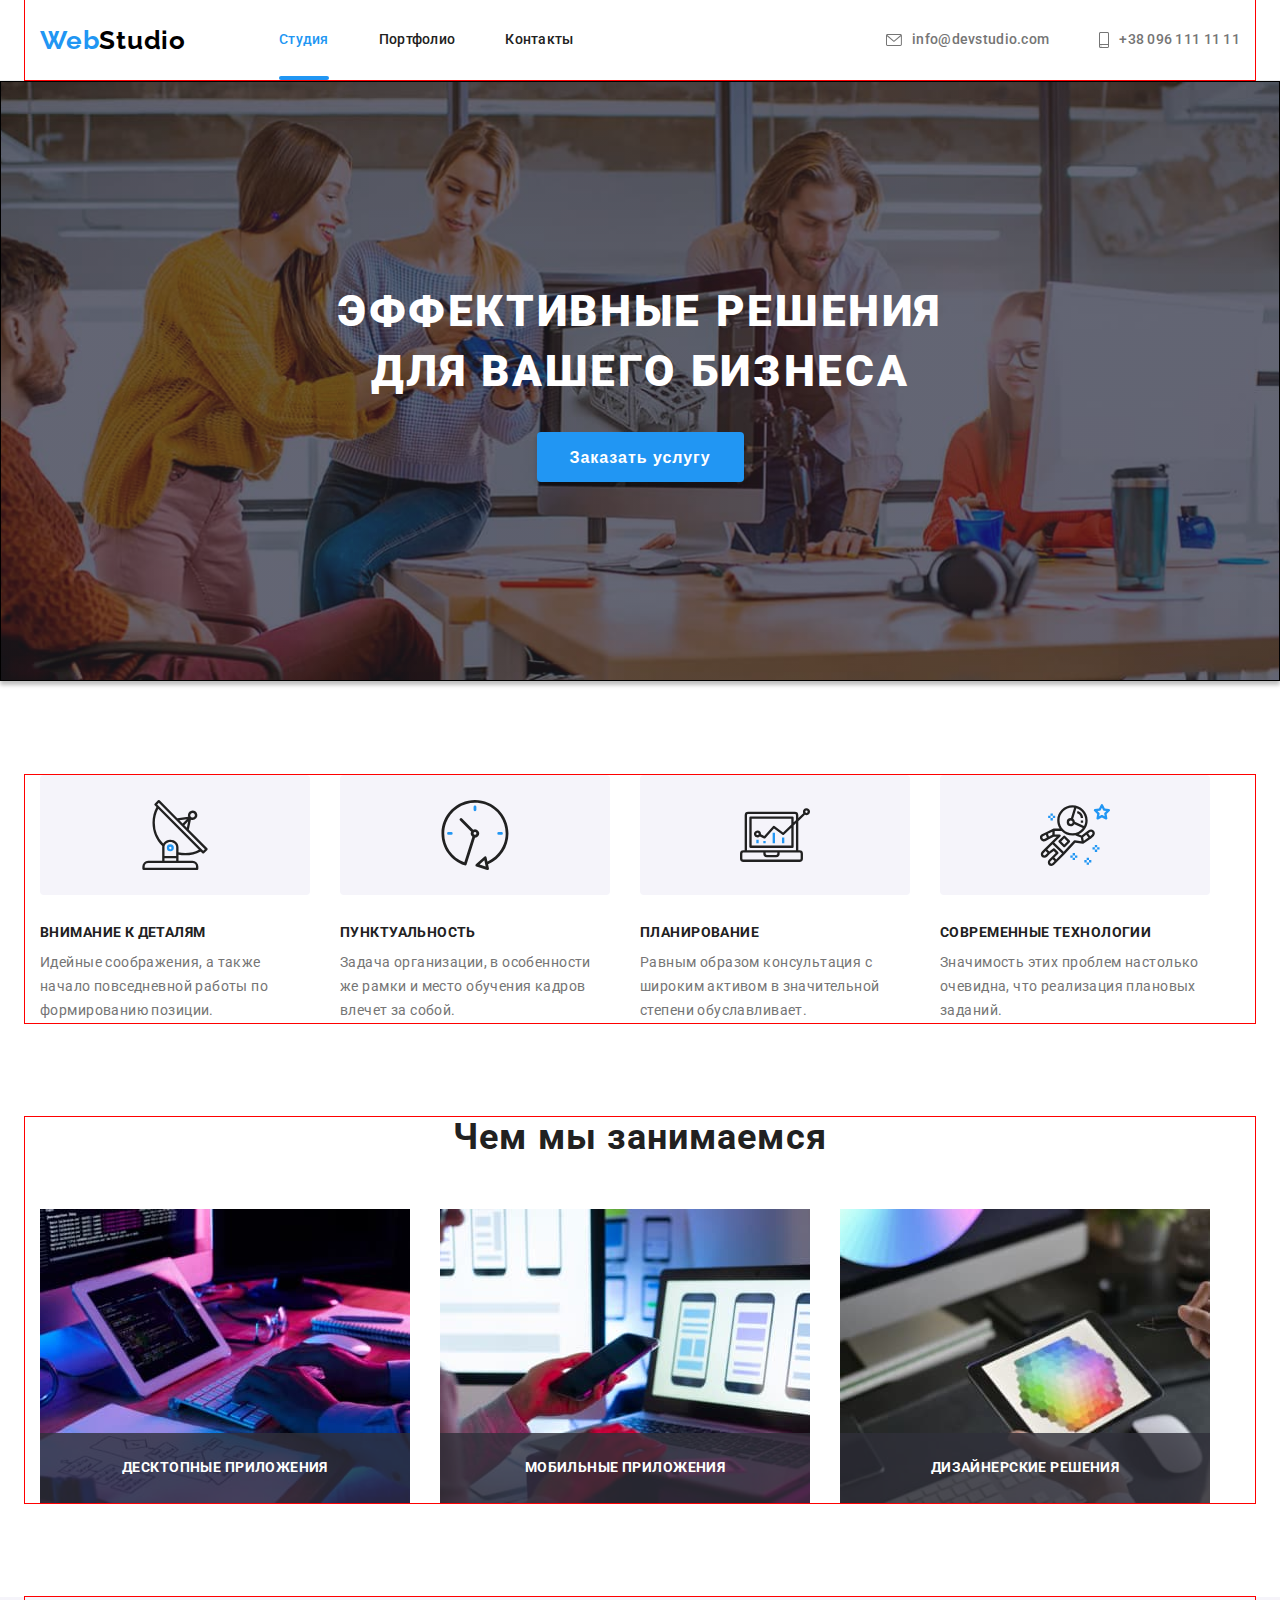
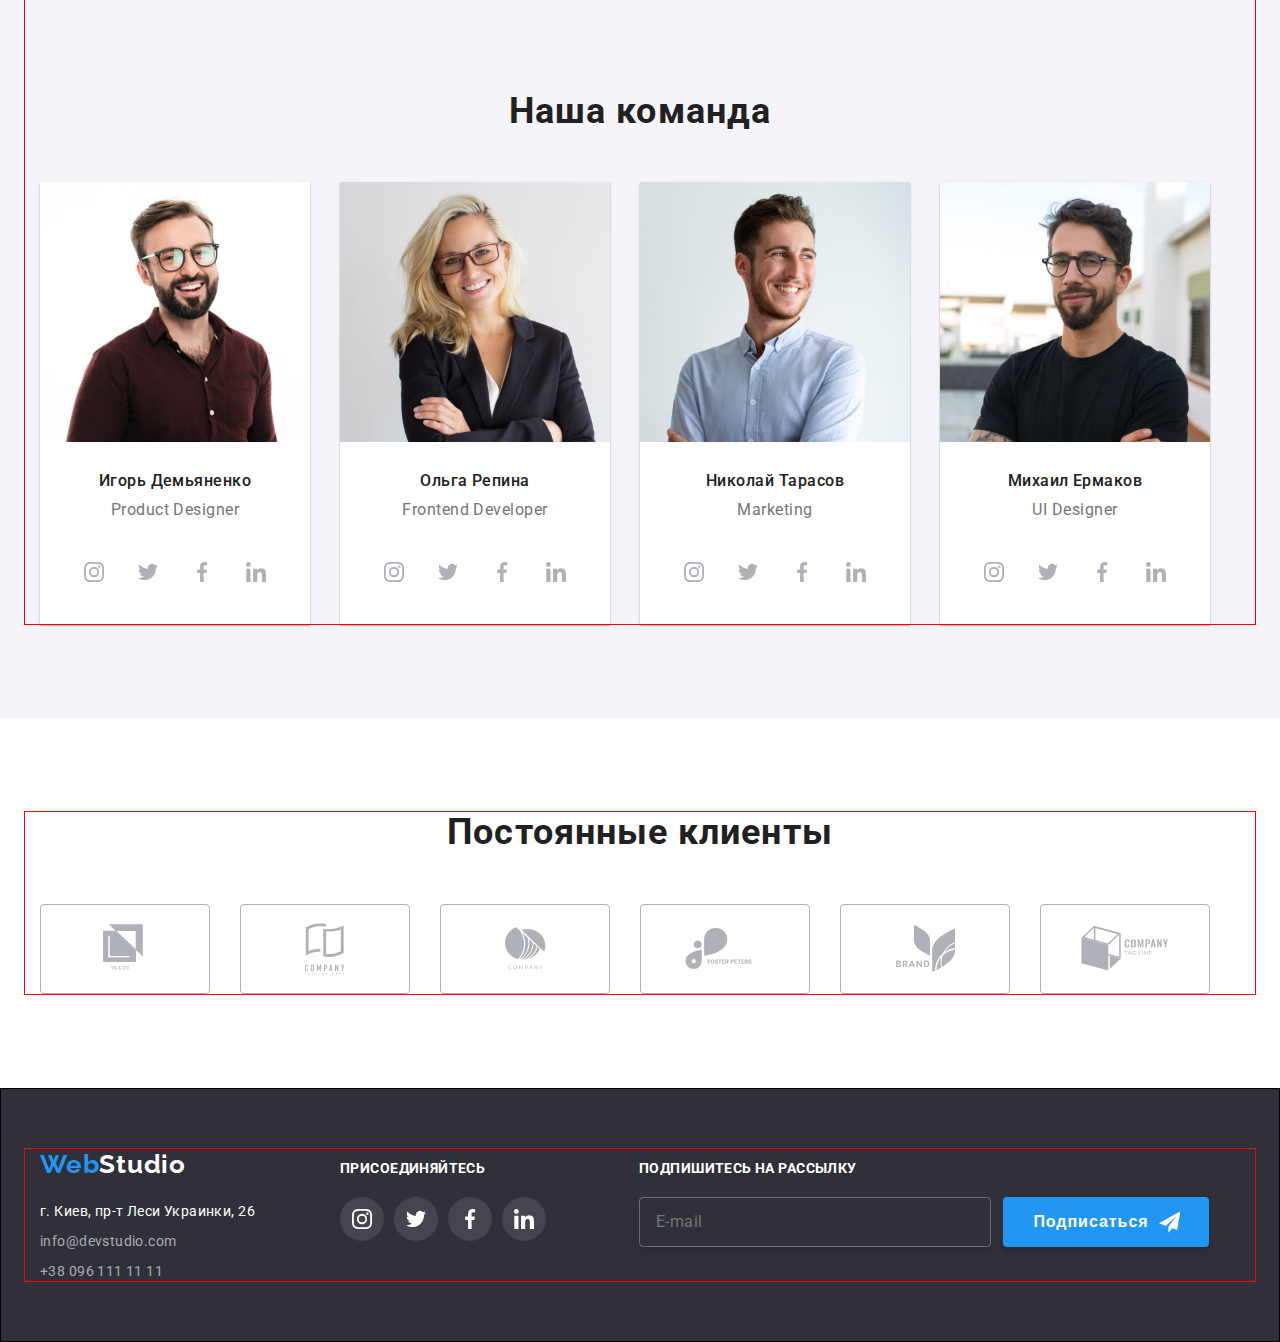
==== commit f3d2d48d: "adds current changes" ====
--- a/index.html
+++ b/index.html
@@ -21,7 +21,7 @@
     <header class="page-header">
       <div class="container page-header__container">
         <nav class="page-header__nav">
-          <a class="logo" href="./index.html">
+          <a class="logo page-header__logo" href="./index.html">
             <span class="logo__web">Web</span
             ><span class="logo__studio">Studio</span>
           </a>
--- a/css/main.min.css
+++ b/css/main.min.css
@@ -1,3 +1,3 @@
 /*! modern-normalize v1.0.0 | MIT License | https://github.com/sindresorhus/modern-normalize */​ ​ ​ *,*::before,*::after{-webkit-box-sizing:border-box;box-sizing:border-box}​ ​ :root{-moz-tab-size:4;-o-tab-size:4;tab-size:4}​ ​ html{line-height:1.15;-webkit-text-size-adjust:100%}​ ​ ​ body{margin:0}​ ​ body{font-family:system-ui,-apple-system,"Segoe UI",Roboto,Helvetica,Arial,sans-serif,"Apple Color Emoji","Segoe UI Emoji"}​ ​ ​ hr{height:0;color:inherit}​ ​ ​ abbr[title]{-webkit-text-decoration:underline dotted;text-decoration:underline dotted}​ ​ b,strong{font-weight:bolder}​ ​ code,kbd,samp,pre{font-family:ui-monospace, SFMono-Regular, Consolas, 'Liberation Mono', Menlo,- monospace;font-size:1em}​ ​ small{font-size:80%}​ ​ sub,sup{font-size:75%;line-height:0;position:relative;vertical-align:baseline}​ sub{bottom:-0.25em}​ sup{top:-0.5em}​ ​ ​ table{text-indent:0;border-color:inherit}​ ​ ​ button,input,optgroup,select,textarea{font-family:inherit;font-size:100%;line-height:1.15;margin:0}​ ​ button,select{text-transform:none}​ ​ button,[type='button'],[type='reset'],[type='submit']{-webkit-appearance:button}​ ​ ::-moz-focus-inner{border-style:none;padding:0}​ ​ :-moz-focusring{outline:1px dotted ButtonText}​ ​ :-moz-ui-invalid{box-shadow:none}​ ​ legend{padding:0}​ ​ progress{vertical-align:baseline}​ ​ ::-webkit-inner-spin-button,::-webkit-outer-spin-button{height:auto}​ ​ [type='search']{-webkit-appearance:textfield;outline-offset:-2px}​ ​ ::-webkit-search-decoration{-webkit-appearance:none}​ ​ ::-webkit-file-upload-button{-webkit-appearance:button;font:inherit}​ ​ ​ summary{display:list-item}html{-webkit-box-sizing:border-box;box-sizing:border-box}body{background-color:#fff;color:#757575;font-family:'Roboto', sans-serif;margin:0}a{text-decoration:none;color:inherit;display:block}address{color:inherit;font-style:normal}img{display:block;max-width:100%;height:auto}.list{list-style-type:none;padding:0px;margin:0px}
+ monospace;font-size:1em}​ ​ small{font-size:80%}​ ​ sub,sup{font-size:75%;line-height:0;position:relative;vertical-align:baseline}​ sub{bottom:-0.25em}​ sup{top:-0.5em}​ ​ ​ table{text-indent:0;border-color:inherit}​ ​ ​ button,input,optgroup,select,textarea{font-family:inherit;font-size:100%;line-height:1.15;margin:0}​ ​ button,select{text-transform:none}​ ​ button,[type='button'],[type='reset'],[type='submit']{-webkit-appearance:button}​ ​ ::-moz-focus-inner{border-style:none;padding:0}​ ​ :-moz-focusring{outline:1px dotted ButtonText}​ ​ :-moz-ui-invalid{box-shadow:none}​ ​ legend{padding:0}​ ​ progress{vertical-align:baseline}​ ​ ::-webkit-inner-spin-button,::-webkit-outer-spin-button{height:auto}​ ​ [type='search']{-webkit-appearance:textfield;outline-offset:-2px}​ ​ ::-webkit-search-decoration{-webkit-appearance:none}​ ​ ::-webkit-file-upload-button{-webkit-appearance:button;font:inherit}​ ​ ​ summary{display:list-item}html{-webkit-box-sizing:border-box;box-sizing:border-box}body{background-color:#fff;color:#757575;font-family:'Roboto', sans-serif;margin:0}a{text-decoration:none;color:inherit;display:block}address{color:inherit;font-style:normal}img{display:block;max-width:100%;height:auto}.list{list-style-type:none;padding:0px;margin:0px}.section{padding-bottom:94px}.section__title{color:#212121;font-weight:700;font-size:36px;line-height:1.16;text-align:center;letter-spacing:0.03em;margin-top:0px;margin-bottom:50px}.container{width:1200px;margin-left:auto;margin-right:auto;padding-left:15px;padding-right:15px;outline:1px solid red}.visually-hidden{position:absolute;width:1px;height:1px;margin:-1px;border:0;padding:0;clip:rect(0 0 0 0);overflow:hidden}.logo{font-family:'Raleway', sans-serif;font-weight:700;font-size:26px;line-height:1.19;text-decoration:none;letter-spacing:0.03em}.logo__web{color:#2196f3}.logo__studio{color:#000}.logo__studio--white{color:#fff}.page-footer__logo{margin-bottom:20px}.contacts-top{display:-webkit-box;display:-ms-flexbox;display:flex}.contacts-top__item:not(:last-child){margin-right:50px}.contacts-top__link{display:-webkit-box;display:-ms-flexbox;display:flex;-webkit-box-align:center;-ms-flex-align:center;align-items:center;padding-top:32px;padding-bottom:32px;color:#757575;font-weight:500;font-size:14px;line-height:1.14;letter-spacing:0.02em;-webkit-transition:250ms cubic-bezier(0.4, 0, 0.2, 1);transition:250ms cubic-bezier(0.4, 0, 0.2, 1)}.contacts-top__link:hover,.contacts-top__link:focus{color:#2196f3}.contacts-top__icon{margin-right:10px;fill:currentColor}.contacts-bottom{margin:0px;padding:0px}.contacts-bottom__item{height:21px}.contacts-bottom__item:not(:last-child){margin-bottom:9px}.contacts-bottom__location{color:#fff;font-weight:400;font-size:14px;line-height:1.71;letter-spacing:0.03em}.contacts-bottom__link{font-weight:400;font-size:14px;line-height:1.71;letter-spacing:0.03em;color:rgba(255,255,255,0.6);-webkit-transition:250ms cubic-bezier(0.4, 0, 0.2, 1);transition:250ms cubic-bezier(0.4, 0, 0.2, 1)}.contacts-bottom__link:focus,.contacts-bottom__link:hover{color:#2196f3}.button,.button-subscription,.button-modal,.button-submit{display:inline-block;min-width:200px;max-height:50px;padding-top:10px;padding-bottom:10px;background-color:#2196f3;-webkit-box-shadow:0px 4px 4px rgba(0,0,0,0.15);box-shadow:0px 4px 4px rgba(0,0,0,0.15);border-radius:4px;color:#fff;font-weight:700;font-size:16px;line-height:1.9;-webkit-box-align:center;-ms-flex-align:center;align-items:center;text-align:center;letter-spacing:0.06em;border:1px solid transparent;-webkit-transition:250ms cubic-bezier(0.4, 0, 0.2, 1),background-color 250ms cubic-bezier(0.4, 0, 0.2, 1);transition:250ms cubic-bezier(0.4, 0, 0.2, 1),background-color 250ms cubic-bezier(0.4, 0, 0.2, 1)}.hero__button{padding-right:32px;padding-left:32px}.modal__button-submit{padding-right:55px;padding-left:56px;-webkit-transform:translateX(50%);transform:translateX(50%)}.subscription__button-subscription{display:-webkit-box;display:-ms-flexbox;display:flex;-webkit-box-align:center;-ms-flex-align:center;align-items:center;padding-right:28px;padding-left:29px}.button-subscription__icon{fill:currentColor;margin-left:10px}.button-subscription{padding-right:28px;padding-left:29px}.button:hover,.button:focus,.button-subscription:hover,.button-subscription:focus,.button-modal:hover,.button-modal:focus,.button-submit:hover,.button-submit:focus{background-color:#f5f4fa;color:#212121;cursor:pointer}.button-close{position:absolute;display:-webkit-box;display:-ms-flexbox;display:flex;-webkit-box-pack:center;-ms-flex-pack:center;justify-content:center;-webkit-box-align:center;-ms-flex-align:center;align-items:center;padding:6px;top:8px;right:8px;width:30px;height:30px;border-radius:50%;fill:#000;background-color:#fff;border:1px solid rgba(0,0,0,0.1);-webkit-box-sizing:border-box;box-sizing:border-box;-webkit-transition:250ms cubic-bezier(0.4, 0, 0.2, 1);transition:250ms cubic-bezier(0.4, 0, 0.2, 1)}.button-close:hover,.button-close:focus{fill:#2196f3;cursor:pointer}.socials-net{display:-webkit-box;display:-ms-flexbox;display:flex}.socials-net__item:not(:last-child){margin-right:10px}.socials-net__link{display:-webkit-box;display:-ms-flexbox;display:flex;-webkit-box-pack:center;-ms-flex-pack:center;justify-content:center;-webkit-box-align:center;-ms-flex-align:center;align-items:center;width:44px;height:44px;border-radius:50%;-webkit-transition:250ms cubic-bezier(0.4, 0, 0.2, 1);transition:250ms cubic-bezier(0.4, 0, 0.2, 1)}.socials-net__link--gray{fill:#afb1b8}.socials-net__link--white{fill:#fff;background:rgba(255,255,255,0.1)}.socials-net__link:hover,.socials-net__link:focus{fill:#fff;background-color:#2196f3}.page-header{background-color:#fff;border-bottom:1px solid #ececec}.page-header__container{display:-webkit-box;display:-ms-flexbox;display:flex;-webkit-box-pack:justify;-ms-flex-pack:justify;justify-content:space-between}.page-header__nav{display:-webkit-box;display:-ms-flexbox;display:flex;-webkit-box-align:center;-ms-flex-align:center;align-items:center}.site-nav{display:-webkit-box;display:-ms-flexbox;display:flex;margin-left:93px}.site-nav__item{margin-right:50px}.site-nav__item:last-child{margin-right:0px}.site-nav__link{position:relative;display:block;padding-top:32px;padding-bottom:32px;color:#212121;font-weight:500;font-size:14px;line-height:1.14;letter-spacing:0.02em;-webkit-transition:color 250ms cubic-bezier(0.4, 0, 0.2, 1);transition:color 250ms cubic-bezier(0.4, 0, 0.2, 1)}.site-nav__link::after{content:'';position:absolute;display:block;opacity:0;bottom:0;width:100%;height:4px;border-radius:2px;background-color:#2196f3;-webkit-transition:opacity 250ms cubic-bezier(0.4, 0, 0.2, 1);transition:opacity 250ms cubic-bezier(0.4, 0, 0.2, 1)}.site-nav__link:hover::after,.site-nav__link:focus::after{opacity:1}.site-nav__link--current::after{opacity:1}.site-nav__link:hover,.site-nav__link:focus{color:#2196f3}.site-nav__link--current{color:#2196f3}.hero{padding-top:200px;max-width:1600px;height:600px;margin-left:auto;margin-right:auto;background-color:#c4c4c4;background-image:-webkit-gradient(linear, left top, left bottom, from(rgba(47,48,58,0.4)), to(rgba(47,48,58,0.4))),url(../images/hero.jpg);background-image:linear-gradient(rgba(47,48,58,0.4), rgba(47,48,58,0.4)),url(../images/hero.jpg);background-size:cover;background-repeat:no-repeat;background-position:center;border:1px solid #000000;-webkit-box-sizing:border-box;box-sizing:border-box;-webkit-box-shadow:0px 4px 4px rgba(0,0,0,0.25);box-shadow:0px 4px 4px rgba(0,0,0,0.25);text-align:center}.hero__title{margin-top:0px;margin-bottom:30px;margin-left:auto;margin-right:auto;color:#fff;font-weight:900;font-size:44px;line-height:1.36;letter-spacing:0.06em;text-transform:uppercase}.features{padding-top:94px}.features__items{display:-webkit-box;display:-ms-flexbox;display:flex}.features__item{width:270px}.features__item:not(:last-child){margin-right:30px}.features__thumb{margin-top:0px;margin-bottom:30px;height:120px;width:270px;border-radius:4px;background-color:#f5f4fa}.features__icon{margin:25px 100px}.features__title{margin-top:0px;margin-bottom:10px;color:#212121;font-weight:700;font-size:14px;line-height:1.14;letter-spacing:0.03em;text-transform:uppercase}.features__text{margin-top:0px;margin-bottom:0px;font-weight:400;font-size:14px;line-height:1.71;letter-spacing:0.03em}.our-works{padding-top:0px}.our-works__items{position:relative;display:-webkit-box;display:-ms-flexbox;display:flex}.our-works__item:not(:last-child){margin-right:30px}.our-works__overlay{position:absolute;display:-webkit-box;display:-ms-flexbox;display:flex;-webkit-box-pack:center;-ms-flex-pack:center;justify-content:center;-webkit-box-align:center;-ms-flex-align:center;align-items:center;bottom:0px;width:370px;height:70px;background-color:rgba(47,48,58,0.8)}.our-works__title{font-weight:700;font-size:14px;line-height:1.14;text-align:center;letter-spacing:0.03em;text-transform:uppercase;color:#fff;margin:0}.our-team{background-color:#f5f4fa}.our-team__title{padding-top:94px}.our-team__items{display:-webkit-box;display:-ms-flexbox;display:flex}.our-team__item:not(:last-child){margin-right:30px}.our-team__item{-webkit-box-shadow:0px 1px 3px rgba(0,0,0,0.12),0px 1px 1px rgba(0,0,0,0.14),0px 2px 1px rgba(0,0,0,0.2);box-shadow:0px 1px 3px rgba(0,0,0,0.12),0px 1px 1px rgba(0,0,0,0.14),0px 2px 1px rgba(0,0,0,0.2);border-radius:0px 0px 4px 4p;background-color:#fff}.our-team__photo{margin-bottom:30px}.our-team__name{color:#212121;font-weight:500;font-size:16px;line-height:1.18;text-align:center;letter-spacing:0.03em;margin-top:0px;margin-bottom:10px}.our-team__profession{font-weight:400;font-size:16px;line-height:1.18;text-align:center;letter-spacing:0.03em;margin-top:0px;margin-bottom:30px}.our-team__socials-container{display:-webkit-box;display:-ms-flexbox;display:flex;-webkit-box-pack:center;-ms-flex-pack:center;justify-content:center;margin-bottom:30px}.clients{padding-top:94px}.clients__items{display:-webkit-box;display:-ms-flexbox;display:flex}.clients__item{display:-webkit-box;display:-ms-flexbox;display:flex;width:170px}.clients__item:not(:last-child){margin-right:30px}.clients__link{fill:#afb1b8;border:1px solid #afb1b8;-webkit-box-sizing:border-box;box-sizing:border-box;border-radius:4px;width:100%;height:90px;margin:0px;display:-webkit-box;display:-ms-flexbox;display:flex;-webkit-box-pack:center;-ms-flex-pack:center;justify-content:center;-webkit-box-align:center;-ms-flex-align:center;align-items:center;-webkit-transition:250ms cubic-bezier(0.4, 0, 0.2, 1);transition:250ms cubic-bezier(0.4, 0, 0.2, 1)}.clients__link:hover,.clients__link:focus{fill:#2196f3;border:1px solid #2196f3}.page-footer{padding-top:60px;padding-bottom:60px;background-color:#2f303a;border:1px solid #000000;-webkit-box-sizing:border-box;box-sizing:border-box;-webkit-box-shadow:0px 4px 4px rgba(0,0,0,0.25);box-shadow:0px 4px 4px rgba(0,0,0,0.25)}.page-footer__container{display:-webkit-box;display:-ms-flexbox;display:flex;-webkit-box-align:baseline;-ms-flex-align:baseline;align-items:baseline}.page-footer__info{margin:0px;width:230px}.socials-footer{margin-left:70px;width:206px;height:80px}.socials-footer__title{font-style:normal;font-weight:700;font-size:14px;line-height:1.14;letter-spacing:0.03em;text-transform:uppercase;color:#fff;margin-top:0px;margin-bottom:20px}.subscription{width:570px;margin-left:93px}.subscription__title{margin-top:0px;margin-bottom:20px;font-weight:700;font-size:14px;line-height:1.14;letter-spacing:0.03em;text-transform:uppercase;color:#fff}.subscription__form{display:-webkit-box;display:-ms-flexbox;display:flex}.subscription__input{width:358px;height:50px;margin-right:12px;padding:15px 16px;font-weight:400;font-size:16px;line-height:1.25;letter-spacing:0.03em;color:rgba(255,255,255,0.6);border:1px solid rgba(255,255,255,0.3);-webkit-box-sizing:border-box;box-sizing:border-box;border-radius:4px;-webkit-box-shadow:0px 4px 4px rgba(0,0,0,0.15);box-shadow:0px 4px 4px rgba(0,0,0,0.15);background-color:transparent;-webkit-transition:250ms cubic-bezier(0.4, 0, 0.2, 1);transition:250ms cubic-bezier(0.4, 0, 0.2, 1)}.subscription__input:hover,.subscription__input:focus{color:#fff;border:1px solid #2196f3}.backdrop{position:fixed;z-index:1;top:0;left:0;width:100%;height:100%;background-color:rgba(0,0,0,0.2);opacity:1;-webkit-transition:opacity 250ms cubic-bezier(0.4, 0, 0.2, 1);transition:opacity 250ms cubic-bezier(0.4, 0, 0.2, 1)}.backdrop.is-hidden{opacity:0;pointer-events:none}.modal{position:absolute;top:50%;left:50%;-webkit-transform:translate(-50%, -50%) scale(1);transform:translate(-50%, -50%) scale(1);max-width:528px;height:581px;margin:0px;padding:40px;background-color:#fff;-webkit-box-shadow:0px 1px 3px rgba(0,0,0,0.12),0px 1px 1px rgba(0,0,0,0.14),0px 2px 1px rgba(0,0,0,0.2);box-shadow:0px 1px 3px rgba(0,0,0,0.12),0px 1px 1px rgba(0,0,0,0.14),0px 2px 1px rgba(0,0,0,0.2);border-radius:4px;opacity:1;-webkit-transition:-webkit-transform 250ms cubic-bezier(0.4, 0, 0.2, 1);transition:-webkit-transform 250ms cubic-bezier(0.4, 0, 0.2, 1);transition:transform 250ms cubic-bezier(0.4, 0, 0.2, 1);transition:transform 250ms cubic-bezier(0.4, 0, 0.2, 1), -webkit-transform 250ms cubic-bezier(0.4, 0, 0.2, 1)}.modal__title{display:block;margin-top:0px;margin-bottom:12px;width:448px;font-weight:700;font-size:20px;line-height:1.15;text-align:center;letter-spacing:0.03em;color:#212121}.modal__form-info{display:-webkit-box;display:-ms-flexbox;display:flex;-webkit-box-orient:vertical;-webkit-box-direction:normal;-ms-flex-direction:column;flex-direction:column;max-height:342px;width:448px;margin-top:0px;margin-bottom:20px;text-align:left}.modal__form-client{position:relative;padding:0px;margin-top:0px;margin-bottom:10px}.modal__form-client:last-child{margin-bottom:0}.modal__form-title{display:block;padding:0px;margin-top:0px;margin-bottom:4px;font-weight:400;font-size:12px;line-height:1.17;letter-spacing:0.01em;color:#757575}.modal__form-input{width:448px;padding:12px 16px 12px 42px}.modal__form-input,.modal__form-textarea{width:100%;font-size:14px;line-height:1.14;letter-spacing:0.01em;background-color:transparent;border:1px solid rgba(33,33,33,0.2);border-radius:4px;-webkit-transition:cololr 250ms cubic-bezier(0.4, 0, 0.2, 1),border 250ms cubic-bezier(0.4, 0, 0.2, 1);transition:cololr 250ms cubic-bezier(0.4, 0, 0.2, 1),border 250ms cubic-bezier(0.4, 0, 0.2, 1)}.modal__form-textarea{height:120px;padding:12px 16px;resize:none}.modal__form-input:hover,.modal__form-input:focus,.modal__form-input:focus-within,.modal__form-textarea:hover,.modal__form-textarea:focus{border:1px solid #2196f3;outline:0;cursor:pointer}.modal__form-icon{position:absolute;top:50%;left:12px;fill:#212121;-webkit-transition:250ms cubic-bezier(0.4, 0, 0.2, 1);transition:250ms cubic-bezier(0.4, 0, 0.2, 1)}.modal__form-input:hover+.modal__form-icon,.modal__form-input:focus+.modal__form-icon{fill:#2196f3}.modal__check{display:-webkit-box;display:-ms-flexbox;display:flex;-webkit-box-pack:center;-ms-flex-pack:center;justify-content:center;-webkit-box-align:center;-ms-flex-align:center;align-items:center}.modal__check-icon{display:-webkit-box;display:-ms-flexbox;display:flex;margin-right:7px;border-radius:2px;background-origin:border-box;border:2px solid #212121;background-color:transparent;fill:transparent;-webkit-transition:border-color 250ms cubic-bezier(0.4, 0, 0.2, 1),background-color 250ms cubic-bezier(0.4, 0, 0.2, 1),fill 250ms cubic-bezier(0.4, 0, 0.2, 1),-webkit-box-shadow 250ms cubic-bezier(0.4, 0, 0.2, 1);transition:border-color 250ms cubic-bezier(0.4, 0, 0.2, 1),background-color 250ms cubic-bezier(0.4, 0, 0.2, 1),fill 250ms cubic-bezier(0.4, 0, 0.2, 1),-webkit-box-shadow 250ms cubic-bezier(0.4, 0, 0.2, 1);transition:border-color 250ms cubic-bezier(0.4, 0, 0.2, 1),background-color 250ms cubic-bezier(0.4, 0, 0.2, 1),fill 250ms cubic-bezier(0.4, 0, 0.2, 1),box-shadow 250ms cubic-bezier(0.4, 0, 0.2, 1);transition:border-color 250ms cubic-bezier(0.4, 0, 0.2, 1),background-color 250ms cubic-bezier(0.4, 0, 0.2, 1),fill 250ms cubic-bezier(0.4, 0, 0.2, 1),box-shadow 250ms cubic-bezier(0.4, 0, 0.2, 1),-webkit-box-shadow 250ms cubic-bezier(0.4, 0, 0.2, 1)}.modal__check:hover+.modal__check-icon,.modal__check-input:checked+.modal__check-icon{background-color:#2196f3;border-color:#2196f3;fill:#fff;cursor:pointer}.modal__check{margin-bottom:30px}.modal__check-link{color:#2196f3;text-decoration:underline;margin-left:7px}.modal__check-input:checked+.modal__check-icon{border-color:#2196f3;background-color:#2196f3}.modal__check-agreement{display:-webkit-box;display:-ms-flexbox;display:flex;font-weight:400;font-size:14px;line-height:1.71;letter-spacing:0.03em;color:#757575}.portfolio{margin:0px;padding-top:94px;padding-bottom:0px}.filtres{display:-webkit-box;display:-ms-flexbox;display:flex;-webkit-box-align:center;-ms-flex-align:center;align-items:center;-webkit-box-pack:center;-ms-flex-pack:center;justify-content:center;margin-bottom:50px;min-width:611px}.filtres__item{margin-right:8px}.filtres__item:last-child{margin-right:0px}.filtres__btn{color:#212121;background-color:#f5f4fa;font-weight:500;font-size:16px;line-height:1.62;letter-spacing:0.03em;border-radius:4px;padding:6px 22px;display:inline-block;border:1px solid transparent;-webkit-box-align:center;-ms-flex-align:center;align-items:center;text-align:center;min-width:73px;-webkit-transition:250ms cubic-bezier(0.4, 0, 0.2, 1);transition:250ms cubic-bezier(0.4, 0, 0.2, 1)}.filtres__btn:hover,.filtres__btn:focus,.filtres__btn:active{color:#fff;background-color:#2196f3;cursor:pointer}.content{display:-webkit-box;display:-ms-flexbox;display:flex;-ms-flex-wrap:wrap;flex-wrap:wrap;-webkit-box-pack:justify;-ms-flex-pack:justify;justify-content:space-between}.content__item{width:370px;margin-bottom:30px;margin-right:30px}.content__item:nth-child(3n){margin-right:0px}.content__item:nth-last-child(-n+3){margin-bottom:94px}.content__item:hover,.content__item:focus{cursor:pointer;-webkit-box-shadow:0px 1px 1px rgba(0,0,0,0.12),0px 4px 4px rgba(0,0,0,0.06),1px 4px 6px rgba(0,0,0,0.16);box-shadow:0px 1px 1px rgba(0,0,0,0.12),0px 4px 4px rgba(0,0,0,0.06),1px 4px 6px rgba(0,0,0,0.16)}.content__product{position:relative;overflow:hidden}.content__overlay{content:'';position:absolute;display:inline-block;width:100%;height:100%;bottom:0;background-color:rgba(33,150,243,0.9);-webkit-transform:translateY(100%);transform:translateY(100%);-webkit-transition:-webkit-transform 250ms cubic-bezier(0.4, 0, 0.2, 1);transition:-webkit-transform 250ms cubic-bezier(0.4, 0, 0.2, 1);transition:transform 250ms cubic-bezier(0.4, 0, 0.2, 1);transition:transform 250ms cubic-bezier(0.4, 0, 0.2, 1), -webkit-transform 250ms cubic-bezier(0.4, 0, 0.2, 1)}.content__item:hover .content__overlay,.content__item:focus.content__overlay{-webkit-transform:translateY(0);transform:translateY(0)}.content__text{font-weight:400;font-size:18px;line-height:1.56;letter-spacing:0.03em;margin:63px 24px;color:#fff;-webkit-transition:-webkit-transform 250ms cubic-bezier(0.4, 0, 0.2, 1);transition:-webkit-transform 250ms cubic-bezier(0.4, 0, 0.2, 1);transition:transform 250ms cubic-bezier(0.4, 0, 0.2, 1);transition:transform 250ms cubic-bezier(0.4, 0, 0.2, 1), -webkit-transform 250ms cubic-bezier(0.4, 0, 0.2, 1)}.content__card{background-color:#fff;border-right:1px solid #eeeeee;border-bottom:1px solid #eeeeee;border-left:1px solid #eeeeee;-webkit-box-sizing:border-box;box-sizing:border-box;width:370px;padding-left:24px;padding-right:24px;padding-top:20px;padding-bottom:20px}.content__title{margin-top:0px;margin-bottom:4px;font-weight:700;font-size:18px;line-height:2;letter-spacing:0.06em;color:#212121}.content__site{margin-top:0px;margin-bottom:0px;font-weight:400;font-size:16px;line-height:1.87;letter-spacing:0.03em}
 /*# sourceMappingURL=main.min.css.map */--- a/css/style.css
+++ b/css/style.css
@@ -241,6 +241,7 @@
 
 .section {
   padding-bottom: 94px;
+  
 }
 
 .section__title {
@@ -333,7 +334,7 @@
 }
 
 .page-header__container {
-  display: inline-flex;
+  display: flex;
   justify-content: space-between;
 }
 
@@ -1012,11 +1013,33 @@
 
   color: var(--text-gray-color);
 }
-
-/* ---------СТИЛИ ПОРТФОЛИО-------------- */
-/* .........фильтры или радио кнопки....... */
-
+/*  */
+/*  */
+/*  */
+/*  */
+
+/* portfolio */
+.portfolio {
+  margin: 0px;
+  padding-top: 94px;
+  padding-bottom: 0px;
+}
+/* filtres */
 .filtres {
+  display: flex;
+  align-items: center;
+  justify-content: center;
+
+  margin-bottom: 50px;
+  min-width: 611px;
+}
+.filtres__item {
+  margin-right: 8px;
+}
+.filtres__item:last-child {
+  margin-right: 0px;
+}
+.filtres__btn {
   color: var(--text-title-color);
   background-color: var(--background-team-color);
 
@@ -1036,97 +1059,49 @@
   min-width: 73px;
   transition: var(--transition-time) var(--time-distribution-function);
 }
-
-.content-selector .items + .items {
-  margin-left: 8px;
-}
-
-/* ........контент портфолио....... */
-
-.portfolio {
-  margin: 0px;
-  padding-top: 94px;
-  padding-bottom: 0px;
-}
-
-.content-selector {
-  display: flex;
-  align-items: center;
-  justify-content: center;
-
-  margin-bottom: 50px;
-  min-width: 611px;
-}
-
-.content-selector .filtres:hover,
-.content-selector .filtres:focus,
-.content-selector .filtres:active {
+.filtres__btn:hover,
+.filtres__btn:focus,
+.filtres__btn:active {
   color: var(--white-color);
   background-color: var(--accent-blue-color);
   cursor: pointer;
 }
 
-.portfolio .section-title {
-  margin-top: 0px;
-  margin-bottom: 4px;
-
-  font-weight: 700;
-  font-size: 18px;
-  line-height: 2;
-
-  letter-spacing: 0.06em;
-
-  color: var(--text-title-color);
-}
-
-.portfolio .paragraph {
-  margin-top: 0px;
-  margin-bottom: 0px;
-
-  font-weight: 400;
-  font-size: 16px;
-  line-height: 1.87;
-
-  letter-spacing: 0.03em;
-}
-
-.portfolio .content {
+/* content */
+.content {
   display: flex;
   flex-wrap: wrap;
   justify-content: space-between;
 }
-
-.portfolio .item {
+.content__item {
   width: 370px;
 
   margin-bottom: 30px;
   margin-right: 30px;
 }
-/* .content .item:not(:nth-child(3n)) {
+/* .content__item:not(:nth-child(3n)) {
   margin-right: 30px;
 } */
 
-.content .item:nth-child(3n) {
+.content__item:nth-child(3n) {
   margin-right: 0px;
 }
-
-.content .item:nth-last-child(-n + 3) {
+.content__item:nth-last-child(-n + 3) {
   margin-bottom: 94px;
 }
-.content .item:hover,
-.content .item:focus {
+.content__item:hover,
+.content__item:focus {
   cursor: pointer;
   box-shadow: 0px 1px 1px rgba(0, 0, 0, 0.12), 0px 4px 4px rgba(0, 0, 0, 0.06),
     1px 4px 6px rgba(0, 0, 0, 0.16);
 }
-
 /*  синий оверлей с текстом в секции Портфолио */
-.item .product {
+.content__product {
   position: relative;
   overflow: hidden;
 }
 
-.product .overlay {
+.content__overlay {
   content: '';
   position: absolute;
   display: inline-block;
@@ -1141,12 +1116,12 @@
   transition: transform var(--transition-time) var(--time-distribution-function);
 }
 
-.content .item:hover .overlay,
-.content .item:focus.overlay {
+.content__item:hover .content__overlay,
+.content__item:focus.content__overlay {
   transform: translateY(0);
 }
 
-.product .overlay p {
+.content__text {
   font-weight: 400;
   font-size: 18px;
   line-height: 1.56;
@@ -1157,29 +1132,7 @@
 
   transition: transform var(--transition-time) var(--time-distribution-function);
 }
-
-/* ......альтернатива-1........ */
-/* .content .item:not(:nth-child(3n)) {
-  margin-right: 30px;
-}
-.content .item:not(:nth-last-child(-n + 3)) {
-  margin-bottom: 30px;
-} */
-/* ......альтернатива-2...... */
-/* .content .item + .item {
-  margin-left: 30px;
-}
-.content .item:nth-child(3n + 1) {
-  margin-left: 0px;
-}
-.content .item:nth-last-child(-n + 3) {
-  margin-bottom: 94px;
-} */
-/* .content .item:not(:nth-last-child(-n + 3)) {
-  margin-bottom: 30px;
-} */
-
-.content .card {
+.content__card {
   background-color: var(--white-color);
   border-right: 1px solid #eeeeee;
   border-bottom: 1px solid #eeeeee;
@@ -1193,6 +1146,51 @@
   padding-top: 20px;
   padding-bottom: 20px;
 }
+
+.content__title {
+  margin-top: 0px;
+  margin-bottom: 4px;
+
+  font-weight: 700;
+  font-size: 18px;
+  line-height: 2;
+
+  letter-spacing: 0.06em;
+
+  color: var(--text-title-color);
+}
+
+.content__site {
+  margin-top: 0px;
+  margin-bottom: 0px;
+
+  font-weight: 400;
+  font-size: 16px;
+  line-height: 1.87;
+
+  letter-spacing: 0.03em;
+}
+/* ......альтернатива-1........ */
+/* .content__item:not(:nth-child(3n)) {
+  margin-right: 30px;
+}
+.content__item:not(:nth-last-child(-n + 3)) {
+  margin-bottom: 30px;
+} */
+/* ......альтернатива-2...... */
+/* .content__item + .item {
+  margin-left: 30px;
+}
+.content__item:nth-child(3n + 1) {
+  margin-left: 0px;
+}
+.content__item:nth-last-child(-n + 3) {
+  margin-bottom: 94px;
+} */
+/* .content__item:not(:nth-last-child(-n + 3)) {
+  margin-bottom: 30px;
+} */
+
 
 /* .modal .check a {
   color: var(--accent-blue-color);
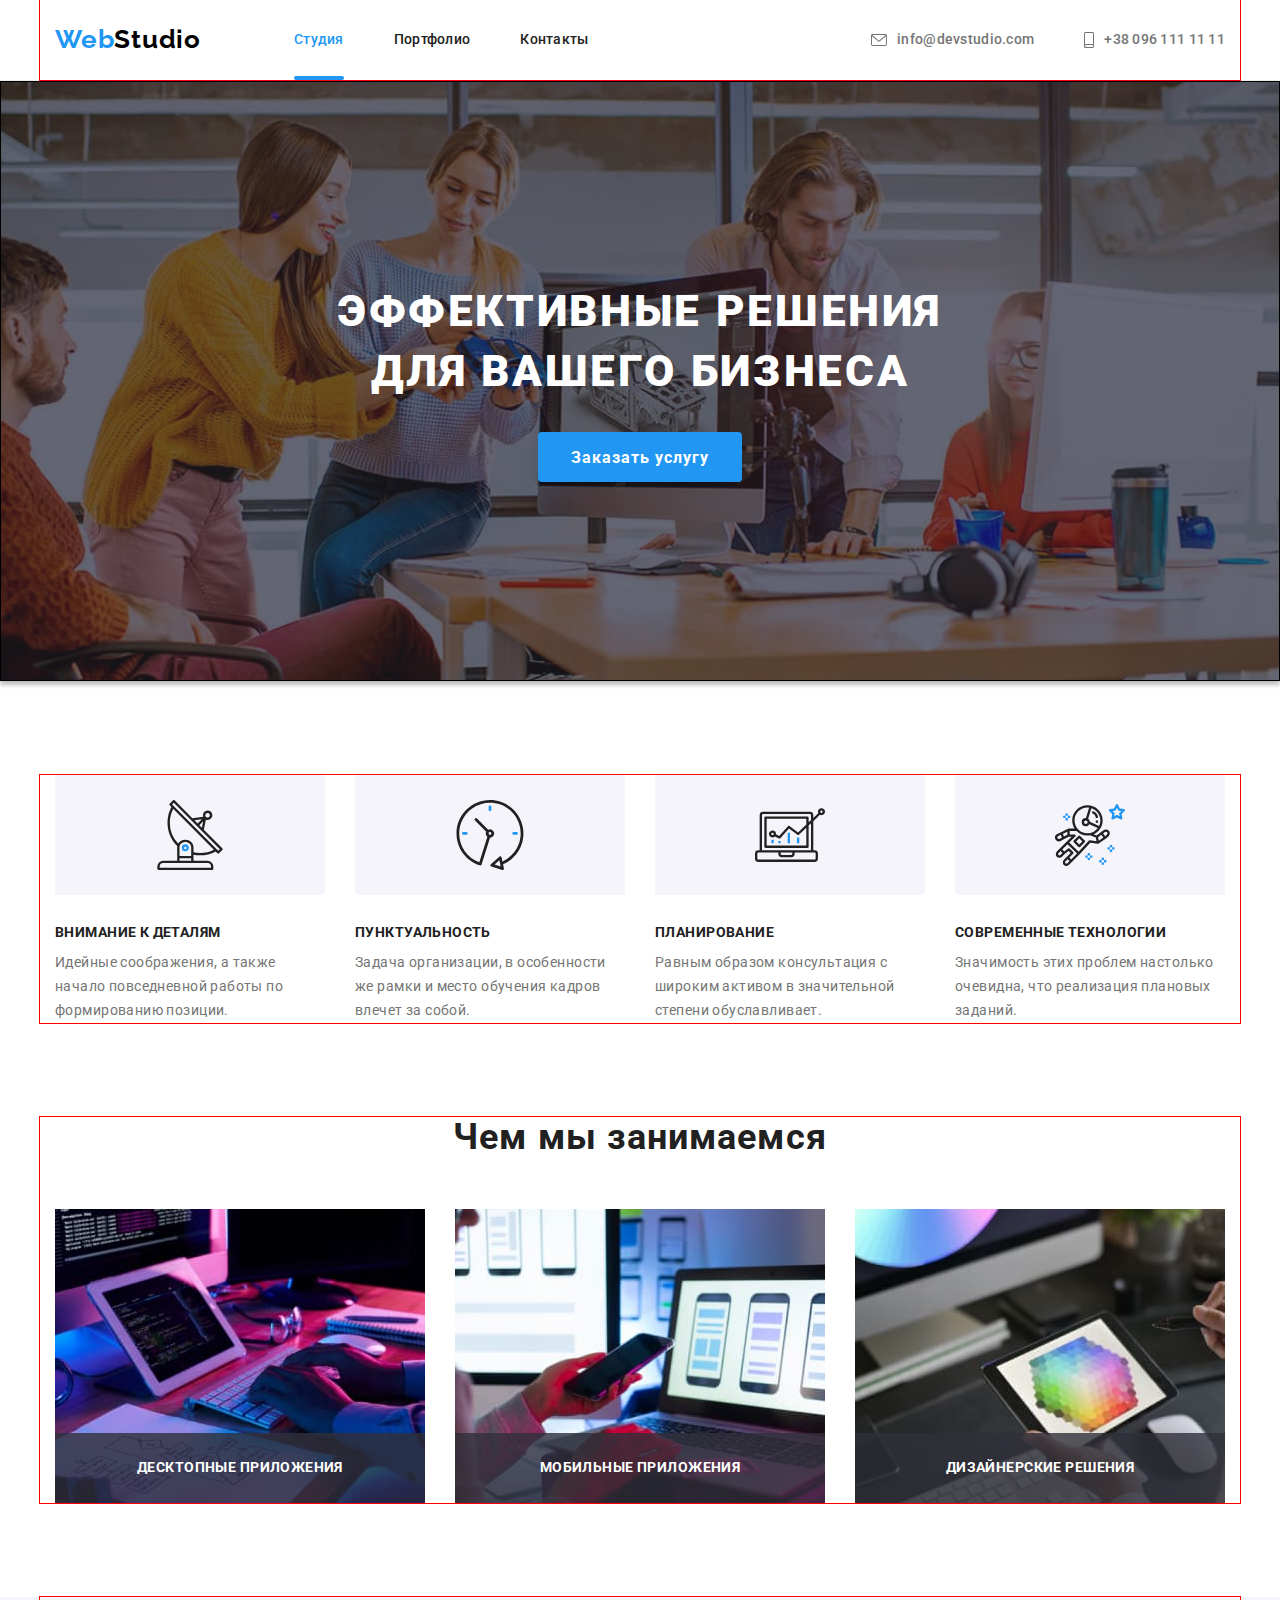
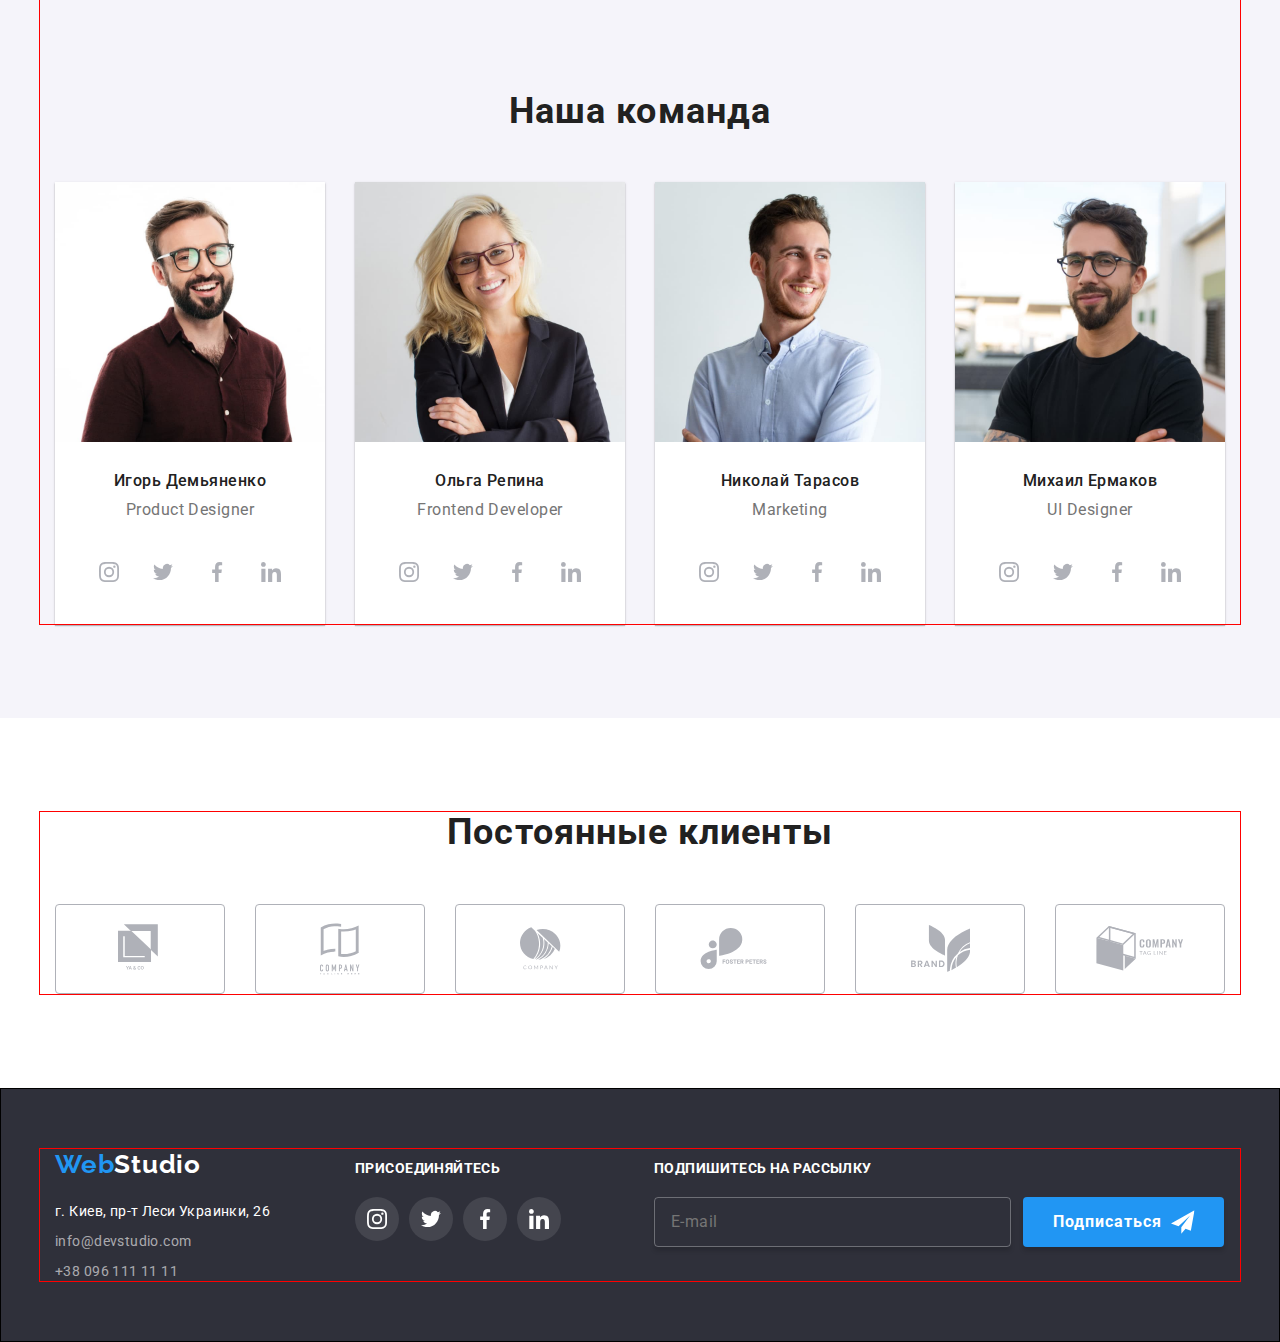
==== commit 6f8df9d0: "solved the problem with the connection of normalization and the width of the sections and modal" ====
--- a/index.html
+++ b/index.html
@@ -8,10 +8,10 @@
       href="https://fonts.googleapis.com/css2?family=Raleway:wght@700&family=Roboto:wght@400;500;700;900&display=swap"
       rel="stylesheet"
     />
-    <!-- <link
+    <link
       rel="stylesheet"
       href="https://cdnjs.cloudflare.com/ajax/libs/modern-normalize/1.0.0/modern-normalize.min.css"
-    /> -->
+    />
     <link rel="stylesheet" href="./css/main.min.css" />
     <!-- <link rel="stylesheet" href="./css/style.css" /> -->
     <title>goit-markup-hw-07</title>
--- a/css/main.min.css
+++ b/css/main.min.css
@@ -1,3 +1,3 @@
 /*! modern-normalize v1.0.0 | MIT License | https://github.com/sindresorhus/modern-normalize */​ ​ ​ *,*::before,*::after{-webkit-box-sizing:border-box;box-sizing:border-box}​ ​ :root{-moz-tab-size:4;-o-tab-size:4;tab-size:4}​ ​ html{line-height:1.15;-webkit-text-size-adjust:100%}​ ​ ​ body{margin:0}​ ​ body{font-family:system-ui,-apple-system,"Segoe UI",Roboto,Helvetica,Arial,sans-serif,"Apple Color Emoji","Segoe UI Emoji"}​ ​ ​ hr{height:0;color:inherit}​ ​ ​ abbr[title]{-webkit-text-decoration:underline dotted;text-decoration:underline dotted}​ ​ b,strong{font-weight:bolder}​ ​ code,kbd,samp,pre{font-family:ui-monospace, SFMono-Regular, Consolas, 'Liberation Mono', Menlo,- monospace;font-size:1em}​ ​ small{font-size:80%}​ ​ sub,sup{font-size:75%;line-height:0;position:relative;vertical-align:baseline}​ sub{bottom:-0.25em}​ sup{top:-0.5em}​ ​ ​ table{text-indent:0;border-color:inherit}​ ​ ​ button,input,optgroup,select,textarea{font-family:inherit;font-size:100%;line-height:1.15;margin:0}​ ​ button,select{text-transform:none}​ ​ button,[type='button'],[type='reset'],[type='submit']{-webkit-appearance:button}​ ​ ::-moz-focus-inner{border-style:none;padding:0}​ ​ :-moz-focusring{outline:1px dotted ButtonText}​ ​ :-moz-ui-invalid{box-shadow:none}​ ​ legend{padding:0}​ ​ progress{vertical-align:baseline}​ ​ ::-webkit-inner-spin-button,::-webkit-outer-spin-button{height:auto}​ ​ [type='search']{-webkit-appearance:textfield;outline-offset:-2px}​ ​ ::-webkit-search-decoration{-webkit-appearance:none}​ ​ ::-webkit-file-upload-button{-webkit-appearance:button;font:inherit}​ ​ ​ summary{display:list-item}html{-webkit-box-sizing:border-box;box-sizing:border-box}body{background-color:#fff;color:#757575;font-family:'Roboto', sans-serif;margin:0}a{text-decoration:none;color:inherit;display:block}address{color:inherit;font-style:normal}img{display:block;max-width:100%;height:auto}.list{list-style-type:none;padding:0px;margin:0px}.section{padding-bottom:94px}.section__title{color:#212121;font-weight:700;font-size:36px;line-height:1.16;text-align:center;letter-spacing:0.03em;margin-top:0px;margin-bottom:50px}.container{width:1200px;margin-left:auto;margin-right:auto;padding-left:15px;padding-right:15px;outline:1px solid red}.visually-hidden{position:absolute;width:1px;height:1px;margin:-1px;border:0;padding:0;clip:rect(0 0 0 0);overflow:hidden}.logo{font-family:'Raleway', sans-serif;font-weight:700;font-size:26px;line-height:1.19;text-decoration:none;letter-spacing:0.03em}.logo__web{color:#2196f3}.logo__studio{color:#000}.logo__studio--white{color:#fff}.page-footer__logo{margin-bottom:20px}.contacts-top{display:-webkit-box;display:-ms-flexbox;display:flex}.contacts-top__item:not(:last-child){margin-right:50px}.contacts-top__link{display:-webkit-box;display:-ms-flexbox;display:flex;-webkit-box-align:center;-ms-flex-align:center;align-items:center;padding-top:32px;padding-bottom:32px;color:#757575;font-weight:500;font-size:14px;line-height:1.14;letter-spacing:0.02em;-webkit-transition:250ms cubic-bezier(0.4, 0, 0.2, 1);transition:250ms cubic-bezier(0.4, 0, 0.2, 1)}.contacts-top__link:hover,.contacts-top__link:focus{color:#2196f3}.contacts-top__icon{margin-right:10px;fill:currentColor}.contacts-bottom{margin:0px;padding:0px}.contacts-bottom__item{height:21px}.contacts-bottom__item:not(:last-child){margin-bottom:9px}.contacts-bottom__location{color:#fff;font-weight:400;font-size:14px;line-height:1.71;letter-spacing:0.03em}.contacts-bottom__link{font-weight:400;font-size:14px;line-height:1.71;letter-spacing:0.03em;color:rgba(255,255,255,0.6);-webkit-transition:250ms cubic-bezier(0.4, 0, 0.2, 1);transition:250ms cubic-bezier(0.4, 0, 0.2, 1)}.contacts-bottom__link:focus,.contacts-bottom__link:hover{color:#2196f3}.button,.button-subscription,.button-modal,.button-submit{display:inline-block;min-width:200px;max-height:50px;padding-top:10px;padding-bottom:10px;background-color:#2196f3;-webkit-box-shadow:0px 4px 4px rgba(0,0,0,0.15);box-shadow:0px 4px 4px rgba(0,0,0,0.15);border-radius:4px;color:#fff;font-weight:700;font-size:16px;line-height:1.9;-webkit-box-align:center;-ms-flex-align:center;align-items:center;text-align:center;letter-spacing:0.06em;border:1px solid transparent;-webkit-transition:250ms cubic-bezier(0.4, 0, 0.2, 1),background-color 250ms cubic-bezier(0.4, 0, 0.2, 1);transition:250ms cubic-bezier(0.4, 0, 0.2, 1),background-color 250ms cubic-bezier(0.4, 0, 0.2, 1)}.hero__button{padding-right:32px;padding-left:32px}.modal__button-submit{padding-right:55px;padding-left:56px;-webkit-transform:translateX(50%);transform:translateX(50%)}.subscription__button-subscription{display:-webkit-box;display:-ms-flexbox;display:flex;-webkit-box-align:center;-ms-flex-align:center;align-items:center;padding-right:28px;padding-left:29px}.button-subscription__icon{fill:currentColor;margin-left:10px}.button-subscription{padding-right:28px;padding-left:29px}.button:hover,.button:focus,.button-subscription:hover,.button-subscription:focus,.button-modal:hover,.button-modal:focus,.button-submit:hover,.button-submit:focus{background-color:#f5f4fa;color:#212121;cursor:pointer}.button-close{position:absolute;display:-webkit-box;display:-ms-flexbox;display:flex;-webkit-box-pack:center;-ms-flex-pack:center;justify-content:center;-webkit-box-align:center;-ms-flex-align:center;align-items:center;padding:6px;top:8px;right:8px;width:30px;height:30px;border-radius:50%;fill:#000;background-color:#fff;border:1px solid rgba(0,0,0,0.1);-webkit-box-sizing:border-box;box-sizing:border-box;-webkit-transition:250ms cubic-bezier(0.4, 0, 0.2, 1);transition:250ms cubic-bezier(0.4, 0, 0.2, 1)}.button-close:hover,.button-close:focus{fill:#2196f3;cursor:pointer}.socials-net{display:-webkit-box;display:-ms-flexbox;display:flex}.socials-net__item:not(:last-child){margin-right:10px}.socials-net__link{display:-webkit-box;display:-ms-flexbox;display:flex;-webkit-box-pack:center;-ms-flex-pack:center;justify-content:center;-webkit-box-align:center;-ms-flex-align:center;align-items:center;width:44px;height:44px;border-radius:50%;-webkit-transition:250ms cubic-bezier(0.4, 0, 0.2, 1);transition:250ms cubic-bezier(0.4, 0, 0.2, 1)}.socials-net__link--gray{fill:#afb1b8}.socials-net__link--white{fill:#fff;background:rgba(255,255,255,0.1)}.socials-net__link:hover,.socials-net__link:focus{fill:#fff;background-color:#2196f3}.page-header{background-color:#fff;border-bottom:1px solid #ececec}.page-header__container{display:-webkit-box;display:-ms-flexbox;display:flex;-webkit-box-pack:justify;-ms-flex-pack:justify;justify-content:space-between}.page-header__nav{display:-webkit-box;display:-ms-flexbox;display:flex;-webkit-box-align:center;-ms-flex-align:center;align-items:center}.site-nav{display:-webkit-box;display:-ms-flexbox;display:flex;margin-left:93px}.site-nav__item{margin-right:50px}.site-nav__item:last-child{margin-right:0px}.site-nav__link{position:relative;display:block;padding-top:32px;padding-bottom:32px;color:#212121;font-weight:500;font-size:14px;line-height:1.14;letter-spacing:0.02em;-webkit-transition:color 250ms cubic-bezier(0.4, 0, 0.2, 1);transition:color 250ms cubic-bezier(0.4, 0, 0.2, 1)}.site-nav__link::after{content:'';position:absolute;display:block;opacity:0;bottom:0;width:100%;height:4px;border-radius:2px;background-color:#2196f3;-webkit-transition:opacity 250ms cubic-bezier(0.4, 0, 0.2, 1);transition:opacity 250ms cubic-bezier(0.4, 0, 0.2, 1)}.site-nav__link:hover::after,.site-nav__link:focus::after{opacity:1}.site-nav__link--current::after{opacity:1}.site-nav__link:hover,.site-nav__link:focus{color:#2196f3}.site-nav__link--current{color:#2196f3}.hero{padding-top:200px;max-width:1600px;height:600px;margin-left:auto;margin-right:auto;background-color:#c4c4c4;background-image:-webkit-gradient(linear, left top, left bottom, from(rgba(47,48,58,0.4)), to(rgba(47,48,58,0.4))),url(../images/hero.jpg);background-image:linear-gradient(rgba(47,48,58,0.4), rgba(47,48,58,0.4)),url(../images/hero.jpg);background-size:cover;background-repeat:no-repeat;background-position:center;border:1px solid #000000;-webkit-box-sizing:border-box;box-sizing:border-box;-webkit-box-shadow:0px 4px 4px rgba(0,0,0,0.25);box-shadow:0px 4px 4px rgba(0,0,0,0.25);text-align:center}.hero__title{margin-top:0px;margin-bottom:30px;margin-left:auto;margin-right:auto;color:#fff;font-weight:900;font-size:44px;line-height:1.36;letter-spacing:0.06em;text-transform:uppercase}.features{padding-top:94px}.features__items{display:-webkit-box;display:-ms-flexbox;display:flex}.features__item{width:270px}.features__item:not(:last-child){margin-right:30px}.features__thumb{margin-top:0px;margin-bottom:30px;height:120px;width:270px;border-radius:4px;background-color:#f5f4fa}.features__icon{margin:25px 100px}.features__title{margin-top:0px;margin-bottom:10px;color:#212121;font-weight:700;font-size:14px;line-height:1.14;letter-spacing:0.03em;text-transform:uppercase}.features__text{margin-top:0px;margin-bottom:0px;font-weight:400;font-size:14px;line-height:1.71;letter-spacing:0.03em}.our-works{padding-top:0px}.our-works__items{position:relative;display:-webkit-box;display:-ms-flexbox;display:flex}.our-works__item:not(:last-child){margin-right:30px}.our-works__overlay{position:absolute;display:-webkit-box;display:-ms-flexbox;display:flex;-webkit-box-pack:center;-ms-flex-pack:center;justify-content:center;-webkit-box-align:center;-ms-flex-align:center;align-items:center;bottom:0px;width:370px;height:70px;background-color:rgba(47,48,58,0.8)}.our-works__title{font-weight:700;font-size:14px;line-height:1.14;text-align:center;letter-spacing:0.03em;text-transform:uppercase;color:#fff;margin:0}.our-team{background-color:#f5f4fa}.our-team__title{padding-top:94px}.our-team__items{display:-webkit-box;display:-ms-flexbox;display:flex}.our-team__item:not(:last-child){margin-right:30px}.our-team__item{-webkit-box-shadow:0px 1px 3px rgba(0,0,0,0.12),0px 1px 1px rgba(0,0,0,0.14),0px 2px 1px rgba(0,0,0,0.2);box-shadow:0px 1px 3px rgba(0,0,0,0.12),0px 1px 1px rgba(0,0,0,0.14),0px 2px 1px rgba(0,0,0,0.2);border-radius:0px 0px 4px 4p;background-color:#fff}.our-team__photo{margin-bottom:30px}.our-team__name{color:#212121;font-weight:500;font-size:16px;line-height:1.18;text-align:center;letter-spacing:0.03em;margin-top:0px;margin-bottom:10px}.our-team__profession{font-weight:400;font-size:16px;line-height:1.18;text-align:center;letter-spacing:0.03em;margin-top:0px;margin-bottom:30px}.our-team__socials-container{display:-webkit-box;display:-ms-flexbox;display:flex;-webkit-box-pack:center;-ms-flex-pack:center;justify-content:center;margin-bottom:30px}.clients{padding-top:94px}.clients__items{display:-webkit-box;display:-ms-flexbox;display:flex}.clients__item{display:-webkit-box;display:-ms-flexbox;display:flex;width:170px}.clients__item:not(:last-child){margin-right:30px}.clients__link{fill:#afb1b8;border:1px solid #afb1b8;-webkit-box-sizing:border-box;box-sizing:border-box;border-radius:4px;width:100%;height:90px;margin:0px;display:-webkit-box;display:-ms-flexbox;display:flex;-webkit-box-pack:center;-ms-flex-pack:center;justify-content:center;-webkit-box-align:center;-ms-flex-align:center;align-items:center;-webkit-transition:250ms cubic-bezier(0.4, 0, 0.2, 1);transition:250ms cubic-bezier(0.4, 0, 0.2, 1)}.clients__link:hover,.clients__link:focus{fill:#2196f3;border:1px solid #2196f3}.page-footer{padding-top:60px;padding-bottom:60px;background-color:#2f303a;border:1px solid #000000;-webkit-box-sizing:border-box;box-sizing:border-box;-webkit-box-shadow:0px 4px 4px rgba(0,0,0,0.25);box-shadow:0px 4px 4px rgba(0,0,0,0.25)}.page-footer__container{display:-webkit-box;display:-ms-flexbox;display:flex;-webkit-box-align:baseline;-ms-flex-align:baseline;align-items:baseline}.page-footer__info{margin:0px;width:230px}.socials-footer{margin-left:70px;width:206px;height:80px}.socials-footer__title{font-style:normal;font-weight:700;font-size:14px;line-height:1.14;letter-spacing:0.03em;text-transform:uppercase;color:#fff;margin-top:0px;margin-bottom:20px}.subscription{width:570px;margin-left:93px}.subscription__title{margin-top:0px;margin-bottom:20px;font-weight:700;font-size:14px;line-height:1.14;letter-spacing:0.03em;text-transform:uppercase;color:#fff}.subscription__form{display:-webkit-box;display:-ms-flexbox;display:flex}.subscription__input{width:358px;height:50px;margin-right:12px;padding:15px 16px;font-weight:400;font-size:16px;line-height:1.25;letter-spacing:0.03em;color:rgba(255,255,255,0.6);border:1px solid rgba(255,255,255,0.3);-webkit-box-sizing:border-box;box-sizing:border-box;border-radius:4px;-webkit-box-shadow:0px 4px 4px rgba(0,0,0,0.15);box-shadow:0px 4px 4px rgba(0,0,0,0.15);background-color:transparent;-webkit-transition:250ms cubic-bezier(0.4, 0, 0.2, 1);transition:250ms cubic-bezier(0.4, 0, 0.2, 1)}.subscription__input:hover,.subscription__input:focus{color:#fff;border:1px solid #2196f3}.backdrop{position:fixed;z-index:1;top:0;left:0;width:100%;height:100%;background-color:rgba(0,0,0,0.2);opacity:1;-webkit-transition:opacity 250ms cubic-bezier(0.4, 0, 0.2, 1);transition:opacity 250ms cubic-bezier(0.4, 0, 0.2, 1)}.backdrop.is-hidden{opacity:0;pointer-events:none}.modal{position:absolute;top:50%;left:50%;-webkit-transform:translate(-50%, -50%) scale(1);transform:translate(-50%, -50%) scale(1);max-width:528px;height:581px;margin:0px;padding:40px;background-color:#fff;-webkit-box-shadow:0px 1px 3px rgba(0,0,0,0.12),0px 1px 1px rgba(0,0,0,0.14),0px 2px 1px rgba(0,0,0,0.2);box-shadow:0px 1px 3px rgba(0,0,0,0.12),0px 1px 1px rgba(0,0,0,0.14),0px 2px 1px rgba(0,0,0,0.2);border-radius:4px;opacity:1;-webkit-transition:-webkit-transform 250ms cubic-bezier(0.4, 0, 0.2, 1);transition:-webkit-transform 250ms cubic-bezier(0.4, 0, 0.2, 1);transition:transform 250ms cubic-bezier(0.4, 0, 0.2, 1);transition:transform 250ms cubic-bezier(0.4, 0, 0.2, 1), -webkit-transform 250ms cubic-bezier(0.4, 0, 0.2, 1)}.modal__title{display:block;margin-top:0px;margin-bottom:12px;width:448px;font-weight:700;font-size:20px;line-height:1.15;text-align:center;letter-spacing:0.03em;color:#212121}.modal__form-info{display:-webkit-box;display:-ms-flexbox;display:flex;-webkit-box-orient:vertical;-webkit-box-direction:normal;-ms-flex-direction:column;flex-direction:column;max-height:342px;width:448px;margin-top:0px;margin-bottom:20px;text-align:left}.modal__form-client{position:relative;padding:0px;margin-top:0px;margin-bottom:10px}.modal__form-client:last-child{margin-bottom:0}.modal__form-title{display:block;padding:0px;margin-top:0px;margin-bottom:4px;font-weight:400;font-size:12px;line-height:1.17;letter-spacing:0.01em;color:#757575}.modal__form-input{width:448px;padding:12px 16px 12px 42px}.modal__form-input,.modal__form-textarea{width:100%;font-size:14px;line-height:1.14;letter-spacing:0.01em;background-color:transparent;border:1px solid rgba(33,33,33,0.2);border-radius:4px;-webkit-transition:cololr 250ms cubic-bezier(0.4, 0, 0.2, 1),border 250ms cubic-bezier(0.4, 0, 0.2, 1);transition:cololr 250ms cubic-bezier(0.4, 0, 0.2, 1),border 250ms cubic-bezier(0.4, 0, 0.2, 1)}.modal__form-textarea{height:120px;padding:12px 16px;resize:none}.modal__form-input:hover,.modal__form-input:focus,.modal__form-input:focus-within,.modal__form-textarea:hover,.modal__form-textarea:focus{border:1px solid #2196f3;outline:0;cursor:pointer}.modal__form-icon{position:absolute;top:50%;left:12px;fill:#212121;-webkit-transition:250ms cubic-bezier(0.4, 0, 0.2, 1);transition:250ms cubic-bezier(0.4, 0, 0.2, 1)}.modal__form-input:hover+.modal__form-icon,.modal__form-input:focus+.modal__form-icon{fill:#2196f3}.modal__check{display:-webkit-box;display:-ms-flexbox;display:flex;-webkit-box-pack:center;-ms-flex-pack:center;justify-content:center;-webkit-box-align:center;-ms-flex-align:center;align-items:center}.modal__check-icon{display:-webkit-box;display:-ms-flexbox;display:flex;margin-right:7px;border-radius:2px;background-origin:border-box;border:2px solid #212121;background-color:transparent;fill:transparent;-webkit-transition:border-color 250ms cubic-bezier(0.4, 0, 0.2, 1),background-color 250ms cubic-bezier(0.4, 0, 0.2, 1),fill 250ms cubic-bezier(0.4, 0, 0.2, 1),-webkit-box-shadow 250ms cubic-bezier(0.4, 0, 0.2, 1);transition:border-color 250ms cubic-bezier(0.4, 0, 0.2, 1),background-color 250ms cubic-bezier(0.4, 0, 0.2, 1),fill 250ms cubic-bezier(0.4, 0, 0.2, 1),-webkit-box-shadow 250ms cubic-bezier(0.4, 0, 0.2, 1);transition:border-color 250ms cubic-bezier(0.4, 0, 0.2, 1),background-color 250ms cubic-bezier(0.4, 0, 0.2, 1),fill 250ms cubic-bezier(0.4, 0, 0.2, 1),box-shadow 250ms cubic-bezier(0.4, 0, 0.2, 1);transition:border-color 250ms cubic-bezier(0.4, 0, 0.2, 1),background-color 250ms cubic-bezier(0.4, 0, 0.2, 1),fill 250ms cubic-bezier(0.4, 0, 0.2, 1),box-shadow 250ms cubic-bezier(0.4, 0, 0.2, 1),-webkit-box-shadow 250ms cubic-bezier(0.4, 0, 0.2, 1)}.modal__check:hover+.modal__check-icon,.modal__check-input:checked+.modal__check-icon{background-color:#2196f3;border-color:#2196f3;fill:#fff;cursor:pointer}.modal__check{margin-bottom:30px}.modal__check-link{color:#2196f3;text-decoration:underline;margin-left:7px}.modal__check-input:checked+.modal__check-icon{border-color:#2196f3;background-color:#2196f3}.modal__check-agreement{display:-webkit-box;display:-ms-flexbox;display:flex;font-weight:400;font-size:14px;line-height:1.71;letter-spacing:0.03em;color:#757575}.portfolio{margin:0px;padding-top:94px;padding-bottom:0px}.filtres{display:-webkit-box;display:-ms-flexbox;display:flex;-webkit-box-align:center;-ms-flex-align:center;align-items:center;-webkit-box-pack:center;-ms-flex-pack:center;justify-content:center;margin-bottom:50px;min-width:611px}.filtres__item{margin-right:8px}.filtres__item:last-child{margin-right:0px}.filtres__btn{color:#212121;background-color:#f5f4fa;font-weight:500;font-size:16px;line-height:1.62;letter-spacing:0.03em;border-radius:4px;padding:6px 22px;display:inline-block;border:1px solid transparent;-webkit-box-align:center;-ms-flex-align:center;align-items:center;text-align:center;min-width:73px;-webkit-transition:250ms cubic-bezier(0.4, 0, 0.2, 1);transition:250ms cubic-bezier(0.4, 0, 0.2, 1)}.filtres__btn:hover,.filtres__btn:focus,.filtres__btn:active{color:#fff;background-color:#2196f3;cursor:pointer}.content{display:-webkit-box;display:-ms-flexbox;display:flex;-ms-flex-wrap:wrap;flex-wrap:wrap;-webkit-box-pack:justify;-ms-flex-pack:justify;justify-content:space-between}.content__item{width:370px;margin-bottom:30px;margin-right:30px}.content__item:nth-child(3n){margin-right:0px}.content__item:nth-last-child(-n+3){margin-bottom:94px}.content__item:hover,.content__item:focus{cursor:pointer;-webkit-box-shadow:0px 1px 1px rgba(0,0,0,0.12),0px 4px 4px rgba(0,0,0,0.06),1px 4px 6px rgba(0,0,0,0.16);box-shadow:0px 1px 1px rgba(0,0,0,0.12),0px 4px 4px rgba(0,0,0,0.06),1px 4px 6px rgba(0,0,0,0.16)}.content__product{position:relative;overflow:hidden}.content__overlay{content:'';position:absolute;display:inline-block;width:100%;height:100%;bottom:0;background-color:rgba(33,150,243,0.9);-webkit-transform:translateY(100%);transform:translateY(100%);-webkit-transition:-webkit-transform 250ms cubic-bezier(0.4, 0, 0.2, 1);transition:-webkit-transform 250ms cubic-bezier(0.4, 0, 0.2, 1);transition:transform 250ms cubic-bezier(0.4, 0, 0.2, 1);transition:transform 250ms cubic-bezier(0.4, 0, 0.2, 1), -webkit-transform 250ms cubic-bezier(0.4, 0, 0.2, 1)}.content__item:hover .content__overlay,.content__item:focus.content__overlay{-webkit-transform:translateY(0);transform:translateY(0)}.content__text{font-weight:400;font-size:18px;line-height:1.56;letter-spacing:0.03em;margin:63px 24px;color:#fff;-webkit-transition:-webkit-transform 250ms cubic-bezier(0.4, 0, 0.2, 1);transition:-webkit-transform 250ms cubic-bezier(0.4, 0, 0.2, 1);transition:transform 250ms cubic-bezier(0.4, 0, 0.2, 1);transition:transform 250ms cubic-bezier(0.4, 0, 0.2, 1), -webkit-transform 250ms cubic-bezier(0.4, 0, 0.2, 1)}.content__card{background-color:#fff;border-right:1px solid #eeeeee;border-bottom:1px solid #eeeeee;border-left:1px solid #eeeeee;-webkit-box-sizing:border-box;box-sizing:border-box;width:370px;padding-left:24px;padding-right:24px;padding-top:20px;padding-bottom:20px}.content__title{margin-top:0px;margin-bottom:4px;font-weight:700;font-size:18px;line-height:2;letter-spacing:0.06em;color:#212121}.content__site{margin-top:0px;margin-bottom:0px;font-weight:400;font-size:16px;line-height:1.87;letter-spacing:0.03em}
+ monospace;font-size:1em}​ ​ small{font-size:80%}​ ​ sub,sup{font-size:75%;line-height:0;position:relative;vertical-align:baseline}​ sub{bottom:-0.25em}​ sup{top:-0.5em}​ ​ ​ table{text-indent:0;border-color:inherit}​ ​ ​ button,input,optgroup,select,textarea{font-family:inherit;font-size:100%;line-height:1.15;margin:0}​ ​ button,select{text-transform:none}​ ​ button,[type='button'],[type='reset'],[type='submit']{-webkit-appearance:button}​ ​ ::-moz-focus-inner{border-style:none;padding:0}​ ​ :-moz-focusring{outline:1px dotted ButtonText}​ ​ :-moz-ui-invalid{box-shadow:none}​ ​ legend{padding:0}​ ​ progress{vertical-align:baseline}​ ​ ::-webkit-inner-spin-button,::-webkit-outer-spin-button{height:auto}​ ​ [type='search']{-webkit-appearance:textfield;outline-offset:-2px}​ ​ ::-webkit-search-decoration{-webkit-appearance:none}​ ​ ::-webkit-file-upload-button{-webkit-appearance:button;font:inherit}​ ​ ​ summary{display:list-item}body{background-color:#fff;color:#757575;font-family:'Roboto', sans-serif;margin:0}a{text-decoration:none;color:inherit;display:block}img{display:block;max-width:100%;height:auto}.list{list-style-type:none;padding:0px;margin:0px}.section{padding-bottom:94px}.section__title{color:#212121;font-weight:700;font-size:36px;line-height:1.16;text-align:center;letter-spacing:0.03em;margin-top:0px;margin-bottom:50px}.container{width:1200px;padding-left:15px;padding-right:15px;margin-left:auto;margin-right:auto;outline:1px solid red}.visually-hidden{position:absolute;width:1px;height:1px;margin:-1px;border:0;padding:0;clip:rect(0 0 0 0);overflow:hidden}.logo{font-family:'Raleway', sans-serif;font-weight:700;font-size:26px;line-height:1.19;text-decoration:none;letter-spacing:0.03em}.logo__web{color:#2196f3}.logo__studio{color:#000}.logo__studio--white{color:#fff}.page-footer__logo{margin-bottom:20px}.page-header__logo{padding-top:24px;padding-bottom:25px;margin-right:93px}.contacts-top{display:-webkit-box;display:-ms-flexbox;display:flex}.contacts-top__item:not(:last-child){margin-right:50px}.contacts-top__link{display:-webkit-box;display:-ms-flexbox;display:flex;-webkit-box-align:center;-ms-flex-align:center;align-items:center;padding-top:32px;padding-bottom:32px;color:#757575;font-weight:500;font-size:14px;line-height:1.14;letter-spacing:0.02em;-webkit-transition:250ms cubic-bezier(0.4, 0, 0.2, 1);transition:250ms cubic-bezier(0.4, 0, 0.2, 1)}.contacts-top__link:hover,.contacts-top__link:focus{color:#2196f3}.contacts-top__icon{margin-right:10px;fill:currentColor}.contacts-bottom{margin:0px;padding:0px}.contacts-bottom__item{height:21px}.contacts-bottom__item:not(:last-child){margin-bottom:9px}.contacts-bottom__location{color:#fff;font-weight:400;font-size:14px;line-height:1.71;letter-spacing:0.03em}.contacts-bottom__link{font-weight:400;font-size:14px;line-height:1.71;letter-spacing:0.03em;color:rgba(255,255,255,0.6);-webkit-transition:250ms cubic-bezier(0.4, 0, 0.2, 1);transition:250ms cubic-bezier(0.4, 0, 0.2, 1)}.contacts-bottom__link:focus,.contacts-bottom__link:hover{color:#2196f3}.button,.button-subscription,.button-modal,.button-submit{display:inline-block;min-width:200px;max-height:50px;padding-top:10px;padding-bottom:10px;background-color:#2196f3;-webkit-box-shadow:0px 4px 4px rgba(0,0,0,0.15);box-shadow:0px 4px 4px rgba(0,0,0,0.15);border-radius:4px;color:#fff;font-weight:700;font-size:16px;line-height:1.9;-webkit-box-align:center;-ms-flex-align:center;align-items:center;text-align:center;letter-spacing:0.06em;border:1px solid transparent;-webkit-transition:250ms cubic-bezier(0.4, 0, 0.2, 1),background-color 250ms cubic-bezier(0.4, 0, 0.2, 1);transition:250ms cubic-bezier(0.4, 0, 0.2, 1),background-color 250ms cubic-bezier(0.4, 0, 0.2, 1)}.hero__button{padding-right:32px;padding-left:32px}.modal__button-submit{padding-right:55px;padding-left:56px;-webkit-transform:translateX(50%);transform:translateX(50%)}.subscription__button-subscription{display:-webkit-box;display:-ms-flexbox;display:flex;-webkit-box-align:center;-ms-flex-align:center;align-items:center;padding-right:28px;padding-left:29px}.button-subscription__icon{fill:currentColor;margin-left:10px}.button-subscription{padding-right:28px;padding-left:29px}.button:hover,.button:focus,.button-subscription:hover,.button-subscription:focus,.button-modal:hover,.button-modal:focus,.button-submit:hover,.button-submit:focus{background-color:#f5f4fa;color:#212121;cursor:pointer}.button-close{position:absolute;display:-webkit-box;display:-ms-flexbox;display:flex;-webkit-box-pack:center;-ms-flex-pack:center;justify-content:center;-webkit-box-align:center;-ms-flex-align:center;align-items:center;padding:6px;top:8px;right:8px;width:30px;height:30px;border-radius:50%;fill:#000;background-color:#fff;border:1px solid rgba(0,0,0,0.1);-webkit-box-sizing:border-box;box-sizing:border-box;-webkit-transition:250ms cubic-bezier(0.4, 0, 0.2, 1);transition:250ms cubic-bezier(0.4, 0, 0.2, 1)}.button-close:hover,.button-close:focus{fill:#2196f3;cursor:pointer}.socials-net{display:-webkit-box;display:-ms-flexbox;display:flex}.socials-net__item:not(:last-child){margin-right:10px}.socials-net__link{display:-webkit-box;display:-ms-flexbox;display:flex;-webkit-box-pack:center;-ms-flex-pack:center;justify-content:center;-webkit-box-align:center;-ms-flex-align:center;align-items:center;width:44px;height:44px;border-radius:50%;-webkit-transition:250ms cubic-bezier(0.4, 0, 0.2, 1);transition:250ms cubic-bezier(0.4, 0, 0.2, 1)}.socials-net__link--gray{fill:#afb1b8}.socials-net__link--white{fill:#fff;background:rgba(255,255,255,0.1)}.socials-net__link:hover,.socials-net__link:focus{fill:#fff;background-color:#2196f3}.page-header{background-color:#fff;border-bottom:1px solid #ececec}.page-header__container{display:-webkit-box;display:-ms-flexbox;display:flex;-webkit-box-pack:justify;-ms-flex-pack:justify;justify-content:space-between}.page-header__nav{display:-webkit-box;display:-ms-flexbox;display:flex;-webkit-box-align:center;-ms-flex-align:center;align-items:center}.site-nav{display:-webkit-box;display:-ms-flexbox;display:flex}.site-nav__item{margin-right:50px}.site-nav__item:last-child{margin-right:0px}.site-nav__link{position:relative;display:block;padding-top:32px;padding-bottom:32px;color:#212121;font-weight:500;font-size:14px;line-height:1.14;letter-spacing:0.02em;-webkit-transition:color 250ms cubic-bezier(0.4, 0, 0.2, 1);transition:color 250ms cubic-bezier(0.4, 0, 0.2, 1)}.site-nav__link::after{content:'';position:absolute;display:block;opacity:0;bottom:0;width:100%;height:4px;border-radius:2px;background-color:#2196f3;-webkit-transition:opacity 250ms cubic-bezier(0.4, 0, 0.2, 1);transition:opacity 250ms cubic-bezier(0.4, 0, 0.2, 1)}.site-nav__link:hover::after,.site-nav__link:focus::after{opacity:1}.site-nav__link--current::after{opacity:1}.site-nav__link:hover,.site-nav__link:focus{color:#2196f3}.site-nav__link--current{color:#2196f3}.hero{padding-top:200px;max-width:1600px;height:600px;margin-left:auto;margin-right:auto;background-color:#c4c4c4;background-image:-webkit-gradient(linear, left top, left bottom, from(rgba(47,48,58,0.4)), to(rgba(47,48,58,0.4))),url(../images/hero.jpg);background-image:linear-gradient(rgba(47,48,58,0.4), rgba(47,48,58,0.4)),url(../images/hero.jpg);background-size:cover;background-repeat:no-repeat;background-position:center;border:1px solid #000000;-webkit-box-sizing:border-box;box-sizing:border-box;-webkit-box-shadow:0px 4px 4px rgba(0,0,0,0.25);box-shadow:0px 4px 4px rgba(0,0,0,0.25);text-align:center}.hero__title{margin-top:0px;margin-bottom:30px;margin-left:auto;margin-right:auto;color:#fff;font-weight:900;font-size:44px;line-height:1.36;letter-spacing:0.06em;text-transform:uppercase}.features{padding-top:94px}.features__items{display:-webkit-box;display:-ms-flexbox;display:flex}.features__item{width:270px}.features__item:not(:last-child){margin-right:30px}.features__thumb{margin-top:0px;margin-bottom:30px;height:120px;width:270px;border-radius:4px;background-color:#f5f4fa}.features__icon{margin:25px 100px}.features__title{margin-top:0px;margin-bottom:10px;color:#212121;font-weight:700;font-size:14px;line-height:1.14;letter-spacing:0.03em;text-transform:uppercase}.features__text{margin-top:0px;margin-bottom:0px;font-weight:400;font-size:14px;line-height:1.71;letter-spacing:0.03em}.our-works{padding-top:0px}.our-works__items{position:relative;display:-webkit-box;display:-ms-flexbox;display:flex}.our-works__item:not(:last-child){margin-right:30px}.our-works__overlay{position:absolute;display:-webkit-box;display:-ms-flexbox;display:flex;-webkit-box-pack:center;-ms-flex-pack:center;justify-content:center;-webkit-box-align:center;-ms-flex-align:center;align-items:center;bottom:0px;width:370px;height:70px;background-color:rgba(47,48,58,0.8)}.our-works__title{font-weight:700;font-size:14px;line-height:1.14;text-align:center;letter-spacing:0.03em;text-transform:uppercase;color:#fff;margin:0}.our-team{background-color:#f5f4fa}.our-team__title{padding-top:94px}.our-team__items{display:-webkit-box;display:-ms-flexbox;display:flex}.our-team__item:not(:last-child){margin-right:30px}.our-team__item{-webkit-box-shadow:0px 1px 3px rgba(0,0,0,0.12),0px 1px 1px rgba(0,0,0,0.14),0px 2px 1px rgba(0,0,0,0.2);box-shadow:0px 1px 3px rgba(0,0,0,0.12),0px 1px 1px rgba(0,0,0,0.14),0px 2px 1px rgba(0,0,0,0.2);border-radius:0px 0px 4px 4p;background-color:#fff}.our-team__photo{margin-bottom:30px}.our-team__name{color:#212121;font-weight:500;font-size:16px;line-height:1.18;text-align:center;letter-spacing:0.03em;margin-top:0px;margin-bottom:10px}.our-team__profession{font-weight:400;font-size:16px;line-height:1.18;text-align:center;letter-spacing:0.03em;margin-top:0px;margin-bottom:30px}.our-team__socials-container{display:-webkit-box;display:-ms-flexbox;display:flex;-webkit-box-pack:center;-ms-flex-pack:center;justify-content:center;margin-bottom:30px}.clients{padding-top:94px}.clients__items{display:-webkit-box;display:-ms-flexbox;display:flex}.clients__item{display:-webkit-box;display:-ms-flexbox;display:flex;width:170px}.clients__item:not(:last-child){margin-right:30px}.clients__link{fill:#afb1b8;border:1px solid #afb1b8;-webkit-box-sizing:border-box;box-sizing:border-box;border-radius:4px;width:100%;height:90px;margin:0px;display:-webkit-box;display:-ms-flexbox;display:flex;-webkit-box-pack:center;-ms-flex-pack:center;justify-content:center;-webkit-box-align:center;-ms-flex-align:center;align-items:center;-webkit-transition:250ms cubic-bezier(0.4, 0, 0.2, 1);transition:250ms cubic-bezier(0.4, 0, 0.2, 1)}.clients__link:hover,.clients__link:focus{fill:#2196f3;border:1px solid #2196f3}.page-footer{padding-top:60px;padding-bottom:60px;background-color:#2f303a;border:1px solid #000000;-webkit-box-sizing:border-box;box-sizing:border-box;-webkit-box-shadow:0px 4px 4px rgba(0,0,0,0.25);box-shadow:0px 4px 4px rgba(0,0,0,0.25)}.page-footer__container{display:-webkit-box;display:-ms-flexbox;display:flex;-webkit-box-align:baseline;-ms-flex-align:baseline;align-items:baseline}.page-footer__info{margin:0px;width:230px}.socials-footer{margin-left:70px;width:206px;height:80px}.socials-footer__title{font-style:normal;font-weight:700;font-size:14px;line-height:1.14;letter-spacing:0.03em;text-transform:uppercase;color:#fff;margin-top:0px;margin-bottom:20px}.subscription{width:570px;margin-left:93px}.subscription__title{margin-top:0px;margin-bottom:20px;font-weight:700;font-size:14px;line-height:1.14;letter-spacing:0.03em;text-transform:uppercase;color:#fff}.subscription__form{display:-webkit-box;display:-ms-flexbox;display:flex}.subscription__input{width:358px;height:50px;margin-right:12px;padding:15px 16px;font-weight:400;font-size:16px;line-height:1.25;letter-spacing:0.03em;color:rgba(255,255,255,0.6);border:1px solid rgba(255,255,255,0.3);-webkit-box-sizing:border-box;box-sizing:border-box;border-radius:4px;-webkit-box-shadow:0px 4px 4px rgba(0,0,0,0.15);box-shadow:0px 4px 4px rgba(0,0,0,0.15);background-color:transparent;-webkit-transition:250ms cubic-bezier(0.4, 0, 0.2, 1);transition:250ms cubic-bezier(0.4, 0, 0.2, 1)}.subscription__input:hover,.subscription__input:focus{color:#fff;border:1px solid #2196f3}.backdrop{position:fixed;z-index:1;top:0;left:0;width:100%;height:100%;background-color:rgba(0,0,0,0.2);opacity:1;-webkit-transition:opacity 250ms cubic-bezier(0.4, 0, 0.2, 1);transition:opacity 250ms cubic-bezier(0.4, 0, 0.2, 1)}.backdrop.is-hidden{opacity:0;pointer-events:none}.modal{position:absolute;top:50%;left:50%;-webkit-transform:translate(-50%, -50%) scale(1);transform:translate(-50%, -50%) scale(1);max-width:528px;height:581px;margin:0px;padding:40px;background-color:#fff;-webkit-box-shadow:0px 1px 3px rgba(0,0,0,0.12),0px 1px 1px rgba(0,0,0,0.14),0px 2px 1px rgba(0,0,0,0.2);box-shadow:0px 1px 3px rgba(0,0,0,0.12),0px 1px 1px rgba(0,0,0,0.14),0px 2px 1px rgba(0,0,0,0.2);border-radius:4px;opacity:1;-webkit-transition:-webkit-transform 250ms cubic-bezier(0.4, 0, 0.2, 1);transition:-webkit-transform 250ms cubic-bezier(0.4, 0, 0.2, 1);transition:transform 250ms cubic-bezier(0.4, 0, 0.2, 1);transition:transform 250ms cubic-bezier(0.4, 0, 0.2, 1), -webkit-transform 250ms cubic-bezier(0.4, 0, 0.2, 1)}.modal__title{display:block;margin-top:0px;margin-bottom:12px;width:448px;font-weight:700;font-size:20px;line-height:1.15;text-align:center;letter-spacing:0.03em;color:#212121}.modal__form-info{display:-webkit-box;display:-ms-flexbox;display:flex;-webkit-box-orient:vertical;-webkit-box-direction:normal;-ms-flex-direction:column;flex-direction:column;max-height:342px;width:448px;margin-top:0px;margin-bottom:20px;text-align:left}.modal__form-client{position:relative;padding:0px;margin-top:0px;margin-bottom:10px}.modal__form-client:last-child{margin-bottom:0}.modal__form-title{display:block;padding:0px;margin-top:0px;margin-bottom:4px;font-weight:400;font-size:12px;line-height:1.17;letter-spacing:0.01em;color:#757575}.modal__form-input{width:448px;padding:12px 16px 12px 42px}.modal__form-input,.modal__form-textarea{width:100%;font-size:14px;line-height:1.14;letter-spacing:0.01em;background-color:transparent;border:1px solid rgba(33,33,33,0.2);border-radius:4px;-webkit-transition:cololr 250ms cubic-bezier(0.4, 0, 0.2, 1),border 250ms cubic-bezier(0.4, 0, 0.2, 1);transition:cololr 250ms cubic-bezier(0.4, 0, 0.2, 1),border 250ms cubic-bezier(0.4, 0, 0.2, 1)}.modal__form-textarea{height:120px;padding:12px 16px;resize:none}.modal__form-input:hover,.modal__form-input:focus,.modal__form-input:focus-within,.modal__form-textarea:hover,.modal__form-textarea:focus{border:1px solid #2196f3;outline:0;cursor:pointer}.modal__form-icon{position:absolute;top:50%;left:12px;fill:#212121;-webkit-transition:250ms cubic-bezier(0.4, 0, 0.2, 1);transition:250ms cubic-bezier(0.4, 0, 0.2, 1)}.modal__form-input:hover+.modal__form-icon,.modal__form-input:focus+.modal__form-icon{fill:#2196f3}.modal__check{display:-webkit-box;display:-ms-flexbox;display:flex;-webkit-box-pack:center;-ms-flex-pack:center;justify-content:center;-webkit-box-align:center;-ms-flex-align:center;align-items:center}.modal__check-icon{display:-webkit-box;display:-ms-flexbox;display:flex;margin-right:7px;border-radius:2px;background-origin:border-box;border:2px solid #212121;background-color:transparent;fill:transparent;-webkit-transition:border-color 250ms cubic-bezier(0.4, 0, 0.2, 1),background-color 250ms cubic-bezier(0.4, 0, 0.2, 1),fill 250ms cubic-bezier(0.4, 0, 0.2, 1),-webkit-box-shadow 250ms cubic-bezier(0.4, 0, 0.2, 1);transition:border-color 250ms cubic-bezier(0.4, 0, 0.2, 1),background-color 250ms cubic-bezier(0.4, 0, 0.2, 1),fill 250ms cubic-bezier(0.4, 0, 0.2, 1),-webkit-box-shadow 250ms cubic-bezier(0.4, 0, 0.2, 1);transition:border-color 250ms cubic-bezier(0.4, 0, 0.2, 1),background-color 250ms cubic-bezier(0.4, 0, 0.2, 1),fill 250ms cubic-bezier(0.4, 0, 0.2, 1),box-shadow 250ms cubic-bezier(0.4, 0, 0.2, 1);transition:border-color 250ms cubic-bezier(0.4, 0, 0.2, 1),background-color 250ms cubic-bezier(0.4, 0, 0.2, 1),fill 250ms cubic-bezier(0.4, 0, 0.2, 1),box-shadow 250ms cubic-bezier(0.4, 0, 0.2, 1),-webkit-box-shadow 250ms cubic-bezier(0.4, 0, 0.2, 1)}.modal__check:hover+.modal__check-icon,.modal__check-input:checked+.modal__check-icon{background-color:#2196f3;border-color:#2196f3;fill:#fff;cursor:pointer}.modal__check{margin-bottom:30px}.modal__check-link{color:#2196f3;text-decoration:underline;margin-left:7px}.modal__check-input:checked+.modal__check-icon{border-color:#2196f3;background-color:#2196f3}.modal__check-agreement{display:-webkit-box;display:-ms-flexbox;display:flex;font-weight:400;font-size:14px;line-height:1.71;letter-spacing:0.03em;color:#757575}.portfolio{margin:0px;padding-top:94px;padding-bottom:0px}.filtres{display:-webkit-box;display:-ms-flexbox;display:flex;-webkit-box-align:center;-ms-flex-align:center;align-items:center;-webkit-box-pack:center;-ms-flex-pack:center;justify-content:center;margin-bottom:50px;min-width:611px}.filtres__item{margin-right:8px}.filtres__item:last-child{margin-right:0px}.filtres__btn{color:#212121;background-color:#f5f4fa;font-weight:500;font-size:16px;line-height:1.62;letter-spacing:0.03em;border-radius:4px;padding:6px 22px;display:inline-block;border:1px solid transparent;-webkit-box-align:center;-ms-flex-align:center;align-items:center;text-align:center;min-width:73px;-webkit-transition:250ms cubic-bezier(0.4, 0, 0.2, 1);transition:250ms cubic-bezier(0.4, 0, 0.2, 1)}.filtres__btn:hover,.filtres__btn:focus,.filtres__btn:active{color:#fff;background-color:#2196f3;cursor:pointer}.content{display:-webkit-box;display:-ms-flexbox;display:flex;-ms-flex-wrap:wrap;flex-wrap:wrap;-webkit-box-pack:justify;-ms-flex-pack:justify;justify-content:space-between}.content__item{width:370px;margin-bottom:30px;margin-right:30px}.content__item:nth-child(3n){margin-right:0px}.content__item:nth-last-child(-n+3){margin-bottom:94px}.content__item:hover,.content__item:focus{cursor:pointer;-webkit-box-shadow:0px 1px 1px rgba(0,0,0,0.12),0px 4px 4px rgba(0,0,0,0.06),1px 4px 6px rgba(0,0,0,0.16);box-shadow:0px 1px 1px rgba(0,0,0,0.12),0px 4px 4px rgba(0,0,0,0.06),1px 4px 6px rgba(0,0,0,0.16)}.content__product{position:relative;overflow:hidden}.content__overlay{content:'';position:absolute;display:inline-block;width:100%;height:100%;bottom:0;background-color:rgba(33,150,243,0.9);-webkit-transform:translateY(100%);transform:translateY(100%);-webkit-transition:-webkit-transform 250ms cubic-bezier(0.4, 0, 0.2, 1);transition:-webkit-transform 250ms cubic-bezier(0.4, 0, 0.2, 1);transition:transform 250ms cubic-bezier(0.4, 0, 0.2, 1);transition:transform 250ms cubic-bezier(0.4, 0, 0.2, 1), -webkit-transform 250ms cubic-bezier(0.4, 0, 0.2, 1)}.content__item:hover .content__overlay,.content__item:focus .content__overlay{-webkit-transform:translateY(0);transform:translateY(0)}.content__text{font-weight:400;font-size:18px;line-height:1.56;letter-spacing:0.03em;margin:63px 24px;color:#fff;-webkit-transition:-webkit-transform 250ms cubic-bezier(0.4, 0, 0.2, 1);transition:-webkit-transform 250ms cubic-bezier(0.4, 0, 0.2, 1);transition:transform 250ms cubic-bezier(0.4, 0, 0.2, 1);transition:transform 250ms cubic-bezier(0.4, 0, 0.2, 1), -webkit-transform 250ms cubic-bezier(0.4, 0, 0.2, 1)}.content__card{background-color:#fff;border-right:1px solid #eeeeee;border-bottom:1px solid #eeeeee;border-left:1px solid #eeeeee;-webkit-box-sizing:border-box;box-sizing:border-box;width:370px;padding-left:24px;padding-right:24px;padding-top:20px;padding-bottom:20px}.content__title{margin-top:0px;margin-bottom:4px;font-weight:700;font-size:18px;line-height:2;letter-spacing:0.06em;color:#212121}.content__site{margin-top:0px;margin-bottom:0px;font-weight:400;font-size:16px;line-height:1.87;letter-spacing:0.03em}
 /*# sourceMappingURL=main.min.css.map */